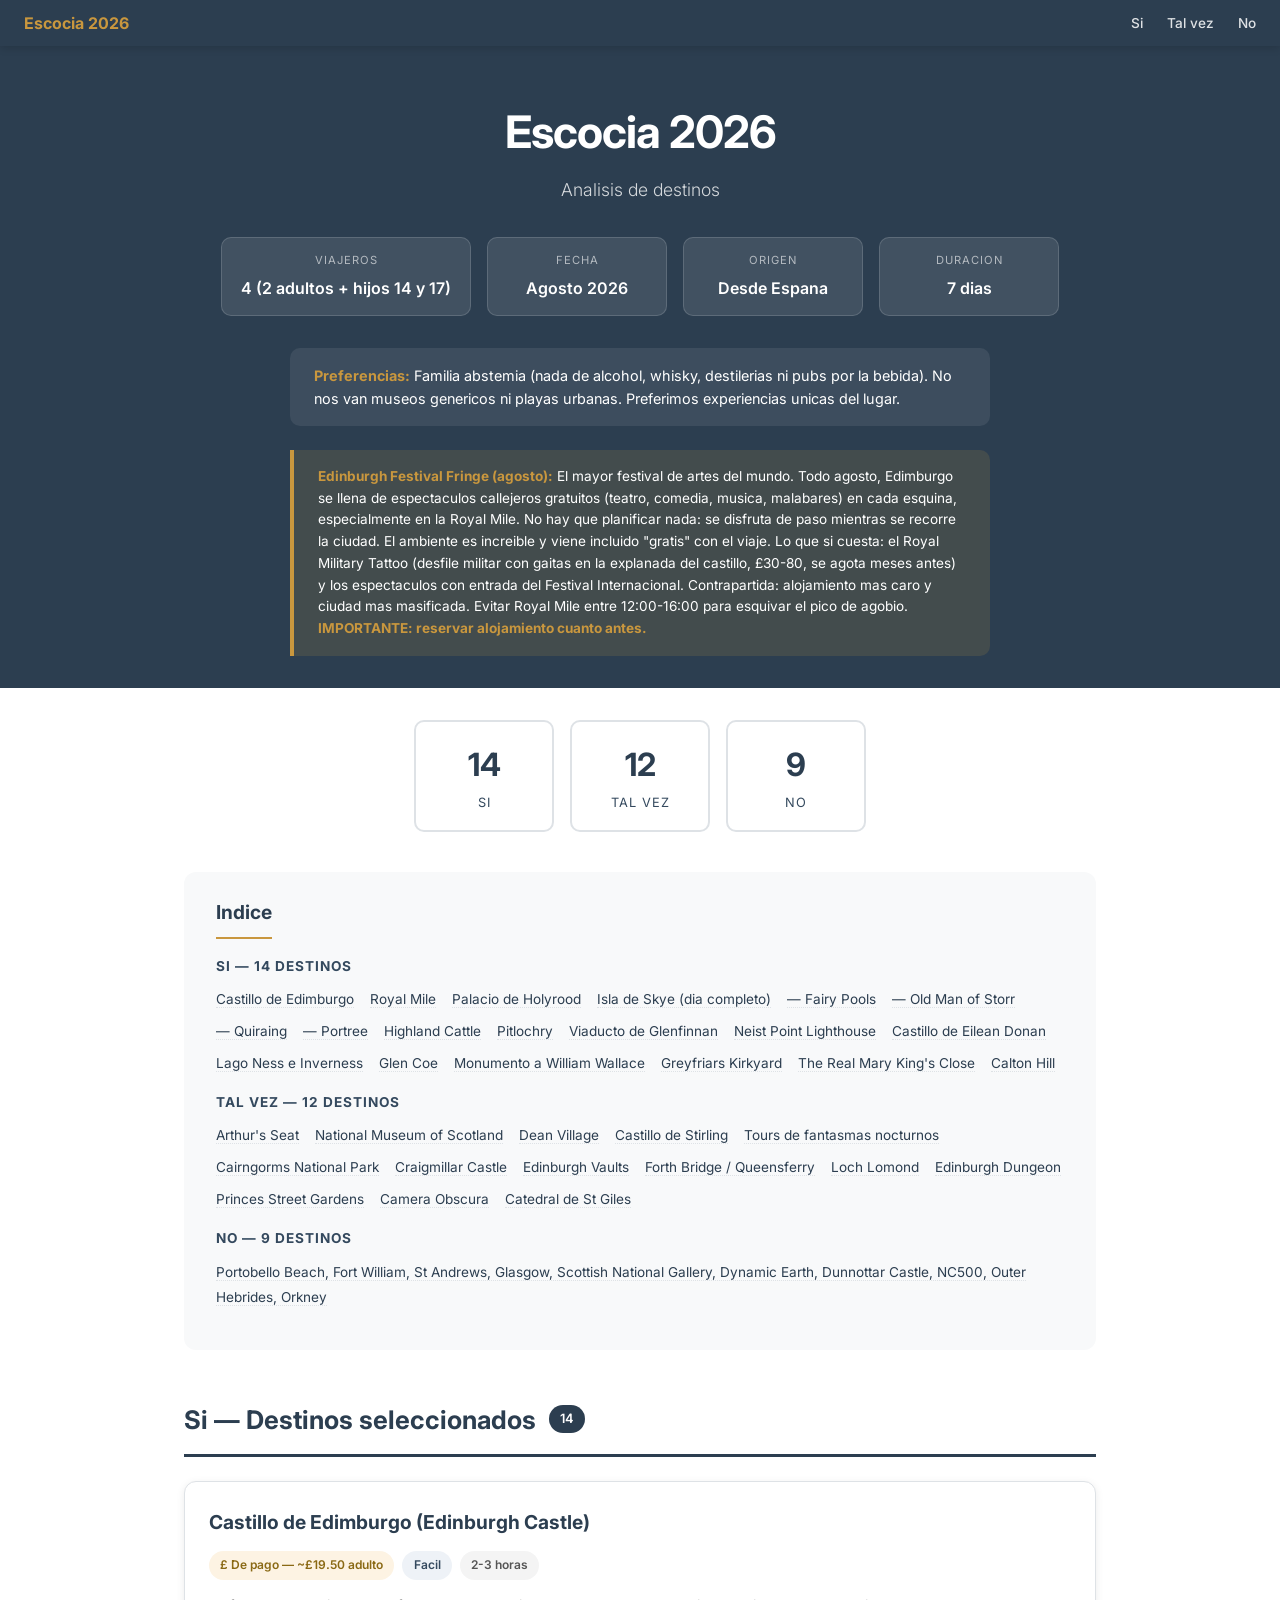
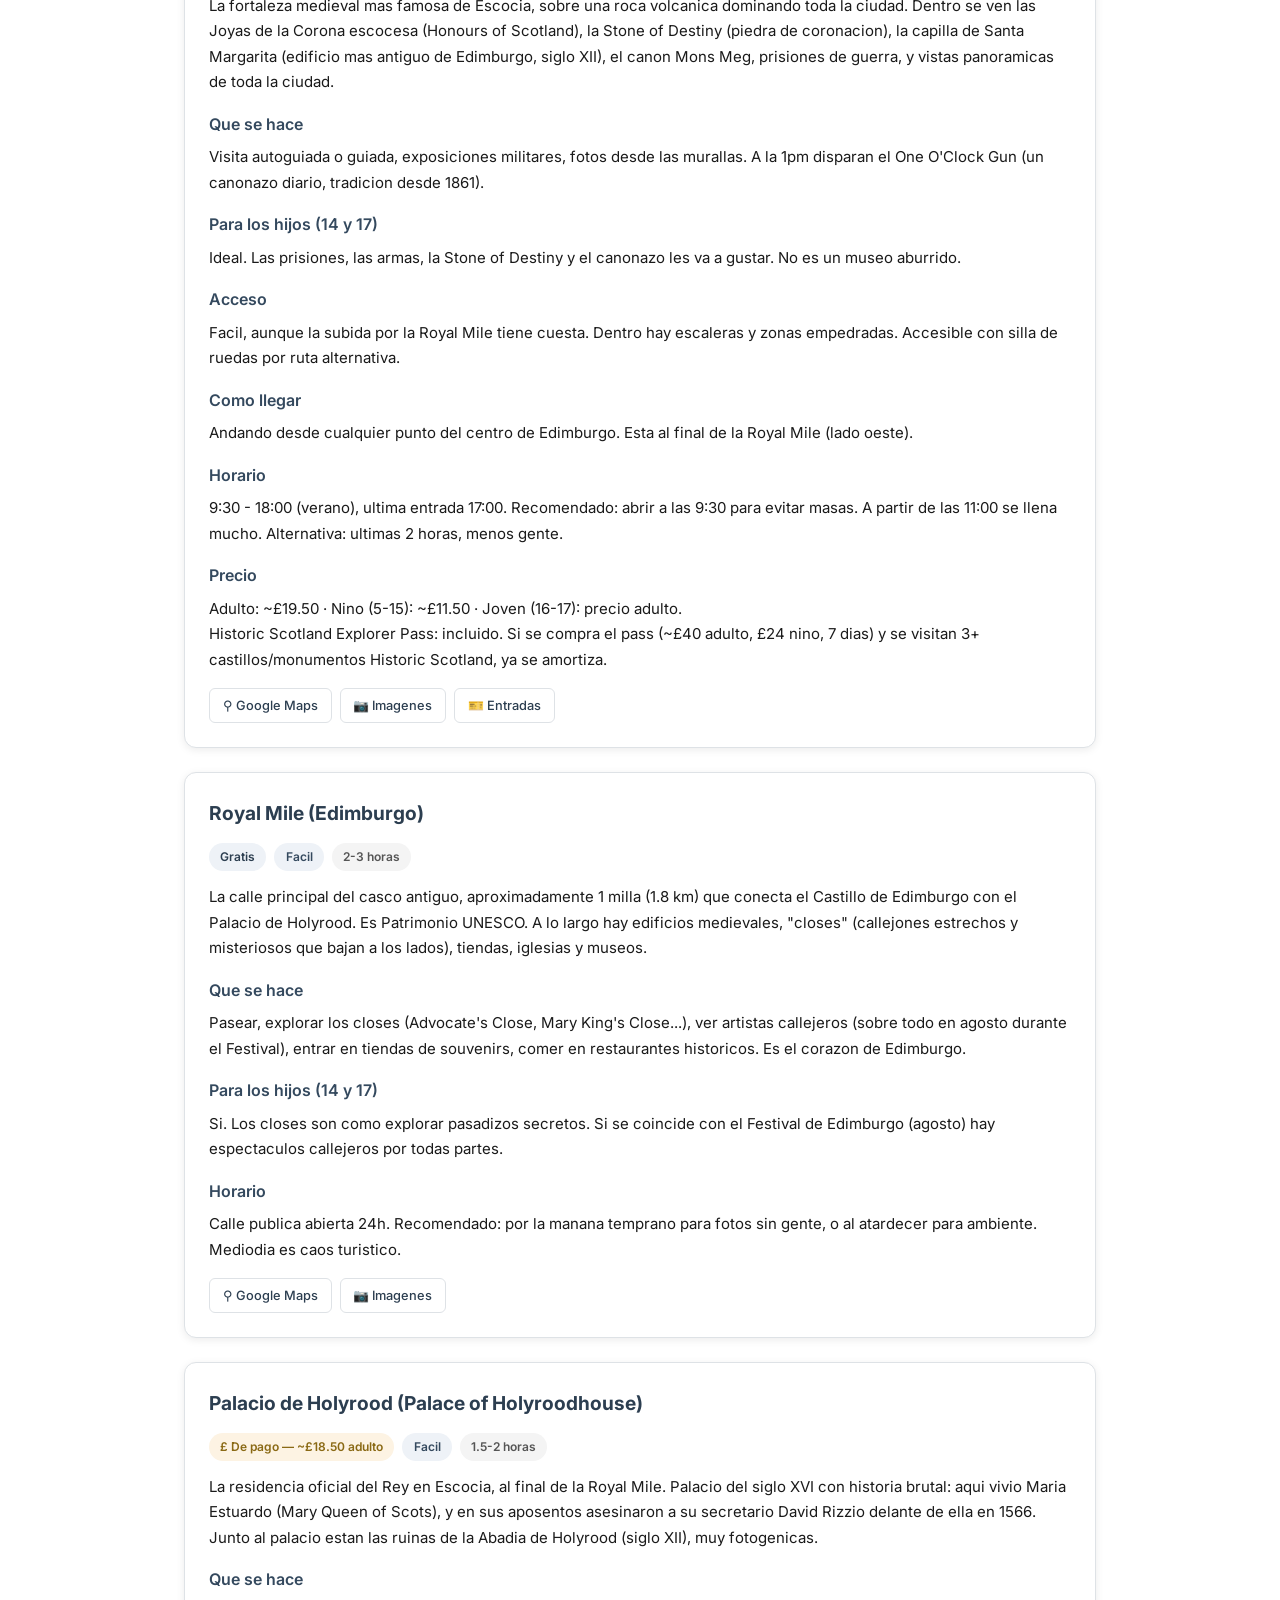
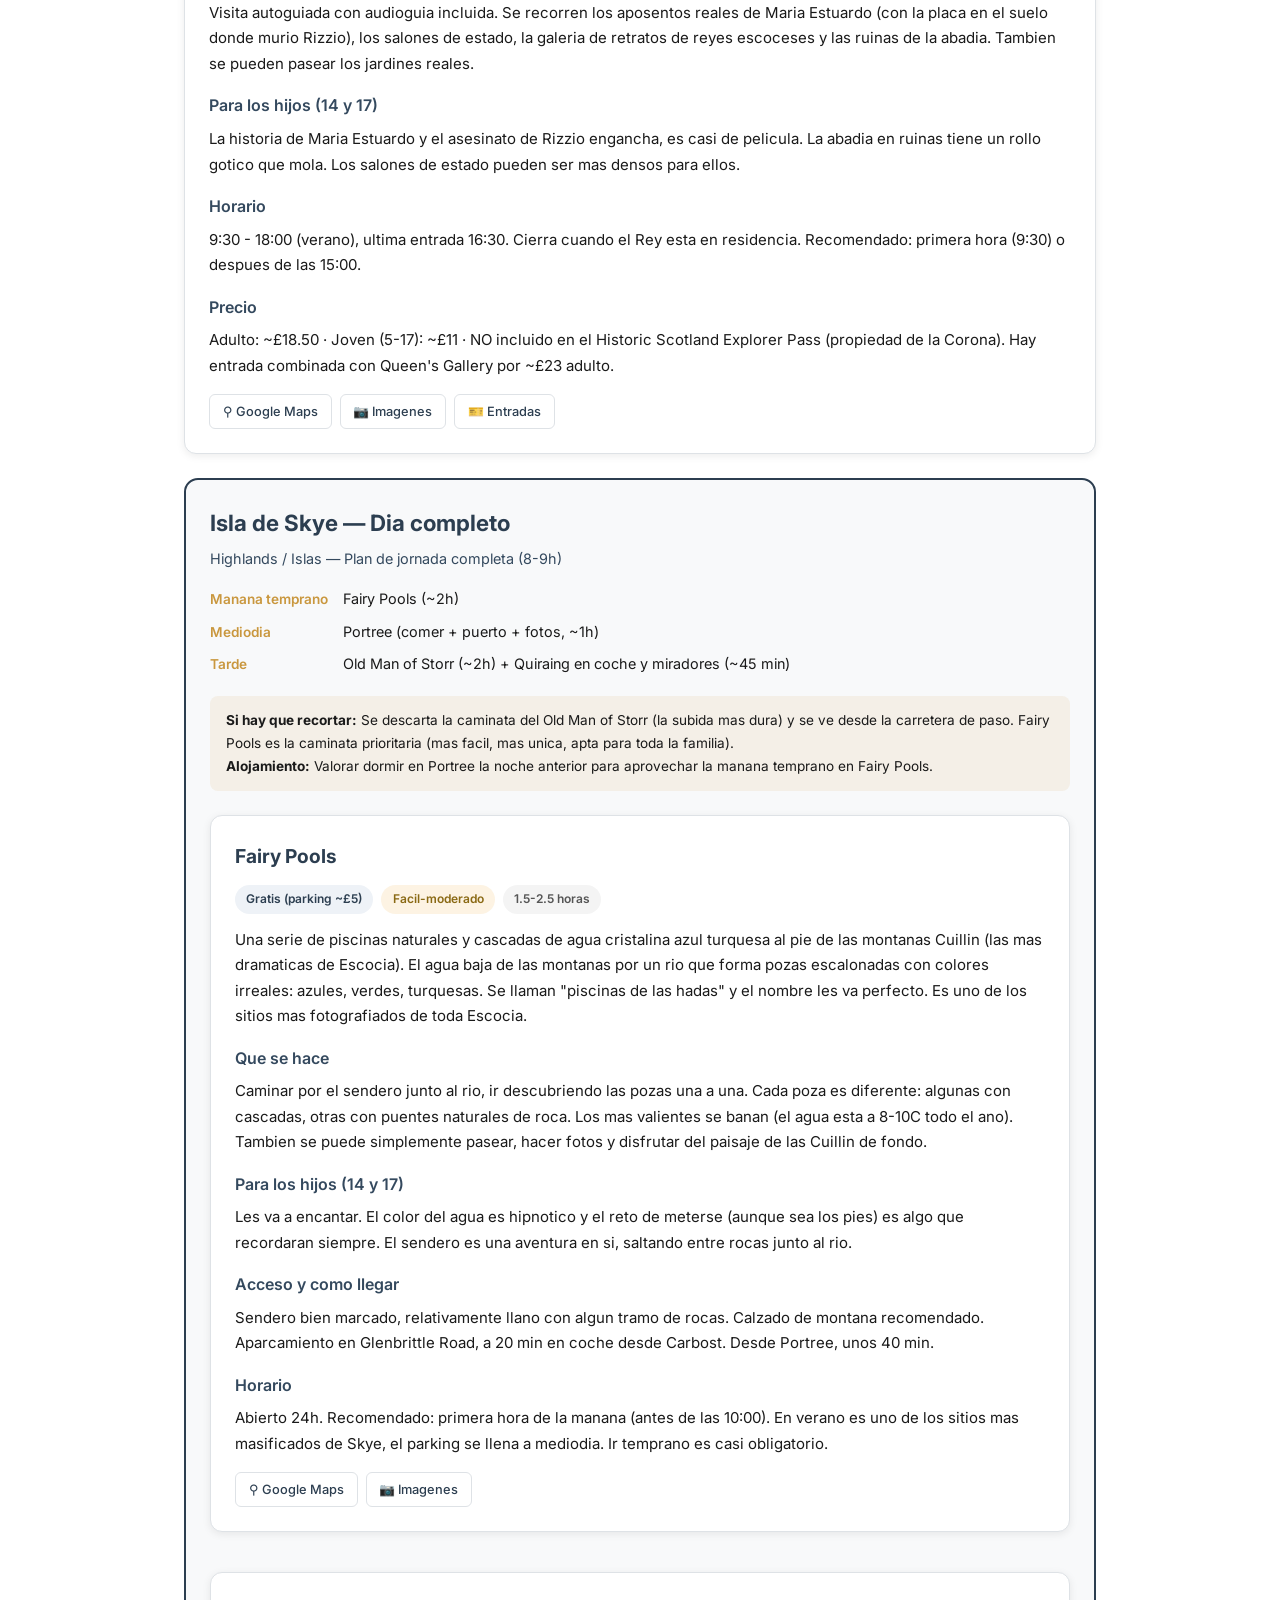
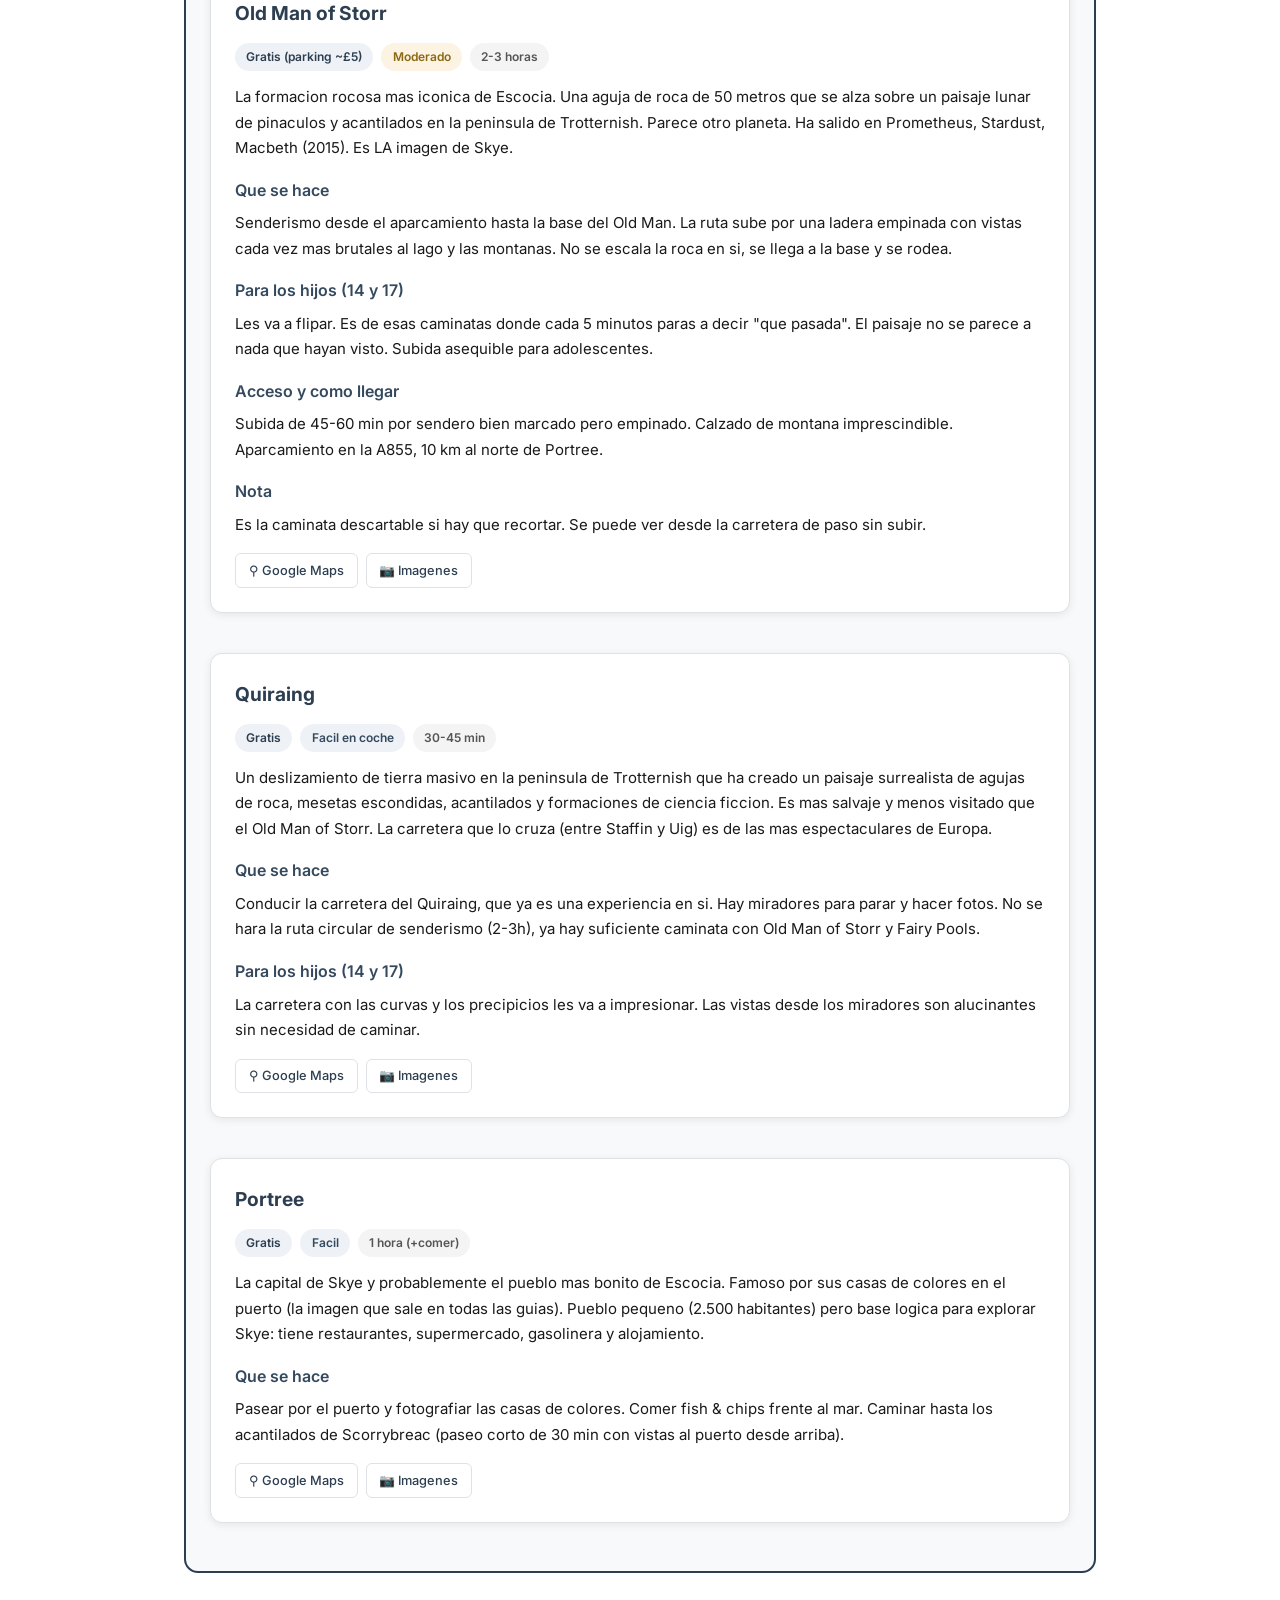
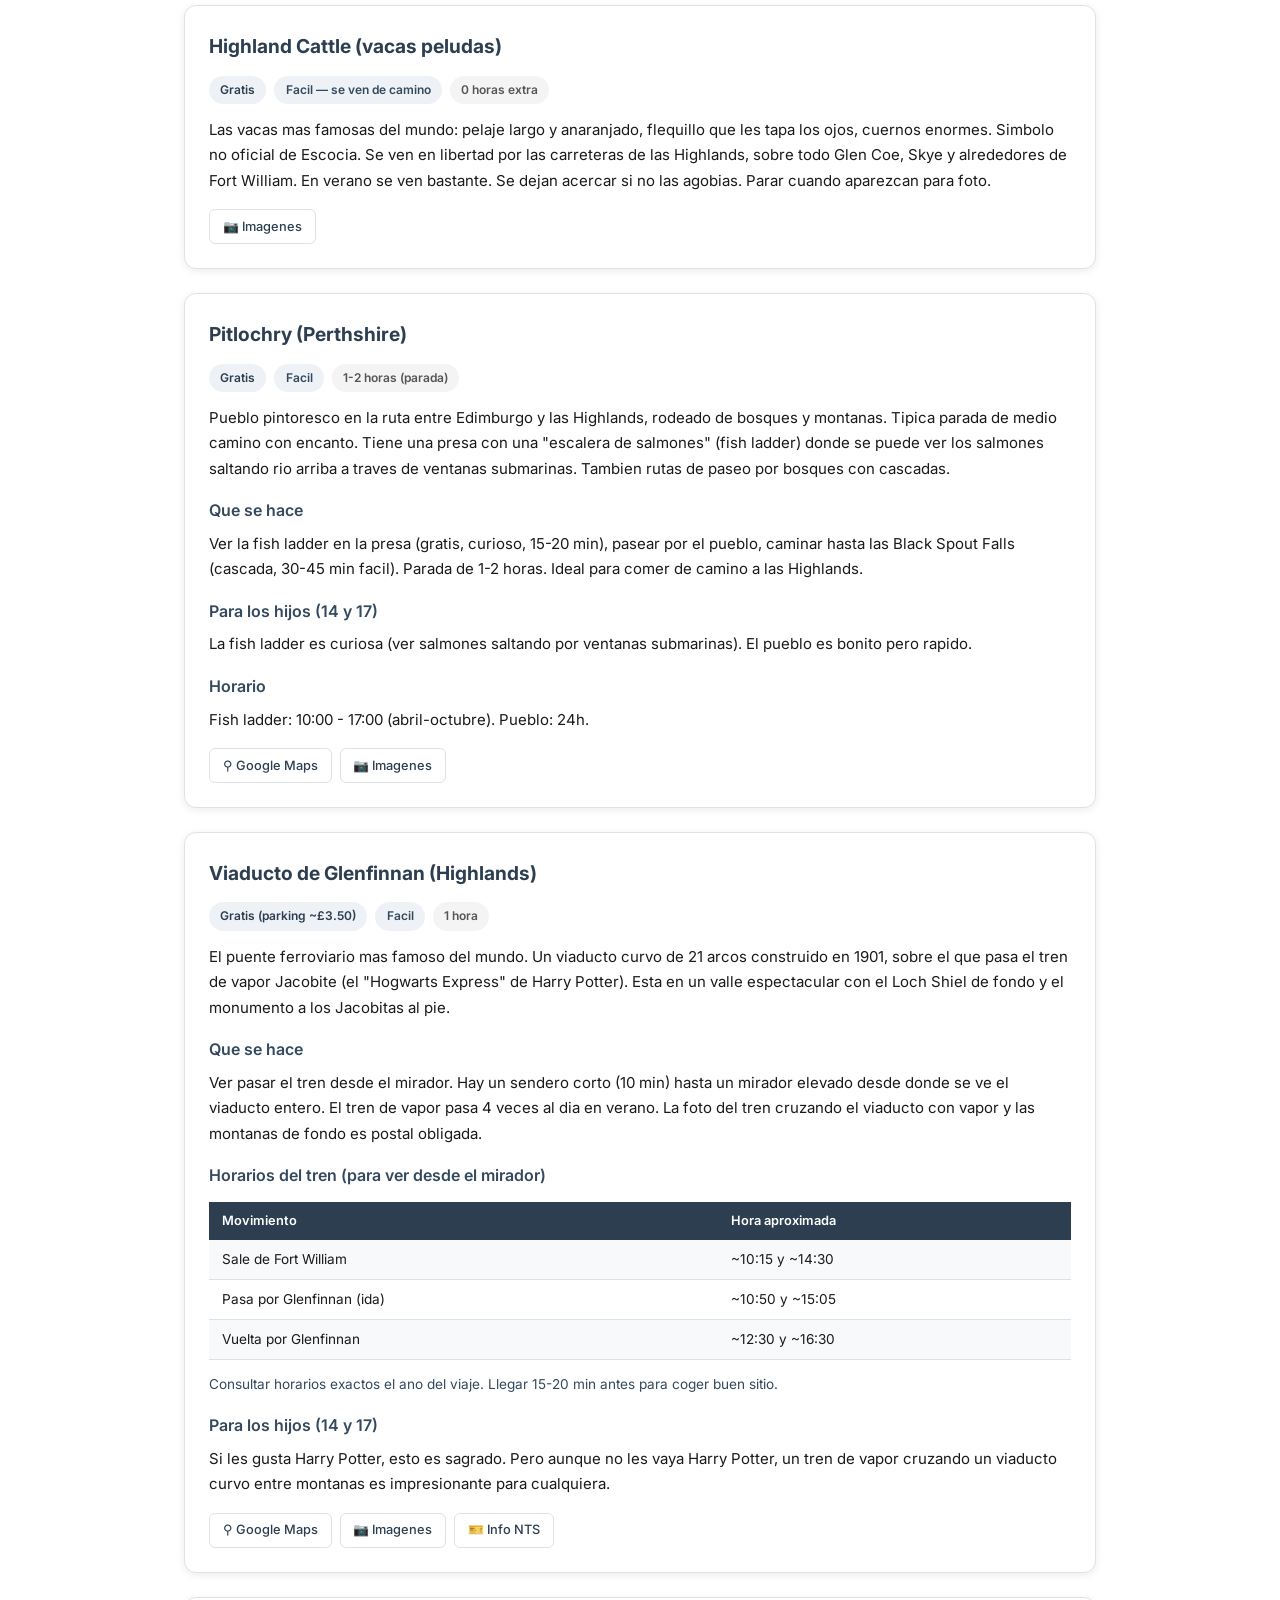
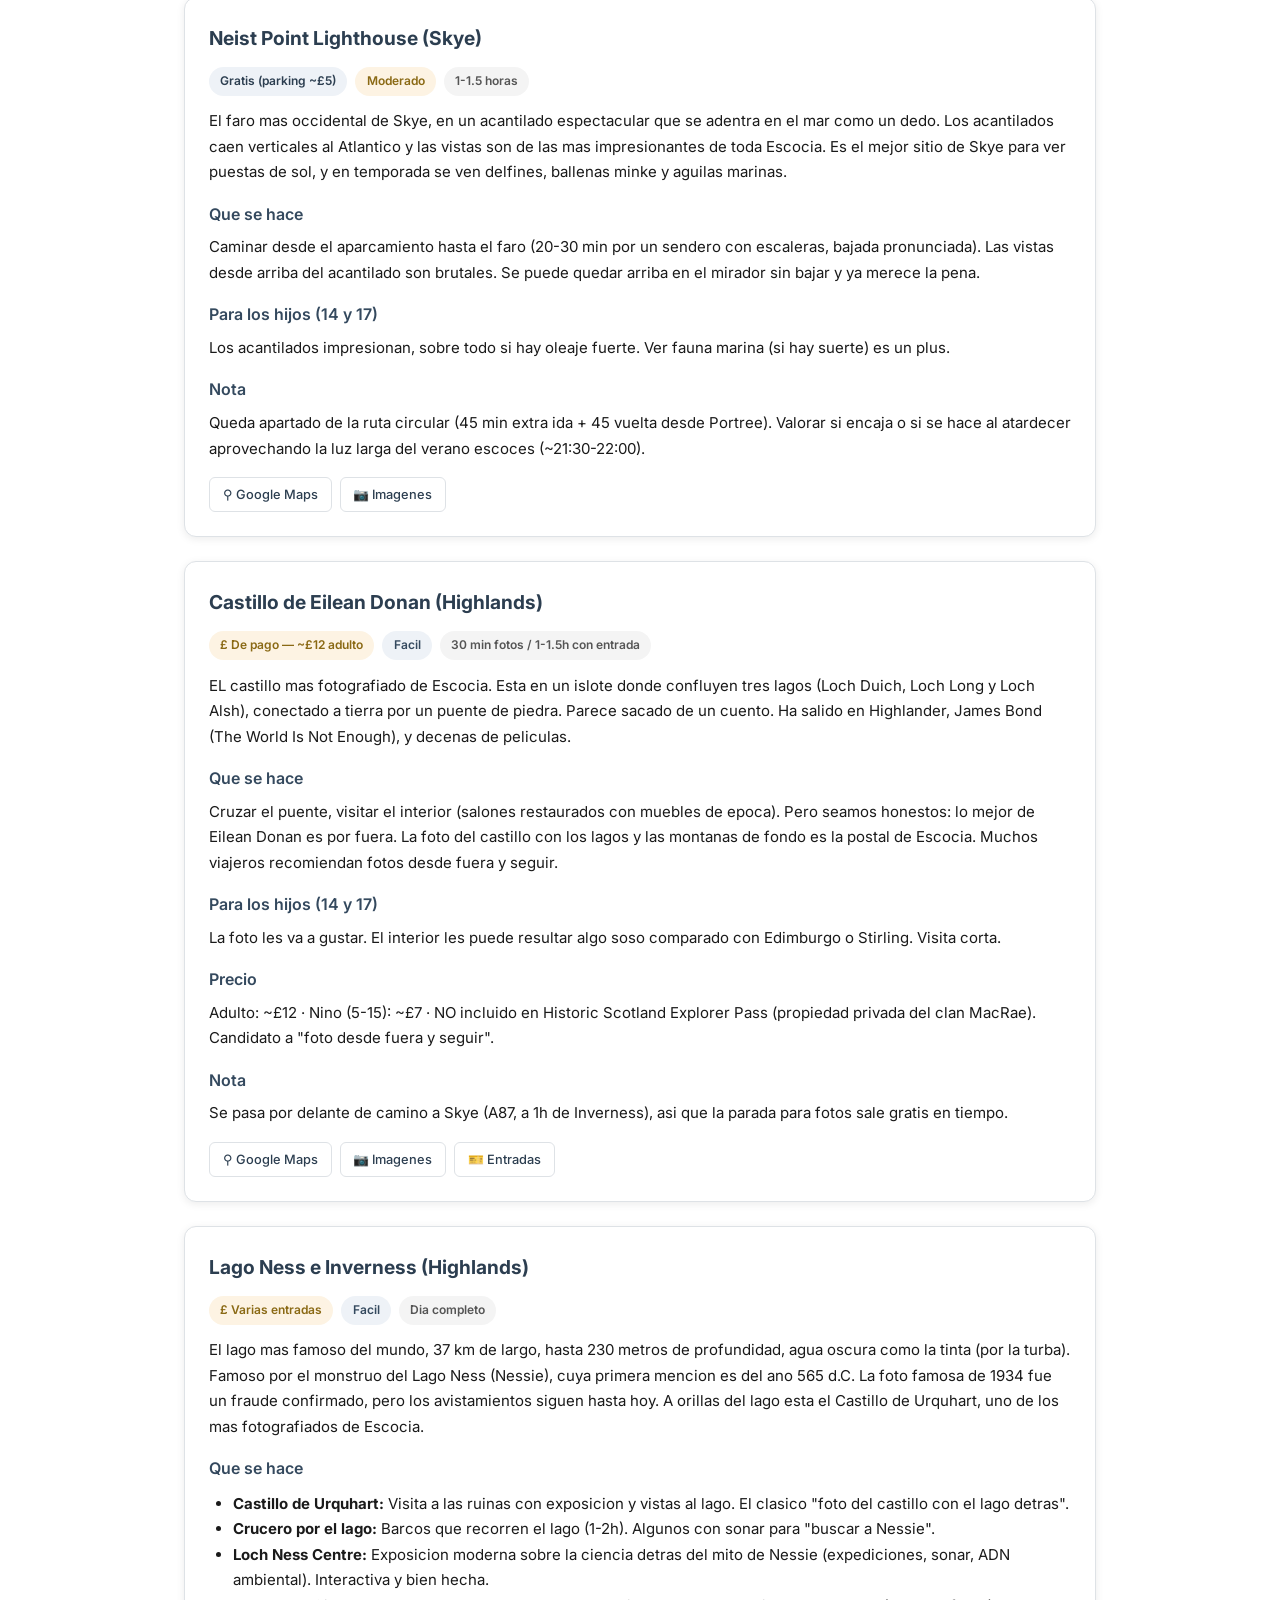
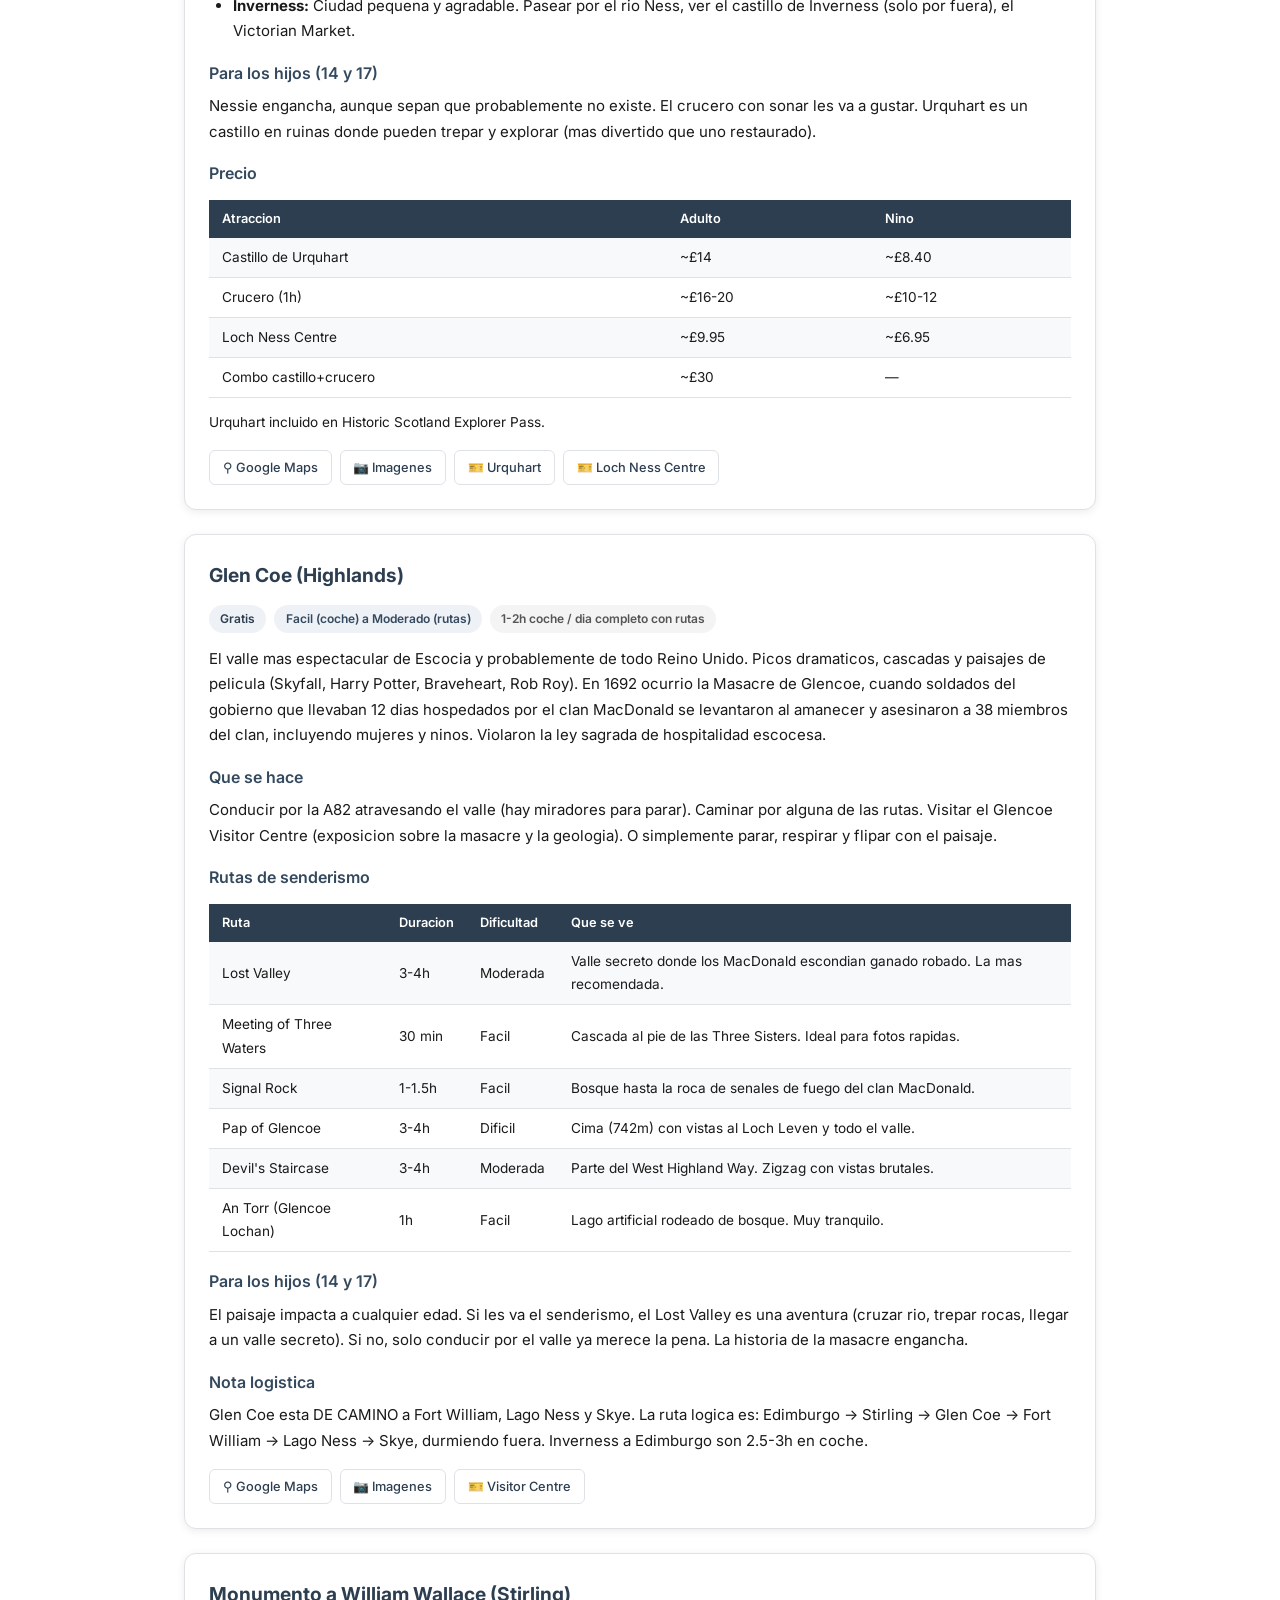
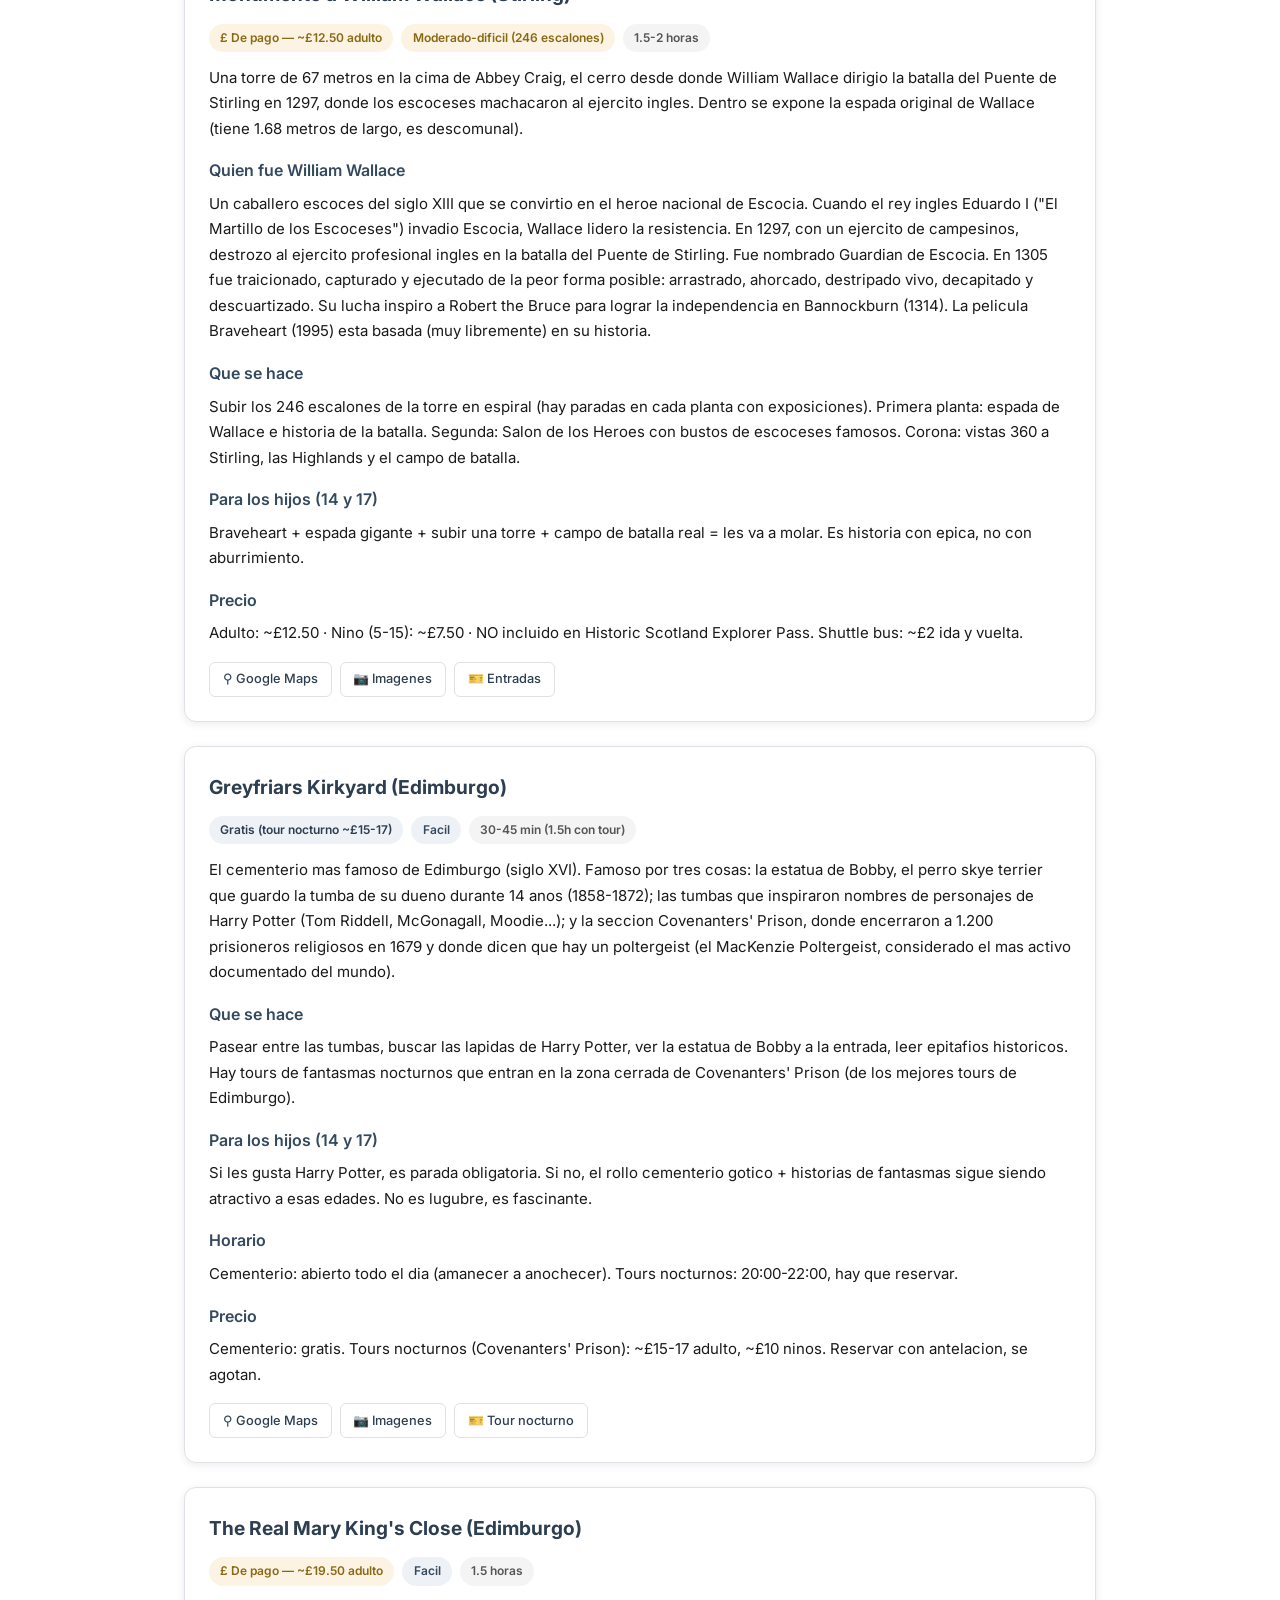
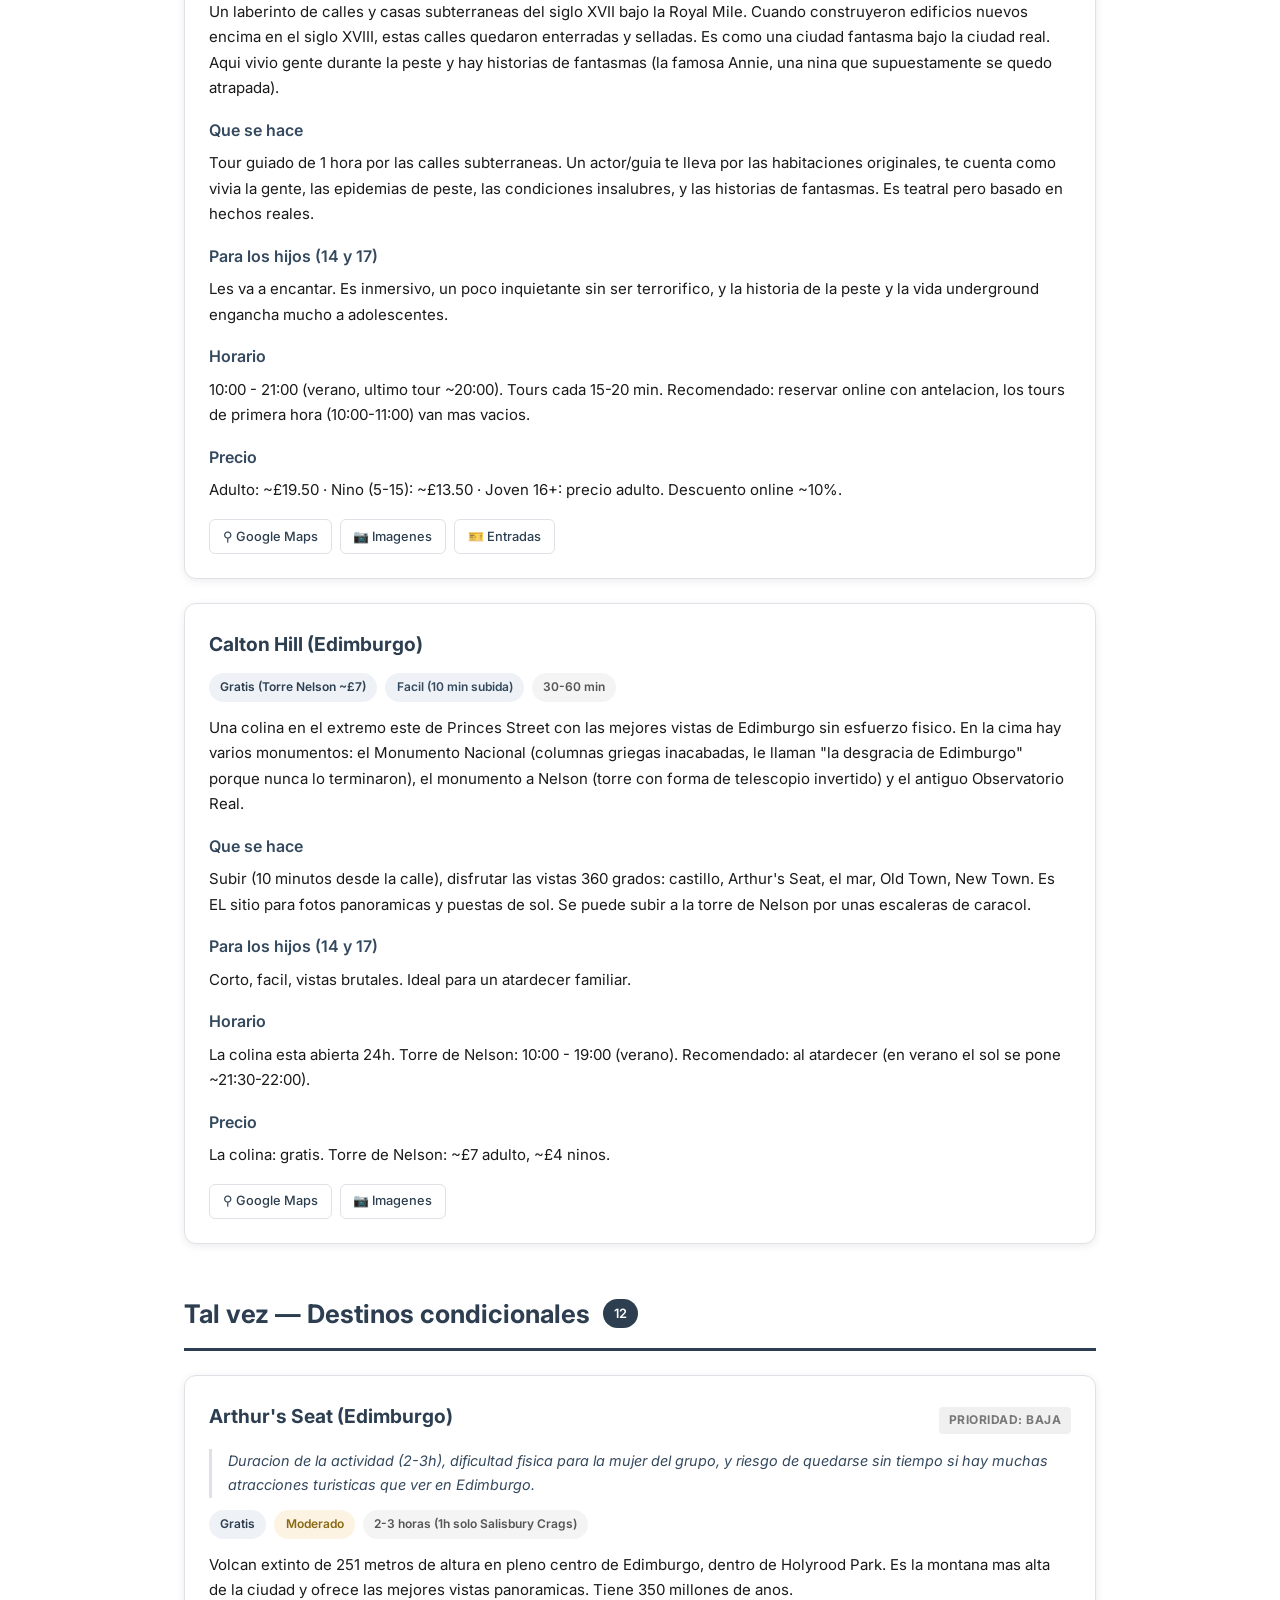
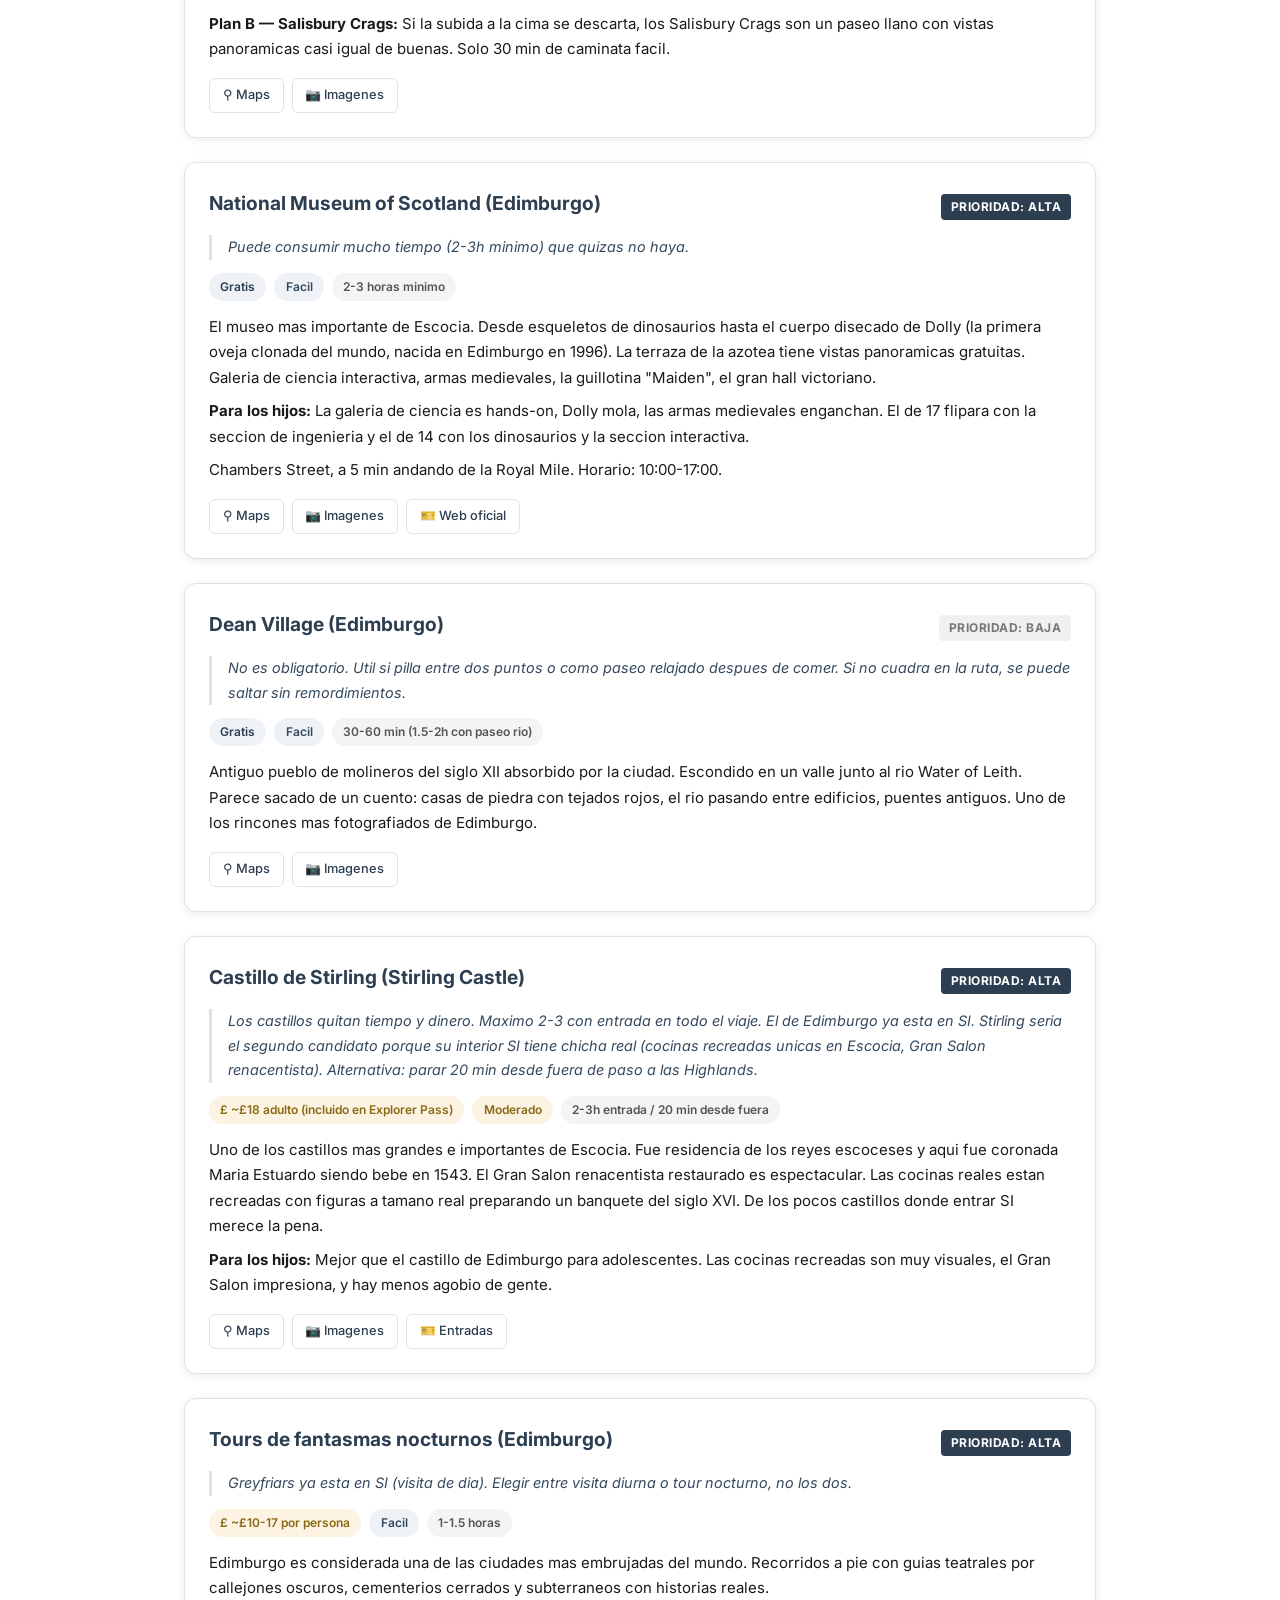
==== index.html @ ef529f28 "Add Scotland 2026 trip analysis as responsive web page Separate HTML/CSS/JS files with full destinat" ====
<!DOCTYPE html>
<html lang="es">
<head>
<meta charset="UTF-8">
<meta name="viewport" content="width=device-width, initial-scale=1.0">
<title>Escocia 2026 - Analisis de destinos</title>
<link href="https://fonts.googleapis.com/css2?family=Inter:wght@300;400;500;600;700&display=swap" rel="stylesheet">
<link rel="stylesheet" href="styles.css">
</head>
<body>

<!-- NAV -->
<nav class="sticky-nav">
  <a href="#top" class="nav-brand">Escocia 2026</a>
  <a href="#si">Si</a>
  <a href="#talvez">Tal vez</a>
  <a href="#no">No</a>
</nav>

<!-- HERO -->
<header class="hero" id="top">
  <h1>Escocia 2026</h1>
  <p class="subtitle">Analisis de destinos</p>

  <div class="info-cards">
    <div class="info-card">
      <div class="ic-label">Viajeros</div>
      <div class="ic-value">4 (2 adultos + hijos 14 y 17)</div>
    </div>
    <div class="info-card">
      <div class="ic-label">Fecha</div>
      <div class="ic-value">Agosto 2026</div>
    </div>
    <div class="info-card">
      <div class="ic-label">Origen</div>
      <div class="ic-value">Desde Espana</div>
    </div>
    <div class="info-card">
      <div class="ic-label">Duracion</div>
      <div class="ic-value">7 dias</div>
    </div>
  </div>

  <div class="preferences">
    <strong>Preferencias:</strong> Familia abstemia (nada de alcohol, whisky, destilerias ni pubs por la bebida). No nos van museos genericos ni playas urbanas. Preferimos experiencias unicas del lugar.
  </div>

  <div class="festival-note">
    <strong>Edinburgh Festival Fringe (agosto):</strong> El mayor festival de artes del mundo. Todo agosto, Edimburgo se llena de espectaculos callejeros gratuitos (teatro, comedia, musica, malabares) en cada esquina, especialmente en la Royal Mile. No hay que planificar nada: se disfruta de paso mientras se recorre la ciudad. El ambiente es increible y viene incluido "gratis" con el viaje. Lo que si cuesta: el Royal Military Tattoo (desfile militar con gaitas en la explanada del castillo, &pound;30-80, se agota meses antes) y los espectaculos con entrada del Festival Internacional. Contrapartida: alojamiento mas caro y ciudad mas masificada. Evitar Royal Mile entre 12:00-16:00 para esquivar el pico de agobio. <strong>IMPORTANTE: reservar alojamiento cuanto antes.</strong>
  </div>
</header>

<!-- MAIN CONTENT -->
<div class="container">

  <!-- SUMMARY -->
  <div class="summary-table">
    <div class="summary-box">
      <div class="sb-num">14</div>
      <div class="sb-label">Si</div>
    </div>
    <div class="summary-box">
      <div class="sb-num">12</div>
      <div class="sb-label">Tal vez</div>
    </div>
    <div class="summary-box">
      <div class="sb-num">9</div>
      <div class="sb-label">No</div>
    </div>
  </div>

  <!-- TOC -->
  <div class="toc">
    <h2>Indice</h2>

    <div class="toc-section">
      <h3>Si &mdash; 14 destinos</h3>
      <ul class="toc-list">
        <li><a href="#si-castillo-edimburgo">Castillo de Edimburgo</a></li>
        <li><a href="#si-royal-mile">Royal Mile</a></li>
        <li><a href="#si-holyrood">Palacio de Holyrood</a></li>
        <li><a href="#si-skye">Isla de Skye (dia completo)</a></li>
        <li><a href="#si-fairy-pools">&mdash; Fairy Pools</a></li>
        <li><a href="#si-old-man-storr">&mdash; Old Man of Storr</a></li>
        <li><a href="#si-quiraing">&mdash; Quiraing</a></li>
        <li><a href="#si-portree">&mdash; Portree</a></li>
        <li><a href="#si-highland-cattle">Highland Cattle</a></li>
        <li><a href="#si-pitlochry">Pitlochry</a></li>
        <li><a href="#si-glenfinnan">Viaducto de Glenfinnan</a></li>
        <li><a href="#si-neist-point">Neist Point Lighthouse</a></li>
        <li><a href="#si-eilean-donan">Castillo de Eilean Donan</a></li>
        <li><a href="#si-lago-ness">Lago Ness e Inverness</a></li>
        <li><a href="#si-glen-coe">Glen Coe</a></li>
        <li><a href="#si-wallace">Monumento a William Wallace</a></li>
        <li><a href="#si-greyfriars">Greyfriars Kirkyard</a></li>
        <li><a href="#si-mary-kings-close">The Real Mary King's Close</a></li>
        <li><a href="#si-calton-hill">Calton Hill</a></li>
      </ul>
    </div>

    <div class="toc-section">
      <h3>Tal vez &mdash; 12 destinos</h3>
      <ul class="toc-list">
        <li><a href="#tv-arthurs-seat">Arthur's Seat</a></li>
        <li><a href="#tv-national-museum">National Museum of Scotland</a></li>
        <li><a href="#tv-dean-village">Dean Village</a></li>
        <li><a href="#tv-stirling">Castillo de Stirling</a></li>
        <li><a href="#tv-tours-fantasmas">Tours de fantasmas nocturnos</a></li>
        <li><a href="#tv-cairngorms">Cairngorms National Park</a></li>
        <li><a href="#tv-craigmillar">Craigmillar Castle</a></li>
        <li><a href="#tv-edinburgh-vaults">Edinburgh Vaults</a></li>
        <li><a href="#tv-forth-bridge">Forth Bridge / Queensferry</a></li>
        <li><a href="#tv-loch-lomond">Loch Lomond</a></li>
        <li><a href="#tv-edinburgh-dungeon">Edinburgh Dungeon</a></li>
        <li><a href="#tv-princes-street">Princes Street Gardens</a></li>
        <li><a href="#tv-camera-obscura">Camera Obscura</a></li>
        <li><a href="#tv-st-giles">Catedral de St Giles</a></li>
      </ul>
    </div>

    <div class="toc-section">
      <h3>No &mdash; 9 destinos</h3>
      <ul class="toc-list">
        <li><a href="#no-section">Portobello Beach, Fort William, St Andrews, Glasgow, Scottish National Gallery, Dynamic Earth, Dunnottar Castle, NC500, Outer Hebrides, Orkney</a></li>
      </ul>
    </div>
  </div>

  <!-- ===================== SI SECTION ===================== -->
  <section id="si">
    <div class="section-header">
      <h2>Si &mdash; Destinos seleccionados</h2>
      <span class="section-count">14</span>
    </div>

    <!-- Castillo de Edimburgo -->
    <div class="dest-card" id="si-castillo-edimburgo">
      <h3>Castillo de Edimburgo (Edinburgh Castle)</h3>
      <div class="badges">
        <span class="badge badge-paid">&#163; De pago &mdash; ~&pound;19.50 adulto</span>
        <span class="badge badge-easy">Facil</span>
        <span class="badge badge-time">2-3 horas</span>
      </div>
      <p>La fortaleza medieval mas famosa de Escocia, sobre una roca volcanica dominando toda la ciudad. Dentro se ven las Joyas de la Corona escocesa (Honours of Scotland), la Stone of Destiny (piedra de coronacion), la capilla de Santa Margarita (edificio mas antiguo de Edimburgo, siglo XII), el canon Mons Meg, prisiones de guerra, y vistas panoramicas de toda la ciudad.</p>

      <h4>Que se hace</h4>
      <p>Visita autoguiada o guiada, exposiciones militares, fotos desde las murallas. A la 1pm disparan el One O'Clock Gun (un canonazo diario, tradicion desde 1861).</p>

      <h4>Para los hijos (14 y 17)</h4>
      <p>Ideal. Las prisiones, las armas, la Stone of Destiny y el canonazo les va a gustar. No es un museo aburrido.</p>

      <h4>Acceso</h4>
      <p>Facil, aunque la subida por la Royal Mile tiene cuesta. Dentro hay escaleras y zonas empedradas. Accesible con silla de ruedas por ruta alternativa.</p>

      <h4>Como llegar</h4>
      <p>Andando desde cualquier punto del centro de Edimburgo. Esta al final de la Royal Mile (lado oeste).</p>

      <h4>Horario</h4>
      <p>9:30 - 18:00 (verano), ultima entrada 17:00. Recomendado: abrir a las 9:30 para evitar masas. A partir de las 11:00 se llena mucho. Alternativa: ultimas 2 horas, menos gente.</p>

      <h4>Precio</h4>
      <p>Adulto: ~&pound;19.50 &middot; Nino (5-15): ~&pound;11.50 &middot; Joven (16-17): precio adulto.<br>
      Historic Scotland Explorer Pass: incluido. Si se compra el pass (~&pound;40 adulto, &pound;24 nino, 7 dias) y se visitan 3+ castillos/monumentos Historic Scotland, ya se amortiza.</p>

      <div class="links-row">
        <a class="link-btn" href="https://www.google.com/maps/search/Edinburgh+Castle+Scotland" target="_blank">&#9906; Google Maps</a>
        <a class="link-btn" href="https://www.google.com/search?tbm=isch&q=Edinburgh+Castle+Scotland" target="_blank">&#128247; Imagenes</a>
        <a class="link-btn" href="https://www.historicenvironment.scot/visit-a-place/places/edinburgh-castle/" target="_blank">&#127915; Entradas</a>
      </div>
    </div>

    <!-- Royal Mile -->
    <div class="dest-card" id="si-royal-mile">
      <h3>Royal Mile (Edimburgo)</h3>
      <div class="badges">
        <span class="badge badge-free">Gratis</span>
        <span class="badge badge-easy">Facil</span>
        <span class="badge badge-time">2-3 horas</span>
      </div>
      <p>La calle principal del casco antiguo, aproximadamente 1 milla (1.8 km) que conecta el Castillo de Edimburgo con el Palacio de Holyrood. Es Patrimonio UNESCO. A lo largo hay edificios medievales, "closes" (callejones estrechos y misteriosos que bajan a los lados), tiendas, iglesias y museos.</p>

      <h4>Que se hace</h4>
      <p>Pasear, explorar los closes (Advocate's Close, Mary King's Close...), ver artistas callejeros (sobre todo en agosto durante el Festival), entrar en tiendas de souvenirs, comer en restaurantes historicos. Es el corazon de Edimburgo.</p>

      <h4>Para los hijos (14 y 17)</h4>
      <p>Si. Los closes son como explorar pasadizos secretos. Si se coincide con el Festival de Edimburgo (agosto) hay espectaculos callejeros por todas partes.</p>

      <h4>Horario</h4>
      <p>Calle publica abierta 24h. Recomendado: por la manana temprano para fotos sin gente, o al atardecer para ambiente. Mediodia es caos turistico.</p>

      <div class="links-row">
        <a class="link-btn" href="https://www.google.com/maps/search/Royal+Mile+Edinburgh+Scotland" target="_blank">&#9906; Google Maps</a>
        <a class="link-btn" href="https://www.google.com/search?tbm=isch&q=Royal+Mile+Edinburgh+Scotland" target="_blank">&#128247; Imagenes</a>
      </div>
    </div>

    <!-- Palacio de Holyrood -->
    <div class="dest-card" id="si-holyrood">
      <h3>Palacio de Holyrood (Palace of Holyroodhouse)</h3>
      <div class="badges">
        <span class="badge badge-paid">&#163; De pago &mdash; ~&pound;18.50 adulto</span>
        <span class="badge badge-easy">Facil</span>
        <span class="badge badge-time">1.5-2 horas</span>
      </div>
      <p>La residencia oficial del Rey en Escocia, al final de la Royal Mile. Palacio del siglo XVI con historia brutal: aqui vivio Maria Estuardo (Mary Queen of Scots), y en sus aposentos asesinaron a su secretario David Rizzio delante de ella en 1566. Junto al palacio estan las ruinas de la Abadia de Holyrood (siglo XII), muy fotogenicas.</p>

      <h4>Que se hace</h4>
      <p>Visita autoguiada con audioguia incluida. Se recorren los aposentos reales de Maria Estuardo (con la placa en el suelo donde murio Rizzio), los salones de estado, la galeria de retratos de reyes escoceses y las ruinas de la abadia. Tambien se pueden pasear los jardines reales.</p>

      <h4>Para los hijos (14 y 17)</h4>
      <p>La historia de Maria Estuardo y el asesinato de Rizzio engancha, es casi de pelicula. La abadia en ruinas tiene un rollo gotico que mola. Los salones de estado pueden ser mas densos para ellos.</p>

      <h4>Horario</h4>
      <p>9:30 - 18:00 (verano), ultima entrada 16:30. Cierra cuando el Rey esta en residencia. Recomendado: primera hora (9:30) o despues de las 15:00.</p>

      <h4>Precio</h4>
      <p>Adulto: ~&pound;18.50 &middot; Joven (5-17): ~&pound;11 &middot; NO incluido en el Historic Scotland Explorer Pass (propiedad de la Corona). Hay entrada combinada con Queen's Gallery por ~&pound;23 adulto.</p>

      <div class="links-row">
        <a class="link-btn" href="https://www.google.com/maps/search/Palace+of+Holyroodhouse+Edinburgh+Scotland" target="_blank">&#9906; Google Maps</a>
        <a class="link-btn" href="https://www.google.com/search?tbm=isch&q=Palace+of+Holyroodhouse+Edinburgh+Scotland" target="_blank">&#128247; Imagenes</a>
        <a class="link-btn" href="https://www.rct.uk/visit/palace-of-holyroodhouse" target="_blank">&#127915; Entradas</a>
      </div>
    </div>

    <!-- ISLA DE SKYE DAY PLAN -->
    <div class="day-plan" id="si-skye">
      <h3>Isla de Skye &mdash; Dia completo</h3>
      <p class="day-subtitle">Highlands / Islas &mdash; Plan de jornada completa (8-9h)</p>

      <div class="day-plan-schedule">
        <div class="dp-item"><span class="dp-time">Manana temprano</span><span class="dp-desc">Fairy Pools (~2h)</span></div>
        <div class="dp-item"><span class="dp-time">Mediodia</span><span class="dp-desc">Portree (comer + puerto + fotos, ~1h)</span></div>
        <div class="dp-item"><span class="dp-time">Tarde</span><span class="dp-desc">Old Man of Storr (~2h) + Quiraing en coche y miradores (~45 min)</span></div>
      </div>

      <div class="note">
        <strong>Si hay que recortar:</strong> Se descarta la caminata del Old Man of Storr (la subida mas dura) y se ve desde la carretera de paso. Fairy Pools es la caminata prioritaria (mas facil, mas unica, apta para toda la familia).<br>
        <strong>Alojamiento:</strong> Valorar dormir en Portree la noche anterior para aprovechar la manana temprano en Fairy Pools.
      </div>

      <div class="sub-cards">
        <!-- Fairy Pools -->
        <div class="dest-card" id="si-fairy-pools">
          <h3>Fairy Pools</h3>
          <div class="badges">
            <span class="badge badge-free">Gratis (parking ~&pound;5)</span>
            <span class="badge badge-moderate">Facil-moderado</span>
            <span class="badge badge-time">1.5-2.5 horas</span>
          </div>
          <p>Una serie de piscinas naturales y cascadas de agua cristalina azul turquesa al pie de las montanas Cuillin (las mas dramaticas de Escocia). El agua baja de las montanas por un rio que forma pozas escalonadas con colores irreales: azules, verdes, turquesas. Se llaman "piscinas de las hadas" y el nombre les va perfecto. Es uno de los sitios mas fotografiados de toda Escocia.</p>

          <h4>Que se hace</h4>
          <p>Caminar por el sendero junto al rio, ir descubriendo las pozas una a una. Cada poza es diferente: algunas con cascadas, otras con puentes naturales de roca. Los mas valientes se banan (el agua esta a 8-10C todo el ano). Tambien se puede simplemente pasear, hacer fotos y disfrutar del paisaje de las Cuillin de fondo.</p>

          <h4>Para los hijos (14 y 17)</h4>
          <p>Les va a encantar. El color del agua es hipnotico y el reto de meterse (aunque sea los pies) es algo que recordaran siempre. El sendero es una aventura en si, saltando entre rocas junto al rio.</p>

          <h4>Acceso y como llegar</h4>
          <p>Sendero bien marcado, relativamente llano con algun tramo de rocas. Calzado de montana recomendado. Aparcamiento en Glenbrittle Road, a 20 min en coche desde Carbost. Desde Portree, unos 40 min.</p>

          <h4>Horario</h4>
          <p>Abierto 24h. Recomendado: primera hora de la manana (antes de las 10:00). En verano es uno de los sitios mas masificados de Skye, el parking se llena a mediodia. Ir temprano es casi obligatorio.</p>

          <div class="links-row">
            <a class="link-btn" href="https://www.google.com/maps/search/Fairy+Pools+Skye+Scotland" target="_blank">&#9906; Google Maps</a>
            <a class="link-btn" href="https://www.google.com/search?tbm=isch&q=Fairy+Pools+Skye+Scotland" target="_blank">&#128247; Imagenes</a>
          </div>
        </div>

        <!-- Old Man of Storr -->
        <div class="dest-card" id="si-old-man-storr">
          <h3>Old Man of Storr</h3>
          <div class="badges">
            <span class="badge badge-free">Gratis (parking ~&pound;5)</span>
            <span class="badge badge-moderate">Moderado</span>
            <span class="badge badge-time">2-3 horas</span>
          </div>
          <p>La formacion rocosa mas iconica de Escocia. Una aguja de roca de 50 metros que se alza sobre un paisaje lunar de pinaculos y acantilados en la peninsula de Trotternish. Parece otro planeta. Ha salido en Prometheus, Stardust, Macbeth (2015). Es LA imagen de Skye.</p>

          <h4>Que se hace</h4>
          <p>Senderismo desde el aparcamiento hasta la base del Old Man. La ruta sube por una ladera empinada con vistas cada vez mas brutales al lago y las montanas. No se escala la roca en si, se llega a la base y se rodea.</p>

          <h4>Para los hijos (14 y 17)</h4>
          <p>Les va a flipar. Es de esas caminatas donde cada 5 minutos paras a decir "que pasada". El paisaje no se parece a nada que hayan visto. Subida asequible para adolescentes.</p>

          <h4>Acceso y como llegar</h4>
          <p>Subida de 45-60 min por sendero bien marcado pero empinado. Calzado de montana imprescindible. Aparcamiento en la A855, 10 km al norte de Portree.</p>

          <h4>Nota</h4>
          <p>Es la caminata descartable si hay que recortar. Se puede ver desde la carretera de paso sin subir.</p>

          <div class="links-row">
            <a class="link-btn" href="https://www.google.com/maps/search/Old+Man+of+Storr+Skye+Scotland" target="_blank">&#9906; Google Maps</a>
            <a class="link-btn" href="https://www.google.com/search?tbm=isch&q=Old+Man+of+Storr+Skye+Scotland" target="_blank">&#128247; Imagenes</a>
          </div>
        </div>

        <!-- Quiraing -->
        <div class="dest-card" id="si-quiraing">
          <h3>Quiraing</h3>
          <div class="badges">
            <span class="badge badge-free">Gratis</span>
            <span class="badge badge-easy">Facil en coche</span>
            <span class="badge badge-time">30-45 min</span>
          </div>
          <p>Un deslizamiento de tierra masivo en la peninsula de Trotternish que ha creado un paisaje surrealista de agujas de roca, mesetas escondidas, acantilados y formaciones de ciencia ficcion. Es mas salvaje y menos visitado que el Old Man of Storr. La carretera que lo cruza (entre Staffin y Uig) es de las mas espectaculares de Europa.</p>

          <h4>Que se hace</h4>
          <p>Conducir la carretera del Quiraing, que ya es una experiencia en si. Hay miradores para parar y hacer fotos. No se hara la ruta circular de senderismo (2-3h), ya hay suficiente caminata con Old Man of Storr y Fairy Pools.</p>

          <h4>Para los hijos (14 y 17)</h4>
          <p>La carretera con las curvas y los precipicios les va a impresionar. Las vistas desde los miradores son alucinantes sin necesidad de caminar.</p>

          <div class="links-row">
            <a class="link-btn" href="https://www.google.com/maps/search/Quiraing+Skye+Scotland" target="_blank">&#9906; Google Maps</a>
            <a class="link-btn" href="https://www.google.com/search?tbm=isch&q=Quiraing+Skye+Scotland" target="_blank">&#128247; Imagenes</a>
          </div>
        </div>

        <!-- Portree -->
        <div class="dest-card" id="si-portree">
          <h3>Portree</h3>
          <div class="badges">
            <span class="badge badge-free">Gratis</span>
            <span class="badge badge-easy">Facil</span>
            <span class="badge badge-time">1 hora (+comer)</span>
          </div>
          <p>La capital de Skye y probablemente el pueblo mas bonito de Escocia. Famoso por sus casas de colores en el puerto (la imagen que sale en todas las guias). Pueblo pequeno (2.500 habitantes) pero base logica para explorar Skye: tiene restaurantes, supermercado, gasolinera y alojamiento.</p>

          <h4>Que se hace</h4>
          <p>Pasear por el puerto y fotografiar las casas de colores. Comer fish &amp; chips frente al mar. Caminar hasta los acantilados de Scorrybreac (paseo corto de 30 min con vistas al puerto desde arriba).</p>

          <div class="links-row">
            <a class="link-btn" href="https://www.google.com/maps/search/Portree+Skye+Scotland" target="_blank">&#9906; Google Maps</a>
            <a class="link-btn" href="https://www.google.com/search?tbm=isch&q=Portree+harbour+Skye+Scotland" target="_blank">&#128247; Imagenes</a>
          </div>
        </div>
      </div>
    </div>

    <!-- Highland Cattle -->
    <div class="dest-card" id="si-highland-cattle">
      <h3>Highland Cattle (vacas peludas)</h3>
      <div class="badges">
        <span class="badge badge-free">Gratis</span>
        <span class="badge badge-easy">Facil &mdash; se ven de camino</span>
        <span class="badge badge-time">0 horas extra</span>
      </div>
      <p>Las vacas mas famosas del mundo: pelaje largo y anaranjado, flequillo que les tapa los ojos, cuernos enormes. Simbolo no oficial de Escocia. Se ven en libertad por las carreteras de las Highlands, sobre todo Glen Coe, Skye y alrededores de Fort William. En verano se ven bastante. Se dejan acercar si no las agobias. Parar cuando aparezcan para foto.</p>
      <div class="links-row">
        <a class="link-btn" href="https://www.google.com/search?tbm=isch&q=Highland+Cattle+Scotland" target="_blank">&#128247; Imagenes</a>
      </div>
    </div>

    <!-- Pitlochry -->
    <div class="dest-card" id="si-pitlochry">
      <h3>Pitlochry (Perthshire)</h3>
      <div class="badges">
        <span class="badge badge-free">Gratis</span>
        <span class="badge badge-easy">Facil</span>
        <span class="badge badge-time">1-2 horas (parada)</span>
      </div>
      <p>Pueblo pintoresco en la ruta entre Edimburgo y las Highlands, rodeado de bosques y montanas. Tipica parada de medio camino con encanto. Tiene una presa con una "escalera de salmones" (fish ladder) donde se puede ver los salmones saltando rio arriba a traves de ventanas submarinas. Tambien rutas de paseo por bosques con cascadas.</p>

      <h4>Que se hace</h4>
      <p>Ver la fish ladder en la presa (gratis, curioso, 15-20 min), pasear por el pueblo, caminar hasta las Black Spout Falls (cascada, 30-45 min facil). Parada de 1-2 horas. Ideal para comer de camino a las Highlands.</p>

      <h4>Para los hijos (14 y 17)</h4>
      <p>La fish ladder es curiosa (ver salmones saltando por ventanas submarinas). El pueblo es bonito pero rapido.</p>

      <h4>Horario</h4>
      <p>Fish ladder: 10:00 - 17:00 (abril-octubre). Pueblo: 24h.</p>

      <div class="links-row">
        <a class="link-btn" href="https://www.google.com/maps/search/Pitlochry+Scotland" target="_blank">&#9906; Google Maps</a>
        <a class="link-btn" href="https://www.google.com/search?tbm=isch&q=Pitlochry+fish+ladder+Scotland" target="_blank">&#128247; Imagenes</a>
      </div>
    </div>

    <!-- Viaducto de Glenfinnan -->
    <div class="dest-card" id="si-glenfinnan">
      <h3>Viaducto de Glenfinnan (Highlands)</h3>
      <div class="badges">
        <span class="badge badge-free">Gratis (parking ~&pound;3.50)</span>
        <span class="badge badge-easy">Facil</span>
        <span class="badge badge-time">1 hora</span>
      </div>
      <p>El puente ferroviario mas famoso del mundo. Un viaducto curvo de 21 arcos construido en 1901, sobre el que pasa el tren de vapor Jacobite (el "Hogwarts Express" de Harry Potter). Esta en un valle espectacular con el Loch Shiel de fondo y el monumento a los Jacobitas al pie.</p>

      <h4>Que se hace</h4>
      <p>Ver pasar el tren desde el mirador. Hay un sendero corto (10 min) hasta un mirador elevado desde donde se ve el viaducto entero. El tren de vapor pasa 4 veces al dia en verano. La foto del tren cruzando el viaducto con vapor y las montanas de fondo es postal obligada.</p>

      <h4>Horarios del tren (para ver desde el mirador)</h4>
      <table>
        <tr><th>Movimiento</th><th>Hora aproximada</th></tr>
        <tr><td>Sale de Fort William</td><td>~10:15 y ~14:30</td></tr>
        <tr><td>Pasa por Glenfinnan (ida)</td><td>~10:50 y ~15:05</td></tr>
        <tr><td>Vuelta por Glenfinnan</td><td>~12:30 y ~16:30</td></tr>
      </table>
      <p style="font-size:0.85rem;color:var(--slate);">Consultar horarios exactos el ano del viaje. Llegar 15-20 min antes para coger buen sitio.</p>

      <h4>Para los hijos (14 y 17)</h4>
      <p>Si les gusta Harry Potter, esto es sagrado. Pero aunque no les vaya Harry Potter, un tren de vapor cruzando un viaducto curvo entre montanas es impresionante para cualquiera.</p>

      <div class="links-row">
        <a class="link-btn" href="https://www.google.com/maps/search/Glenfinnan+Viaduct+Scotland" target="_blank">&#9906; Google Maps</a>
        <a class="link-btn" href="https://www.google.com/search?tbm=isch&q=Glenfinnan+Viaduct+Jacobite+train+Scotland" target="_blank">&#128247; Imagenes</a>
        <a class="link-btn" href="https://www.nts.org.uk/visit/places/glenfinnan-monument" target="_blank">&#127915; Info NTS</a>
      </div>
    </div>

    <!-- Neist Point -->
    <div class="dest-card" id="si-neist-point">
      <h3>Neist Point Lighthouse (Skye)</h3>
      <div class="badges">
        <span class="badge badge-free">Gratis (parking ~&pound;5)</span>
        <span class="badge badge-moderate">Moderado</span>
        <span class="badge badge-time">1-1.5 horas</span>
      </div>
      <p>El faro mas occidental de Skye, en un acantilado espectacular que se adentra en el mar como un dedo. Los acantilados caen verticales al Atlantico y las vistas son de las mas impresionantes de toda Escocia. Es el mejor sitio de Skye para ver puestas de sol, y en temporada se ven delfines, ballenas minke y aguilas marinas.</p>

      <h4>Que se hace</h4>
      <p>Caminar desde el aparcamiento hasta el faro (20-30 min por un sendero con escaleras, bajada pronunciada). Las vistas desde arriba del acantilado son brutales. Se puede quedar arriba en el mirador sin bajar y ya merece la pena.</p>

      <h4>Para los hijos (14 y 17)</h4>
      <p>Los acantilados impresionan, sobre todo si hay oleaje fuerte. Ver fauna marina (si hay suerte) es un plus.</p>

      <h4>Nota</h4>
      <p>Queda apartado de la ruta circular (45 min extra ida + 45 vuelta desde Portree). Valorar si encaja o si se hace al atardecer aprovechando la luz larga del verano escoces (~21:30-22:00).</p>

      <div class="links-row">
        <a class="link-btn" href="https://www.google.com/maps/search/Neist+Point+Lighthouse+Skye+Scotland" target="_blank">&#9906; Google Maps</a>
        <a class="link-btn" href="https://www.google.com/search?tbm=isch&q=Neist+Point+Lighthouse+Skye+Scotland" target="_blank">&#128247; Imagenes</a>
      </div>
    </div>

    <!-- Eilean Donan -->
    <div class="dest-card" id="si-eilean-donan">
      <h3>Castillo de Eilean Donan (Highlands)</h3>
      <div class="badges">
        <span class="badge badge-paid">&#163; De pago &mdash; ~&pound;12 adulto</span>
        <span class="badge badge-easy">Facil</span>
        <span class="badge badge-time">30 min fotos / 1-1.5h con entrada</span>
      </div>
      <p>EL castillo mas fotografiado de Escocia. Esta en un islote donde confluyen tres lagos (Loch Duich, Loch Long y Loch Alsh), conectado a tierra por un puente de piedra. Parece sacado de un cuento. Ha salido en Highlander, James Bond (The World Is Not Enough), y decenas de peliculas.</p>

      <h4>Que se hace</h4>
      <p>Cruzar el puente, visitar el interior (salones restaurados con muebles de epoca). Pero seamos honestos: lo mejor de Eilean Donan es por fuera. La foto del castillo con los lagos y las montanas de fondo es la postal de Escocia. Muchos viajeros recomiendan fotos desde fuera y seguir.</p>

      <h4>Para los hijos (14 y 17)</h4>
      <p>La foto les va a gustar. El interior les puede resultar algo soso comparado con Edimburgo o Stirling. Visita corta.</p>

      <h4>Precio</h4>
      <p>Adulto: ~&pound;12 &middot; Nino (5-15): ~&pound;7 &middot; NO incluido en Historic Scotland Explorer Pass (propiedad privada del clan MacRae). Candidato a "foto desde fuera y seguir".</p>

      <h4>Nota</h4>
      <p>Se pasa por delante de camino a Skye (A87, a 1h de Inverness), asi que la parada para fotos sale gratis en tiempo.</p>

      <div class="links-row">
        <a class="link-btn" href="https://www.google.com/maps/search/Eilean+Donan+Castle+Scotland" target="_blank">&#9906; Google Maps</a>
        <a class="link-btn" href="https://www.google.com/search?tbm=isch&q=Eilean+Donan+Castle+Scotland" target="_blank">&#128247; Imagenes</a>
        <a class="link-btn" href="https://www.eileandonancastle.com/visit/" target="_blank">&#127915; Entradas</a>
      </div>
    </div>

    <!-- Lago Ness -->
    <div class="dest-card" id="si-lago-ness">
      <h3>Lago Ness e Inverness (Highlands)</h3>
      <div class="badges">
        <span class="badge badge-paid">&#163; Varias entradas</span>
        <span class="badge badge-easy">Facil</span>
        <span class="badge badge-time">Dia completo</span>
      </div>
      <p>El lago mas famoso del mundo, 37 km de largo, hasta 230 metros de profundidad, agua oscura como la tinta (por la turba). Famoso por el monstruo del Lago Ness (Nessie), cuya primera mencion es del ano 565 d.C. La foto famosa de 1934 fue un fraude confirmado, pero los avistamientos siguen hasta hoy. A orillas del lago esta el Castillo de Urquhart, uno de los mas fotografiados de Escocia.</p>

      <h4>Que se hace</h4>
      <ul style="margin:0.5rem 0 0.5rem 1.5rem;">
        <li><strong>Castillo de Urquhart:</strong> Visita a las ruinas con exposicion y vistas al lago. El clasico "foto del castillo con el lago detras".</li>
        <li><strong>Crucero por el lago:</strong> Barcos que recorren el lago (1-2h). Algunos con sonar para "buscar a Nessie".</li>
        <li><strong>Loch Ness Centre:</strong> Exposicion moderna sobre la ciencia detras del mito de Nessie (expediciones, sonar, ADN ambiental). Interactiva y bien hecha.</li>
        <li><strong>Inverness:</strong> Ciudad pequena y agradable. Pasear por el rio Ness, ver el castillo de Inverness (solo por fuera), el Victorian Market.</li>
      </ul>

      <h4>Para los hijos (14 y 17)</h4>
      <p>Nessie engancha, aunque sepan que probablemente no existe. El crucero con sonar les va a gustar. Urquhart es un castillo en ruinas donde pueden trepar y explorar (mas divertido que uno restaurado).</p>

      <h4>Precio</h4>
      <table>
        <tr><th>Atraccion</th><th>Adulto</th><th>Nino</th></tr>
        <tr><td>Castillo de Urquhart</td><td>~&pound;14</td><td>~&pound;8.40</td></tr>
        <tr><td>Crucero (1h)</td><td>~&pound;16-20</td><td>~&pound;10-12</td></tr>
        <tr><td>Loch Ness Centre</td><td>~&pound;9.95</td><td>~&pound;6.95</td></tr>
        <tr><td>Combo castillo+crucero</td><td>~&pound;30</td><td>&mdash;</td></tr>
      </table>
      <p style="font-size:0.85rem;">Urquhart incluido en Historic Scotland Explorer Pass.</p>

      <div class="links-row">
        <a class="link-btn" href="https://www.google.com/maps/search/Loch+Ness+Urquhart+Castle+Scotland" target="_blank">&#9906; Google Maps</a>
        <a class="link-btn" href="https://www.google.com/search?tbm=isch&q=Loch+Ness+Urquhart+Castle+Scotland" target="_blank">&#128247; Imagenes</a>
        <a class="link-btn" href="https://www.historicenvironment.scot/visit-a-place/places/urquhart-castle/" target="_blank">&#127915; Urquhart</a>
        <a class="link-btn" href="https://www.lochness.com/" target="_blank">&#127915; Loch Ness Centre</a>
      </div>
    </div>

    <!-- Glen Coe -->
    <div class="dest-card" id="si-glen-coe">
      <h3>Glen Coe (Highlands)</h3>
      <div class="badges">
        <span class="badge badge-free">Gratis</span>
        <span class="badge badge-easy">Facil (coche) a Moderado (rutas)</span>
        <span class="badge badge-time">1-2h coche / dia completo con rutas</span>
      </div>
      <p>El valle mas espectacular de Escocia y probablemente de todo Reino Unido. Picos dramaticos, cascadas y paisajes de pelicula (Skyfall, Harry Potter, Braveheart, Rob Roy). En 1692 ocurrio la Masacre de Glencoe, cuando soldados del gobierno que llevaban 12 dias hospedados por el clan MacDonald se levantaron al amanecer y asesinaron a 38 miembros del clan, incluyendo mujeres y ninos. Violaron la ley sagrada de hospitalidad escocesa.</p>

      <h4>Que se hace</h4>
      <p>Conducir por la A82 atravesando el valle (hay miradores para parar). Caminar por alguna de las rutas. Visitar el Glencoe Visitor Centre (exposicion sobre la masacre y la geologia). O simplemente parar, respirar y flipar con el paisaje.</p>

      <h4>Rutas de senderismo</h4>
      <table>
        <tr><th>Ruta</th><th>Duracion</th><th>Dificultad</th><th>Que se ve</th></tr>
        <tr><td>Lost Valley</td><td>3-4h</td><td>Moderada</td><td>Valle secreto donde los MacDonald escondian ganado robado. La mas recomendada.</td></tr>
        <tr><td>Meeting of Three Waters</td><td>30 min</td><td>Facil</td><td>Cascada al pie de las Three Sisters. Ideal para fotos rapidas.</td></tr>
        <tr><td>Signal Rock</td><td>1-1.5h</td><td>Facil</td><td>Bosque hasta la roca de senales de fuego del clan MacDonald.</td></tr>
        <tr><td>Pap of Glencoe</td><td>3-4h</td><td>Dificil</td><td>Cima (742m) con vistas al Loch Leven y todo el valle.</td></tr>
        <tr><td>Devil's Staircase</td><td>3-4h</td><td>Moderada</td><td>Parte del West Highland Way. Zigzag con vistas brutales.</td></tr>
        <tr><td>An Torr (Glencoe Lochan)</td><td>1h</td><td>Facil</td><td>Lago artificial rodeado de bosque. Muy tranquilo.</td></tr>
      </table>

      <h4>Para los hijos (14 y 17)</h4>
      <p>El paisaje impacta a cualquier edad. Si les va el senderismo, el Lost Valley es una aventura (cruzar rio, trepar rocas, llegar a un valle secreto). Si no, solo conducir por el valle ya merece la pena. La historia de la masacre engancha.</p>

      <h4>Nota logistica</h4>
      <p>Glen Coe esta DE CAMINO a Fort William, Lago Ness y Skye. La ruta logica es: Edimburgo &rarr; Stirling &rarr; Glen Coe &rarr; Fort William &rarr; Lago Ness &rarr; Skye, durmiendo fuera. Inverness a Edimburgo son 2.5-3h en coche.</p>

      <div class="links-row">
        <a class="link-btn" href="https://www.google.com/maps/search/Glen+Coe+Scotland" target="_blank">&#9906; Google Maps</a>
        <a class="link-btn" href="https://www.google.com/search?tbm=isch&q=Glen+Coe+valley+Scotland" target="_blank">&#128247; Imagenes</a>
        <a class="link-btn" href="https://www.nts.org.uk/visit/places/glencoe" target="_blank">&#127915; Visitor Centre</a>
      </div>
    </div>

    <!-- Wallace Monument -->
    <div class="dest-card" id="si-wallace">
      <h3>Monumento a William Wallace (Stirling)</h3>
      <div class="badges">
        <span class="badge badge-paid">&#163; De pago &mdash; ~&pound;12.50 adulto</span>
        <span class="badge badge-moderate">Moderado-dificil (246 escalones)</span>
        <span class="badge badge-time">1.5-2 horas</span>
      </div>
      <p>Una torre de 67 metros en la cima de Abbey Craig, el cerro desde donde William Wallace dirigio la batalla del Puente de Stirling en 1297, donde los escoceses machacaron al ejercito ingles. Dentro se expone la espada original de Wallace (tiene 1.68 metros de largo, es descomunal).</p>

      <h4>Quien fue William Wallace</h4>
      <p>Un caballero escoces del siglo XIII que se convirtio en el heroe nacional de Escocia. Cuando el rey ingles Eduardo I ("El Martillo de los Escoceses") invadio Escocia, Wallace lidero la resistencia. En 1297, con un ejercito de campesinos, destrozo al ejercito profesional ingles en la batalla del Puente de Stirling. Fue nombrado Guardian de Escocia. En 1305 fue traicionado, capturado y ejecutado de la peor forma posible: arrastrado, ahorcado, destripado vivo, decapitado y descuartizado. Su lucha inspiro a Robert the Bruce para lograr la independencia en Bannockburn (1314). La pelicula Braveheart (1995) esta basada (muy libremente) en su historia.</p>

      <h4>Que se hace</h4>
      <p>Subir los 246 escalones de la torre en espiral (hay paradas en cada planta con exposiciones). Primera planta: espada de Wallace e historia de la batalla. Segunda: Salon de los Heroes con bustos de escoceses famosos. Corona: vistas 360 a Stirling, las Highlands y el campo de batalla.</p>

      <h4>Para los hijos (14 y 17)</h4>
      <p>Braveheart + espada gigante + subir una torre + campo de batalla real = les va a molar. Es historia con epica, no con aburrimiento.</p>

      <h4>Precio</h4>
      <p>Adulto: ~&pound;12.50 &middot; Nino (5-15): ~&pound;7.50 &middot; NO incluido en Historic Scotland Explorer Pass. Shuttle bus: ~&pound;2 ida y vuelta.</p>

      <div class="links-row">
        <a class="link-btn" href="https://www.google.com/maps/search/National+Wallace+Monument+Stirling+Scotland" target="_blank">&#9906; Google Maps</a>
        <a class="link-btn" href="https://www.google.com/search?tbm=isch&q=National+Wallace+Monument+Stirling+Scotland" target="_blank">&#128247; Imagenes</a>
        <a class="link-btn" href="https://www.nationalwallacemonument.com/" target="_blank">&#127915; Entradas</a>
      </div>
    </div>

    <!-- Greyfriars -->
    <div class="dest-card" id="si-greyfriars">
      <h3>Greyfriars Kirkyard (Edimburgo)</h3>
      <div class="badges">
        <span class="badge badge-free">Gratis (tour nocturno ~&pound;15-17)</span>
        <span class="badge badge-easy">Facil</span>
        <span class="badge badge-time">30-45 min (1.5h con tour)</span>
      </div>
      <p>El cementerio mas famoso de Edimburgo (siglo XVI). Famoso por tres cosas: la estatua de Bobby, el perro skye terrier que guardo la tumba de su dueno durante 14 anos (1858-1872); las tumbas que inspiraron nombres de personajes de Harry Potter (Tom Riddell, McGonagall, Moodie...); y la seccion Covenanters' Prison, donde encerraron a 1.200 prisioneros religiosos en 1679 y donde dicen que hay un poltergeist (el MacKenzie Poltergeist, considerado el mas activo documentado del mundo).</p>

      <h4>Que se hace</h4>
      <p>Pasear entre las tumbas, buscar las lapidas de Harry Potter, ver la estatua de Bobby a la entrada, leer epitafios historicos. Hay tours de fantasmas nocturnos que entran en la zona cerrada de Covenanters' Prison (de los mejores tours de Edimburgo).</p>

      <h4>Para los hijos (14 y 17)</h4>
      <p>Si les gusta Harry Potter, es parada obligatoria. Si no, el rollo cementerio gotico + historias de fantasmas sigue siendo atractivo a esas edades. No es lugubre, es fascinante.</p>

      <h4>Horario</h4>
      <p>Cementerio: abierto todo el dia (amanecer a anochecer). Tours nocturnos: 20:00-22:00, hay que reservar.</p>

      <h4>Precio</h4>
      <p>Cementerio: gratis. Tours nocturnos (Covenanters' Prison): ~&pound;15-17 adulto, ~&pound;10 ninos. Reservar con antelacion, se agotan.</p>

      <div class="links-row">
        <a class="link-btn" href="https://www.google.com/maps/search/Greyfriars+Kirkyard+Edinburgh+Scotland" target="_blank">&#9906; Google Maps</a>
        <a class="link-btn" href="https://www.google.com/search?tbm=isch&q=Greyfriars+Kirkyard+Edinburgh+Scotland" target="_blank">&#128247; Imagenes</a>
        <a class="link-btn" href="https://www.cityofthedeadtours.com/" target="_blank">&#127915; Tour nocturno</a>
      </div>
    </div>

    <!-- Mary King's Close -->
    <div class="dest-card" id="si-mary-kings-close">
      <h3>The Real Mary King's Close (Edimburgo)</h3>
      <div class="badges">
        <span class="badge badge-paid">&#163; De pago &mdash; ~&pound;19.50 adulto</span>
        <span class="badge badge-easy">Facil</span>
        <span class="badge badge-time">1.5 horas</span>
      </div>
      <p>Un laberinto de calles y casas subterraneas del siglo XVII bajo la Royal Mile. Cuando construyeron edificios nuevos encima en el siglo XVIII, estas calles quedaron enterradas y selladas. Es como una ciudad fantasma bajo la ciudad real. Aqui vivio gente durante la peste y hay historias de fantasmas (la famosa Annie, una nina que supuestamente se quedo atrapada).</p>

      <h4>Que se hace</h4>
      <p>Tour guiado de 1 hora por las calles subterraneas. Un actor/guia te lleva por las habitaciones originales, te cuenta como vivia la gente, las epidemias de peste, las condiciones insalubres, y las historias de fantasmas. Es teatral pero basado en hechos reales.</p>

      <h4>Para los hijos (14 y 17)</h4>
      <p>Les va a encantar. Es inmersivo, un poco inquietante sin ser terrorifico, y la historia de la peste y la vida underground engancha mucho a adolescentes.</p>

      <h4>Horario</h4>
      <p>10:00 - 21:00 (verano, ultimo tour ~20:00). Tours cada 15-20 min. Recomendado: reservar online con antelacion, los tours de primera hora (10:00-11:00) van mas vacios.</p>

      <h4>Precio</h4>
      <p>Adulto: ~&pound;19.50 &middot; Nino (5-15): ~&pound;13.50 &middot; Joven 16+: precio adulto. Descuento online ~10%.</p>

      <div class="links-row">
        <a class="link-btn" href="https://www.google.com/maps/search/Real+Mary+Kings+Close+Edinburgh+Scotland" target="_blank">&#9906; Google Maps</a>
        <a class="link-btn" href="https://www.google.com/search?tbm=isch&q=Real+Mary+Kings+Close+Edinburgh+Scotland" target="_blank">&#128247; Imagenes</a>
        <a class="link-btn" href="https://www.realmarykingsclose.com/" target="_blank">&#127915; Entradas</a>
      </div>
    </div>

    <!-- Calton Hill -->
    <div class="dest-card" id="si-calton-hill">
      <h3>Calton Hill (Edimburgo)</h3>
      <div class="badges">
        <span class="badge badge-free">Gratis (Torre Nelson ~&pound;7)</span>
        <span class="badge badge-easy">Facil (10 min subida)</span>
        <span class="badge badge-time">30-60 min</span>
      </div>
      <p>Una colina en el extremo este de Princes Street con las mejores vistas de Edimburgo sin esfuerzo fisico. En la cima hay varios monumentos: el Monumento Nacional (columnas griegas inacabadas, le llaman "la desgracia de Edimburgo" porque nunca lo terminaron), el monumento a Nelson (torre con forma de telescopio invertido) y el antiguo Observatorio Real.</p>

      <h4>Que se hace</h4>
      <p>Subir (10 minutos desde la calle), disfrutar las vistas 360 grados: castillo, Arthur's Seat, el mar, Old Town, New Town. Es EL sitio para fotos panoramicas y puestas de sol. Se puede subir a la torre de Nelson por unas escaleras de caracol.</p>

      <h4>Para los hijos (14 y 17)</h4>
      <p>Corto, facil, vistas brutales. Ideal para un atardecer familiar.</p>

      <h4>Horario</h4>
      <p>La colina esta abierta 24h. Torre de Nelson: 10:00 - 19:00 (verano). Recomendado: al atardecer (en verano el sol se pone ~21:30-22:00).</p>

      <h4>Precio</h4>
      <p>La colina: gratis. Torre de Nelson: ~&pound;7 adulto, ~&pound;4 ninos.</p>

      <div class="links-row">
        <a class="link-btn" href="https://www.google.com/maps/search/Calton+Hill+Edinburgh+Scotland" target="_blank">&#9906; Google Maps</a>
        <a class="link-btn" href="https://www.google.com/search?tbm=isch&q=Calton+Hill+Edinburgh+Scotland+sunset" target="_blank">&#128247; Imagenes</a>
      </div>
    </div>

  </section>

  <!-- ===================== TAL VEZ SECTION ===================== -->
  <section id="talvez" style="margin-top:3rem;">
    <div class="section-header">
      <h2>Tal vez &mdash; Destinos condicionales</h2>
      <span class="section-count">12</span>
    </div>

    <!-- Arthur's Seat -->
    <div class="dest-card" id="tv-arthurs-seat">
      <div style="display:flex;justify-content:space-between;align-items:center;flex-wrap:wrap;gap:0.5rem;">
        <h3>Arthur's Seat (Edimburgo)</h3>
        <span class="priority priority-baja">Prioridad: Baja</span>
      </div>
      <p class="reason">Duracion de la actividad (2-3h), dificultad fisica para la mujer del grupo, y riesgo de quedarse sin tiempo si hay muchas atracciones turisticas que ver en Edimburgo.</p>
      <div class="badges">
        <span class="badge badge-free">Gratis</span>
        <span class="badge badge-moderate">Moderado</span>
        <span class="badge badge-time">2-3 horas (1h solo Salisbury Crags)</span>
      </div>
      <p>Volcan extinto de 251 metros de altura en pleno centro de Edimburgo, dentro de Holyrood Park. Es la montana mas alta de la ciudad y ofrece las mejores vistas panoramicas. Tiene 350 millones de anos.</p>
      <p><strong>Plan B &mdash; Salisbury Crags:</strong> Si la subida a la cima se descarta, los Salisbury Crags son un paseo llano con vistas panoramicas casi igual de buenas. Solo 30 min de caminata facil.</p>
      <div class="links-row">
        <a class="link-btn" href="https://www.google.com/maps/search/Arthur's+Seat+Edinburgh+Scotland" target="_blank">&#9906; Maps</a>
        <a class="link-btn" href="https://www.google.com/search?tbm=isch&q=Arthur's+Seat+Edinburgh+Scotland" target="_blank">&#128247; Imagenes</a>
      </div>
    </div>

    <!-- National Museum -->
    <div class="dest-card" id="tv-national-museum">
      <div style="display:flex;justify-content:space-between;align-items:center;flex-wrap:wrap;gap:0.5rem;">
        <h3>National Museum of Scotland (Edimburgo)</h3>
        <span class="priority priority-alta">Prioridad: Alta</span>
      </div>
      <p class="reason">Puede consumir mucho tiempo (2-3h minimo) que quizas no haya.</p>
      <div class="badges">
        <span class="badge badge-free">Gratis</span>
        <span class="badge badge-easy">Facil</span>
        <span class="badge badge-time">2-3 horas minimo</span>
      </div>
      <p>El museo mas importante de Escocia. Desde esqueletos de dinosaurios hasta el cuerpo disecado de Dolly (la primera oveja clonada del mundo, nacida en Edimburgo en 1996). La terraza de la azotea tiene vistas panoramicas gratuitas. Galeria de ciencia interactiva, armas medievales, la guillotina "Maiden", el gran hall victoriano.</p>
      <p><strong>Para los hijos:</strong> La galeria de ciencia es hands-on, Dolly mola, las armas medievales enganchan. El de 17 flipara con la seccion de ingenieria y el de 14 con los dinosaurios y la seccion interactiva.</p>
      <p>Chambers Street, a 5 min andando de la Royal Mile. Horario: 10:00-17:00.</p>
      <div class="links-row">
        <a class="link-btn" href="https://www.google.com/maps/search/National+Museum+of+Scotland+Edinburgh" target="_blank">&#9906; Maps</a>
        <a class="link-btn" href="https://www.google.com/search?tbm=isch&q=National+Museum+of+Scotland+Edinburgh" target="_blank">&#128247; Imagenes</a>
        <a class="link-btn" href="https://www.nms.ac.uk/national-museum-of-scotland/" target="_blank">&#127915; Web oficial</a>
      </div>
    </div>

    <!-- Dean Village -->
    <div class="dest-card" id="tv-dean-village">
      <div style="display:flex;justify-content:space-between;align-items:center;flex-wrap:wrap;gap:0.5rem;">
        <h3>Dean Village (Edimburgo)</h3>
        <span class="priority priority-baja">Prioridad: Baja</span>
      </div>
      <p class="reason">No es obligatorio. Util si pilla entre dos puntos o como paseo relajado despues de comer. Si no cuadra en la ruta, se puede saltar sin remordimientos.</p>
      <div class="badges">
        <span class="badge badge-free">Gratis</span>
        <span class="badge badge-easy">Facil</span>
        <span class="badge badge-time">30-60 min (1.5-2h con paseo rio)</span>
      </div>
      <p>Antiguo pueblo de molineros del siglo XII absorbido por la ciudad. Escondido en un valle junto al rio Water of Leith. Parece sacado de un cuento: casas de piedra con tejados rojos, el rio pasando entre edificios, puentes antiguos. Uno de los rincones mas fotografiados de Edimburgo.</p>
      <div class="links-row">
        <a class="link-btn" href="https://www.google.com/maps/search/Dean+Village+Edinburgh+Scotland" target="_blank">&#9906; Maps</a>
        <a class="link-btn" href="https://www.google.com/search?tbm=isch&q=Dean+Village+Edinburgh+Scotland" target="_blank">&#128247; Imagenes</a>
      </div>
    </div>

    <!-- Stirling Castle -->
    <div class="dest-card" id="tv-stirling">
      <div style="display:flex;justify-content:space-between;align-items:center;flex-wrap:wrap;gap:0.5rem;">
        <h3>Castillo de Stirling (Stirling Castle)</h3>
        <span class="priority priority-alta">Prioridad: Alta</span>
      </div>
      <p class="reason">Los castillos quitan tiempo y dinero. Maximo 2-3 con entrada en todo el viaje. El de Edimburgo ya esta en SI. Stirling seria el segundo candidato porque su interior SI tiene chicha real (cocinas recreadas unicas en Escocia, Gran Salon renacentista). Alternativa: parar 20 min desde fuera de paso a las Highlands.</p>
      <div class="badges">
        <span class="badge badge-paid">&#163; ~&pound;18 adulto (incluido en Explorer Pass)</span>
        <span class="badge badge-moderate">Moderado</span>
        <span class="badge badge-time">2-3h entrada / 20 min desde fuera</span>
      </div>
      <p>Uno de los castillos mas grandes e importantes de Escocia. Fue residencia de los reyes escoceses y aqui fue coronada Maria Estuardo siendo bebe en 1543. El Gran Salon renacentista restaurado es espectacular. Las cocinas reales estan recreadas con figuras a tamano real preparando un banquete del siglo XVI. De los pocos castillos donde entrar SI merece la pena.</p>
      <p><strong>Para los hijos:</strong> Mejor que el castillo de Edimburgo para adolescentes. Las cocinas recreadas son muy visuales, el Gran Salon impresiona, y hay menos agobio de gente.</p>
      <div class="links-row">
        <a class="link-btn" href="https://www.google.com/maps/search/Stirling+Castle+Scotland" target="_blank">&#9906; Maps</a>
        <a class="link-btn" href="https://www.google.com/search?tbm=isch&q=Stirling+Castle+Scotland" target="_blank">&#128247; Imagenes</a>
        <a class="link-btn" href="https://www.historicenvironment.scot/visit-a-place/places/stirling-castle/" target="_blank">&#127915; Entradas</a>
      </div>
    </div>

    <!-- Tours fantasmas -->
    <div class="dest-card" id="tv-tours-fantasmas">
      <div style="display:flex;justify-content:space-between;align-items:center;flex-wrap:wrap;gap:0.5rem;">
        <h3>Tours de fantasmas nocturnos (Edimburgo)</h3>
        <span class="priority priority-alta">Prioridad: Alta</span>
      </div>
      <p class="reason">Greyfriars ya esta en SI (visita de dia). Elegir entre visita diurna o tour nocturno, no los dos.</p>
      <div class="badges">
        <span class="badge badge-paid">&#163; ~&pound;10-17 por persona</span>
        <span class="badge badge-easy">Facil</span>
        <span class="badge badge-time">1-1.5 horas</span>
      </div>
      <p>Edimburgo es considerada una de las ciudades mas embrujadas del mundo. Recorridos a pie con guias teatrales por callejones oscuros, cementerios cerrados y subterraneos con historias reales.</p>
      <p><strong>Los mejores:</strong></p>
      <ul style="margin:0.3rem 0 0.5rem 1.5rem;font-size:0.9rem;">
        <li><strong>City of the Dead &mdash; Covenanters' Prison (Greyfriars):</strong> El mas famoso. ~&pound;15-17 adulto, ~&pound;10 nino.</li>
        <li><strong>Mercat Tours &mdash; Ghostly Underground:</strong> Edinburgh Vaults con velas. ~&pound;17 adulto.</li>
        <li><strong>The Cadies &amp; Witchery Tours:</strong> Royal Mile con actor del siglo XVIII. Mas teatral. ~&pound;15 adulto.</li>
      </ul>
      <p><strong>Para los hijos:</strong> Actividad nocturna perfecta para adolescentes. Sustos controlados, humor negro, historias reales.</p>
      <div class="links-row">
        <a class="link-btn" href="https://www.cityofthedeadtours.com/" target="_blank">&#127915; City of the Dead</a>
        <a class="link-btn" href="https://www.mercattours.com/" target="_blank">&#127915; Mercat Tours</a>
      </div>
    </div>

    <!-- Cairngorms -->
    <div class="dest-card" id="tv-cairngorms">
      <div style="display:flex;justify-content:space-between;align-items:center;flex-wrap:wrap;gap:0.5rem;">
        <h3>Cairngorms National Park (Highlands centrales)</h3>
        <span class="priority priority-baja">Prioridad: Baja</span>
      </div>
      <p class="reason">Viaje ya cargado de naturaleza con Glen Coe y Skye. Cairngorms es bonito pero redundante. Solo si sobra tiempo de camino entre Pitlochry e Inverness.</p>
      <div class="badges">
        <span class="badge badge-paid">&#163; Funicular ~&pound;18 / Wildlife Park ~&pound;20</span>
        <span class="badge badge-easy">Facil</span>
        <span class="badge badge-time">2-3h (medio dia con Wildlife Park)</span>
      </div>
      <p>El parque nacional mas grande de Reino Unido. Montanas, bosques de pinos ancestrales, lagos y fauna salvaje. Funicular hasta 1.097m y Highland Wildlife Park (lobos, osos polares, gato montes). Aviemore esta a 45 min de Inverness, de camino entre Pitlochry e Inverness.</p>
      <div class="links-row">
        <a class="link-btn" href="https://www.google.com/maps/search/Cairngorms+National+Park+Scotland" target="_blank">&#9906; Maps</a>
        <a class="link-btn" href="https://www.google.com/search?tbm=isch&q=Cairngorms+National+Park+Scotland" target="_blank">&#128247; Imagenes</a>
      </div>
    </div>

    <!-- Craigmillar -->
    <div class="dest-card" id="tv-craigmillar">
      <div style="display:flex;justify-content:space-between;align-items:center;flex-wrap:wrap;gap:0.5rem;">
        <h3>Craigmillar Castle (Edimburgo/afueras)</h3>
        <span class="priority priority-media">Prioridad: Media</span>
      </div>
      <p class="reason">Ya hay castillo de Edimburgo en SI y regla de maximo 2-3 castillos con entrada. Pero es barato (&pound;8/incluido en Explorer Pass), sin masas y los chicos pueden explorar sin restricciones.</p>
      <div class="badges">
        <span class="badge badge-paid">&#163; ~&pound;8 adulto (Explorer Pass)</span>
        <span class="badge badge-moderate">Moderado</span>
        <span class="badge badge-time">1-1.5 horas</span>
      </div>
      <p>Castillo medieval del siglo XIV a 15 min del centro. Aqui se refugio Maria Estuardo tras el asesinato de Rizzio en Holyrood. Muy bien conservado: se puede subir a torres, recorrer murallas, explorar salas y mazmorras. Casi no hay turistas. Sin barreras ni cordones: como tener un castillo para vosotros solos.</p>
      <div class="links-row">
        <a class="link-btn" href="https://www.google.com/maps/search/Craigmillar+Castle+Edinburgh+Scotland" target="_blank">&#9906; Maps</a>
        <a class="link-btn" href="https://www.google.com/search?tbm=isch&q=Craigmillar+Castle+Edinburgh+Scotland" target="_blank">&#128247; Imagenes</a>
        <a class="link-btn" href="https://www.historicenvironment.scot/visit-a-place/places/craigmillar-castle/" target="_blank">&#127915; Entradas</a>
      </div>
    </div>

    <!-- Edinburgh Vaults -->
    <div class="dest-card" id="tv-edinburgh-vaults">
      <div style="display:flex;justify-content:space-between;align-items:center;flex-wrap:wrap;gap:0.5rem;">
        <h3>Edinburgh Vaults (South Bridge Vaults)</h3>
        <span class="priority priority-baja">Prioridad: Baja</span>
      </div>
      <p class="reason">Redundante con Mary King's Close (ya en SI). Los dos son "subterraneo oscuro + historia + fantasmas". Si solo se puede hacer uno, Mary King's Close es mas iconico.</p>
      <div class="badges">
        <span class="badge badge-paid">&#163; ~&pound;15-20 adulto</span>
        <span class="badge badge-easy">Facil</span>
        <span class="badge badge-time">1-1.5 horas</span>
      </div>
      <p>Red de camaras subterraneas bajo los arcos del South Bridge (1788). Se usaron como talleres, almacenes y viviendas para los mas pobres. Mas oscuras, mas crudas y con mas rollo paranormal que Mary King's Close. Hay tour historico o tour paranormal (mas intenso, con oscuridad total).</p>
      <div class="links-row">
        <a class="link-btn" href="https://www.google.com/maps/search/Edinburgh+Vaults+South+Bridge+Scotland" target="_blank">&#9906; Maps</a>
        <a class="link-btn" href="https://www.mercattours.com/" target="_blank">&#127915; Mercat Tours</a>
      </div>
    </div>

    <!-- Forth Bridge -->
    <div class="dest-card" id="tv-forth-bridge">
      <div style="display:flex;justify-content:space-between;align-items:center;flex-wrap:wrap;gap:0.5rem;">
        <h3>Forth Bridge / Queensferry (Edimburgo/afueras)</h3>
        <span class="priority priority-baja">Prioridad: Baja</span>
      </div>
      <p class="reason">Solo si pilla de camino a comer/cenar o de paso al aeropuerto. No merece desplazamiento especifico.</p>
      <div class="badges">
        <span class="badge badge-free">Gratis (crucero ~&pound;18)</span>
        <span class="badge badge-easy">Facil</span>
        <span class="badge badge-time">1-2 horas</span>
      </div>
      <p>Puente ferroviario de 1890, Patrimonio UNESCO, 55.000 toneladas de acero pintado de rojo. Al lado el Forth Road Bridge y el Queensferry Crossing (2017): tres puentes de tres siglos diferentes. A 20 min de Edimburgo.</p>
      <div class="links-row">
        <a class="link-btn" href="https://www.google.com/maps/search/Forth+Bridge+South+Queensferry+Scotland" target="_blank">&#9906; Maps</a>
        <a class="link-btn" href="https://www.google.com/search?tbm=isch&q=Forth+Bridge+Queensferry+Scotland" target="_blank">&#128247; Imagenes</a>
      </div>
    </div>

    <!-- Loch Lomond -->
    <div class="dest-card" id="tv-loch-lomond">
      <div style="display:flex;justify-content:space-between;align-items:center;flex-wrap:wrap;gap:0.5rem;">
        <h3>Loch Lomond y Trossachs (Central)</h3>
        <span class="priority priority-baja">Prioridad: Baja</span>
      </div>
      <p class="reason">Si ya se va a Glen Coe, Lago Ness y Skye, Loch Lomond es redundante. Es la "version light" de las Highlands. Solo si la ruta de vuelta pasa por ahi.</p>
      <div class="badges">
        <span class="badge badge-free">Gratis (crucero ~&pound;12-18)</span>
        <span class="badge badge-easy">Facil</span>
        <span class="badge badge-time">Medio dia</span>
      </div>
      <p>El lago mas grande de Gran Bretana (por superficie). Paisaje de montanas, bosques y agua, con pueblecitos con encanto. A 1h de Edimburgo. Crucero, pueblos como Luss, senderismo al Conic Hill, kayak, paddleboard.</p>
      <div class="links-row">
        <a class="link-btn" href="https://www.google.com/maps/search/Loch+Lomond+Scotland" target="_blank">&#9906; Maps</a>
        <a class="link-btn" href="https://www.google.com/search?tbm=isch&q=Loch+Lomond+Scotland" target="_blank">&#128247; Imagenes</a>
      </div>
    </div>

    <!-- Edinburgh Dungeon -->
    <div class="dest-card" id="tv-edinburgh-dungeon">
      <div style="display:flex;justify-content:space-between;align-items:center;flex-wrap:wrap;gap:0.5rem;">
        <h3>Edinburgh Dungeon (Edimburgo)</h3>
        <span class="priority priority-media">Prioridad: Media</span>
      </div>
      <p class="reason">Interesa, pero hay demasiadas atracciones de pago. Entre Mary King's Close (ya en SI) y Edinburgh Dungeon, Mary King's Close gana en autenticidad. El Dungeon es mas "show" comercial tipo Merlin.</p>
      <div class="badges">
        <span class="badge badge-paid">&#163; ~&pound;23 adulto (&pound;16-19 online)</span>
        <span class="badge badge-easy">Facil</span>
        <span class="badge badge-time">1.5 horas</span>
      </div>
      <p>Atraccion tipo "terror interactivo" bajo tierra con actores en vivo. Burke y Hare (ladrones de cadaveres), la peste, juicios de brujas, torturas medievales. Teatral, con sustos, humor negro y efectos especiales. 70 min de recorrido. Cadena Merlin.</p>
      <div class="links-row">
        <a class="link-btn" href="https://www.google.com/maps/search/Edinburgh+Dungeon+Scotland" target="_blank">&#9906; Maps</a>
        <a class="link-btn" href="https://www.thedungeons.com/edinburgh/" target="_blank">&#127915; Entradas</a>
      </div>
    </div>

    <!-- Princes Street Gardens -->
    <div class="dest-card" id="tv-princes-street">
      <div style="display:flex;justify-content:space-between;align-items:center;flex-wrap:wrap;gap:0.5rem;">
        <h3>Princes Street Gardens (Edimburgo)</h3>
        <span class="priority priority-baja">Prioridad: Baja</span>
      </div>
      <p class="reason">No es visita obligada. Es un sitio de transito y relajacion entre puntos. No merece dedicarle tiempo especifico.</p>
      <div class="badges">
        <span class="badge badge-free">Gratis (Scott Monument ~&pound;9)</span>
        <span class="badge badge-easy">Facil</span>
        <span class="badge badge-time">30 min (1h con Scott Monument)</span>
      </div>
      <p>Parque publico en el valle entre Old Town y New Town. Mejores vistas al castillo desde abajo. Scott Monument (torre gotica de 60m, 287 escalones, vistas brutales) y Floral Clock (reloj hecho con flores, desde 1903). En verano suele haber noria. Se pasa por ahi si o si.</p>
      <div class="links-row">
        <a class="link-btn" href="https://www.google.com/maps/search/Princes+Street+Gardens+Edinburgh+Scotland" target="_blank">&#9906; Maps</a>
        <a class="link-btn" href="https://www.google.com/search?tbm=isch&q=Princes+Street+Gardens+Edinburgh+Castle+Scotland" target="_blank">&#128247; Imagenes</a>
      </div>
    </div>

    <!-- Camera Obscura -->
    <div class="dest-card" id="tv-camera-obscura">
      <div style="display:flex;justify-content:space-between;align-items:center;flex-wrap:wrap;gap:0.5rem;">
        <h3>Camera Obscura &amp; World of Illusions (Edimburgo)</h3>
        <span class="priority priority-baja">Prioridad: Baja</span>
      </div>
      <p class="reason">Precio alto para lo que es (~&pound;70 la familia). Ilusiones opticas y espejos se pueden hacer en Espana. La Camera Obscura original es lo unico unico, el resto es merchandising.</p>
      <div class="badges">
        <span class="badge badge-paid">&#163; ~&pound;19.50 adulto / &pound;14.50 nino</span>
        <span class="badge badge-easy">Facil</span>
        <span class="badge badge-time">1.5-2 horas</span>
      </div>
      <p>5 plantas de ilusiones opticas, trucos visuales y ciencia divertida junto al castillo. La Camera Obscura original (dispositivo victoriano de 1853) proyecta imagen en vivo de Edimburgo. 100% hands-on. Los adolescentes suelen disfrutarlo. Solo si insisten y sobra tiempo.</p>
      <div class="links-row">
        <a class="link-btn" href="https://www.google.com/maps/search/Camera+Obscura+Edinburgh+Scotland" target="_blank">&#9906; Maps</a>
        <a class="link-btn" href="https://www.camera-obscura.co.uk/" target="_blank">&#127915; Entradas</a>
      </div>
    </div>

    <!-- St Giles -->
    <div class="dest-card" id="tv-st-giles">
      <div style="display:flex;justify-content:space-between;align-items:center;flex-wrap:wrap;gap:0.5rem;">
        <h3>Catedral de St Giles (Edimburgo)</h3>
        <span class="priority priority-baja">Prioridad: Baja</span>
      </div>
      <p class="reason">No les van mucho las iglesias. Solo si pilla de paso y no consume tiempo.</p>
      <div class="badges">
        <span class="badge badge-free">Gratis (donativo &pound;5)</span>
        <span class="badge badge-easy">Facil</span>
        <span class="badge badge-time">20-30 min</span>
      </div>
      <p>Catedral principal de Edimburgo, en la Royal Mile. Siglo XII, corona gotica iconica. Dentro destaca la Capilla del Cardo (Thistle Chapel) con tallas de madera increiblemente detalladas (buscar el angel tocando la gaita y un elefante). Rapida de ver y pilla de paso.</p>
      <div class="links-row">
        <a class="link-btn" href="https://www.google.com/maps/search/St+Giles+Cathedral+Edinburgh+Scotland" target="_blank">&#9906; Maps</a>
        <a class="link-btn" href="https://www.google.com/search?tbm=isch&q=St+Giles+Cathedral+Edinburgh+Thistle+Chapel" target="_blank">&#128247; Imagenes</a>
      </div>
    </div>

  </section>

  <!-- ===================== NO SECTION ===================== -->
  <section id="no" style="margin-top:3rem;">
    <div class="section-header">
      <h2>No &mdash; Destinos descartados</h2>
      <span class="section-count">9</span>
    </div>

    <div id="no-section">

      <details class="accordion">
        <summary>Portobello Beach (Edimburgo) <span style="font-size:0.8rem;opacity:0.6;">playa urbana</span></summary>
        <div class="acc-body">
          <p>No merece el desplazamiento (30 min en bus). No hay plan de banarse. La playa no tiene atractivo propio: no hay acantilados, paisaje unico ni nada que no se vea mejor en otra parte. Es una playa urbana normalita que no aporta nada viniendo de Espana. Trampa de tiempo para turistas que no conocen playas de verdad.</p>
        </div>
      </details>

      <details class="accordion">
        <summary>Fort William y Ben Nevis (Highlands) <span style="font-size:0.8rem;opacity:0.6;">demasiada paliza</span></summary>
        <div class="acc-body">
          <p>Ben Nevis es 7-9h de montana, descartado. Glen Nevis y Steall Falls implican otra ruta a pie de 2-3h que se hace bola con todo lo demas. Fort William como ciudad no tiene interes turistico. Si se pasa por Fort William (que se pasa si o si de camino), se vera desde el coche sin parar.</p>
        </div>
      </details>

      <details class="accordion">
        <summary>St Andrews (Fife) <span style="font-size:0.8rem;opacity:0.6;">fuera de ruta</span></summary>
        <div class="acc-body">
          <p>Queda fuera de la ruta a las Highlands, habria que hacer un desvio especifico de medio dia (1.5h desde Edimburgo, noreste). Con 7 dias y todo lo que ya hay en SI, no merece sacrificar ese tiempo. Bonita pero no imprescindible, y sin interes especial en golf pierde su principal reclamo. Ciudad costera universitaria, cuna del golf (Old Course, siglo XV), ruinas de catedral y castillo.</p>
        </div>
      </details>

      <details class="accordion">
        <summary>Glasgow (Ciudad) <span style="font-size:0.8rem;opacity:0.6;">necesita dia entero</span></summary>
        <div class="acc-body">
          <p>Necesita un dia entero minimo y queda fuera de la ruta principal a las Highlands. Con 7 dias apretados, dedicar uno a Glasgow significa sacrificar Highlands. La ciudad mas grande de Escocia (600.000 hab), con Kelvingrove, Riverside Museum (Zaha Hadid), catedral medieval, West End bohemio y street art. Pero no cabe.</p>
        </div>
      </details>

      <details class="accordion">
        <summary>Scottish National Gallery (Edimburgo) <span style="font-size:0.8rem;opacity:0.6;">sin interes en arte clasico</span></summary>
        <div class="acc-body">
          <p>El arte clasico no interesa a la familia. Con adolescentes que no tiran por pintura, es tiempo muerto aunque sea gratis. Pinacoteca nacional: Velazquez, Monet, Van Gogh, Rembrandt. 1-2 horas.</p>
        </div>
      </details>

      <details class="accordion">
        <summary>Dynamic Earth (Edimburgo) <span style="font-size:0.8rem;opacity:0.6;">generico, de pago</span></summary>
        <div class="acc-body">
          <p>Museo de ciencia generico que se encuentra en cualquier ciudad europea. No tiene nada especifico de Escocia. Con el National Museum (gratis y mejor) ya en TAL VEZ, este es redundante y encima de pago (~&pound;18.50 adulto).</p>
        </div>
      </details>

      <details class="accordion">
        <summary>Dunnottar Castle (Aberdeenshire) <span style="font-size:0.8rem;opacity:0.6;">fuera de ruta</span></summary>
        <div class="acc-body">
          <p>Costa este, desvio de 2-3h desde cualquier punto de la ruta principal. Castillo en ruinas sobre acantilado dramatico al mar del Norte. Donde se escondieron las Joyas de la Corona de Cromwell. Inspiracion de Brave de Pixar. Espectacular pero inaccesible para esta ruta.</p>
        </div>
      </details>

      <details class="accordion">
        <summary>North Coast 500 (NC500) <span style="font-size:0.8rem;opacity:0.6;">imposible en 7 dias</span></summary>
        <div class="acc-body">
          <p>La ruta completa necesita 5-7 dias solo para ella. Incluso un tramo son 2-3 dias. Ruta escenica circular de 830 km por la costa norte de las Highlands, considerada una de las carreteras mas bonitas del mundo. Otro viaje entero.</p>
        </div>
      </details>

      <details class="accordion">
        <summary>Outer Hebrides (Lewis y Harris) + Islas Orkney <span style="font-size:0.8rem;opacity:0.6;">imposible en 7 dias</span></summary>
        <div class="acc-body">
          <p><strong>Outer Hebrides:</strong> Requiere ferry (1h45 desde Skye o 2h45 desde mainland) y minimo 2-3 dias extra. Playas de arena blanca con agua turquesa (Luskentyre), Callanish Standing Stones (5.000 anos).</p>
          <p><strong>Islas Orkney:</strong> Necesita 2-3 dias extra entre desplazamiento (3h coche + 1.5h ferry solo ida) y visitas. Yacimientos prehistoricos de 5.000 anos (Skara Brae), Ring of Brodgar, catedral de St Magnus, frailecillos.</p>
        </div>
      </details>

    </div>
  </section>

</div>

<footer>
  Ultima actualizacion: junio 2026
</footer>

<script src="script.js"></script>

</body>
</html>
---- styles.css ----
:root {
  --navy: #2c3e50;
  --slate: #34495e;
  --amber: #c9973e;
  --light-bg: #f8f9fa;
  --border: #dee2e6;
  --card-shadow: 0 2px 8px rgba(0,0,0,0.08);
  --card-shadow-hover: 0 4px 16px rgba(0,0,0,0.12);
}

* { margin: 0; padding: 0; box-sizing: border-box; }

body {
  font-family: 'Inter', sans-serif;
  color: #1a1a1a;
  background: #fff;
  line-height: 1.7;
  font-size: 15px;
}

/* NAV */
.sticky-nav {
  position: sticky;
  top: 0;
  z-index: 100;
  background: var(--navy);
  padding: 0.6rem 1.5rem;
  display: flex;
  gap: 1.5rem;
  align-items: center;
  box-shadow: 0 2px 8px rgba(0,0,0,0.15);
}
.sticky-nav a {
  color: #fff;
  text-decoration: none;
  font-size: 0.85rem;
  font-weight: 500;
  opacity: 0.85;
  transition: opacity 0.2s;
  white-space: nowrap;
}
.sticky-nav a:hover { opacity: 1; }
.sticky-nav .nav-brand {
  font-weight: 700;
  font-size: 1rem;
  opacity: 1;
  color: var(--amber);
  margin-right: auto;
}

/* HEADER */
.hero {
  background: var(--navy);
  color: #fff;
  padding: 3rem 1.5rem 2rem;
  text-align: center;
}
.hero h1 {
  font-size: 2.8rem;
  font-weight: 700;
  letter-spacing: -1px;
  margin-bottom: 0.3rem;
}
.hero .subtitle {
  font-size: 1.1rem;
  font-weight: 300;
  opacity: 0.8;
  margin-bottom: 2rem;
}

.info-cards {
  display: flex;
  flex-wrap: wrap;
  gap: 1rem;
  justify-content: center;
  max-width: 900px;
  margin: 0 auto 2rem;
}
.info-card {
  background: rgba(255,255,255,0.1);
  border: 1px solid rgba(255,255,255,0.15);
  border-radius: 10px;
  padding: 0.8rem 1.2rem;
  min-width: 180px;
  text-align: center;
}
.info-card .ic-label {
  font-size: 0.7rem;
  text-transform: uppercase;
  letter-spacing: 1px;
  opacity: 0.6;
  margin-bottom: 0.3rem;
}
.info-card .ic-value {
  font-size: 1rem;
  font-weight: 600;
}

.preferences {
  max-width: 700px;
  margin: 0 auto 1.5rem;
  background: rgba(255,255,255,0.08);
  border-radius: 10px;
  padding: 1rem 1.5rem;
  font-size: 0.9rem;
  line-height: 1.6;
  text-align: left;
}
.preferences strong { color: var(--amber); }

.festival-note {
  max-width: 700px;
  margin: 0 auto;
  background: rgba(201,151,62,0.15);
  border-left: 4px solid var(--amber);
  border-radius: 0 10px 10px 0;
  padding: 1rem 1.5rem;
  font-size: 0.85rem;
  line-height: 1.6;
  text-align: left;
}
.festival-note strong { color: var(--amber); }

/* MAIN */
.container {
  max-width: 960px;
  margin: 0 auto;
  padding: 2rem 1.5rem;
}

/* SUMMARY TABLE */
.summary-table {
  display: flex;
  gap: 1rem;
  justify-content: center;
  margin-bottom: 2.5rem;
  flex-wrap: wrap;
}
.summary-box {
  border-radius: 10px;
  padding: 1rem 2rem;
  text-align: center;
  min-width: 140px;
  border: 2px solid var(--border);
}
.summary-box .sb-num {
  font-size: 2rem;
  font-weight: 700;
  color: var(--navy);
}
.summary-box .sb-label {
  font-size: 0.8rem;
  text-transform: uppercase;
  letter-spacing: 1px;
  color: var(--slate);
}

/* TOC */
.toc {
  background: var(--light-bg);
  border-radius: 12px;
  padding: 1.5rem 2rem;
  margin-bottom: 3rem;
}
.toc h2 {
  font-size: 1.2rem;
  color: var(--navy);
  margin-bottom: 1rem;
  border-bottom: 2px solid var(--amber);
  padding-bottom: 0.5rem;
  display: inline-block;
}
.toc-section { margin-bottom: 1rem; }
.toc-section h3 {
  font-size: 0.85rem;
  text-transform: uppercase;
  letter-spacing: 1px;
  color: var(--slate);
  margin-bottom: 0.5rem;
}
.toc-list {
  list-style: none;
  display: flex;
  flex-wrap: wrap;
  gap: 0.4rem 1rem;
}
.toc-list li a {
  font-size: 0.85rem;
  color: var(--navy);
  text-decoration: none;
  border-bottom: 1px dotted var(--border);
  transition: border-color 0.2s;
}
.toc-list li a:hover { border-color: var(--amber); color: var(--amber); }

/* SECTION HEADERS */
.section-header {
  display: flex;
  align-items: center;
  gap: 0.8rem;
  margin-bottom: 1.5rem;
  padding-bottom: 0.8rem;
  border-bottom: 3px solid var(--navy);
}
.section-header h2 {
  font-size: 1.6rem;
  color: var(--navy);
  font-weight: 700;
}
.section-count {
  background: var(--navy);
  color: #fff;
  font-size: 0.8rem;
  font-weight: 600;
  padding: 0.2rem 0.7rem;
  border-radius: 20px;
}

/* CARDS */
.dest-card {
  background: #fff;
  border: 1px solid var(--border);
  border-radius: 12px;
  padding: 1.5rem;
  margin-bottom: 1.5rem;
  box-shadow: var(--card-shadow);
  transition: box-shadow 0.2s;
}
.dest-card:hover { box-shadow: var(--card-shadow-hover); }

.dest-card h3 {
  font-size: 1.2rem;
  color: var(--navy);
  margin-bottom: 0.5rem;
}
.dest-card h4 {
  font-size: 1rem;
  color: var(--slate);
  margin: 1rem 0 0.4rem;
  font-weight: 600;
}
.dest-card p { margin-bottom: 0.5rem; }

.badges {
  display: flex;
  flex-wrap: wrap;
  gap: 0.5rem;
  margin: 0.8rem 0;
}
.badge {
  font-size: 0.75rem;
  font-weight: 600;
  padding: 0.25rem 0.7rem;
  border-radius: 20px;
  display: inline-flex;
  align-items: center;
  gap: 0.3rem;
}
.badge-free { background: #eef2f7; color: var(--navy); }
.badge-paid { background: #fdf3e3; color: #8a6914; }
.badge-easy { background: #eef2f7; color: var(--slate); }
.badge-moderate { background: #fdf3e3; color: #8a6914; }
.badge-hard { background: #f0e0e0; color: #6b3030; }
.badge-time { background: #f4f4f4; color: #555; }

.links-row {
  display: flex;
  flex-wrap: wrap;
  gap: 0.5rem;
  margin-top: 1rem;
}
.link-btn {
  display: inline-flex;
  align-items: center;
  gap: 0.3rem;
  font-size: 0.8rem;
  font-weight: 500;
  padding: 0.35rem 0.8rem;
  border-radius: 6px;
  text-decoration: none;
  border: 1px solid var(--border);
  color: var(--navy);
  transition: all 0.2s;
}
.link-btn:hover {
  background: var(--navy);
  color: #fff;
  border-color: var(--navy);
}

/* PRIORITY BADGE */
.priority {
  font-size: 0.75rem;
  font-weight: 700;
  padding: 0.2rem 0.6rem;
  border-radius: 4px;
  text-transform: uppercase;
  letter-spacing: 0.5px;
}
.priority-alta { background: var(--navy); color: #fff; }
.priority-media { background: #dce4ec; color: var(--navy); }
.priority-baja { background: #f0f0f0; color: #777; }

.reason {
  font-style: italic;
  color: var(--slate);
  font-size: 0.9rem;
  margin: 0.5rem 0;
  padding-left: 1rem;
  border-left: 3px solid var(--border);
}

/* SKYE DAY PLAN */
.day-plan {
  background: var(--light-bg);
  border: 2px solid var(--navy);
  border-radius: 14px;
  padding: 1.5rem;
  margin-bottom: 2rem;
}
.day-plan > h3 {
  font-size: 1.4rem;
  color: var(--navy);
  margin-bottom: 0.3rem;
}
.day-plan > .day-subtitle {
  font-size: 0.9rem;
  color: var(--slate);
  margin-bottom: 1rem;
}
.day-plan-schedule {
  display: grid;
  gap: 0.5rem;
  margin-bottom: 1.2rem;
}
.dp-item {
  display: flex;
  gap: 0.8rem;
  align-items: baseline;
}
.dp-time {
  font-weight: 600;
  font-size: 0.85rem;
  color: var(--amber);
  min-width: 120px;
}
.dp-desc { font-size: 0.9rem; }
.day-plan .note {
  background: rgba(201,151,62,0.1);
  border-radius: 8px;
  padding: 0.8rem 1rem;
  font-size: 0.85rem;
}
.day-plan .sub-cards {
  display: grid;
  gap: 1rem;
  margin-top: 1.5rem;
}

/* ACCORDION */
.accordion {
  border: 1px solid var(--border);
  border-radius: 8px;
  margin-bottom: 0.5rem;
  overflow: hidden;
}
.accordion summary {
  padding: 0.8rem 1.2rem;
  cursor: pointer;
  font-weight: 500;
  font-size: 0.95rem;
  color: var(--navy);
  background: var(--light-bg);
  list-style: none;
  display: flex;
  justify-content: space-between;
  align-items: center;
}
.accordion summary::-webkit-details-marker { display: none; }
.accordion summary::after { content: "+"; font-size: 1.2rem; color: var(--slate); }
.accordion[open] summary::after { content: "\2212"; }
.accordion .acc-body {
  padding: 1rem 1.2rem;
  font-size: 0.9rem;
  line-height: 1.6;
}

/* TABLES */
table {
  width: 100%;
  border-collapse: collapse;
  margin: 0.8rem 0;
  font-size: 0.85rem;
}
table th {
  background: var(--navy);
  color: #fff;
  padding: 0.5rem 0.8rem;
  text-align: left;
  font-weight: 600;
  font-size: 0.8rem;
}
table td {
  padding: 0.5rem 0.8rem;
  border-bottom: 1px solid var(--border);
}
table tr:nth-child(even) { background: var(--light-bg); }

/* FOOTER */
footer {
  text-align: center;
  padding: 2rem;
  font-size: 0.8rem;
  color: #999;
  border-top: 1px solid var(--border);
  margin-top: 3rem;
}

/* PRINT */
@media print {
  .sticky-nav { display: none; }
  .dest-card { break-inside: avoid; box-shadow: none; border: 1px solid #ccc; }
  .accordion[open] summary::after, .accordion summary::after { display: none; }
  details { open: true; }
  details .acc-body { display: block !important; }
  .hero { background: #fff; color: #000; }
  .hero h1, .hero .subtitle { color: #000; }
  .info-card { border-color: #ccc; }
  body { font-size: 12px; }
}

/* RESPONSIVE */
@media (max-width: 768px) {
  .hero h1 { font-size: 2rem; }
  .info-cards { gap: 0.6rem; }
  .info-card { min-width: 140px; flex: 1; }
  .sticky-nav { gap: 0.8rem; flex-wrap: wrap; }
  .sticky-nav .nav-brand { margin-right: 0; width: 100%; text-align: center; }
  .container { padding: 1.5rem 1rem; }
  .toc-list { flex-direction: column; gap: 0.3rem; }
  table { font-size: 0.78rem; }
  table th, table td { padding: 0.4rem 0.5rem; }
}

@media (max-width: 480px) {
  .hero { padding: 2rem 1rem 1.5rem; }
  .hero h1 { font-size: 1.6rem; }
  .info-card { min-width: 100%; }
  .summary-box { min-width: 100px; padding: 0.8rem 1rem; }
  .dest-card { padding: 1rem; }
  .links-row { flex-direction: column; }
}

html { scroll-behavior: smooth; }
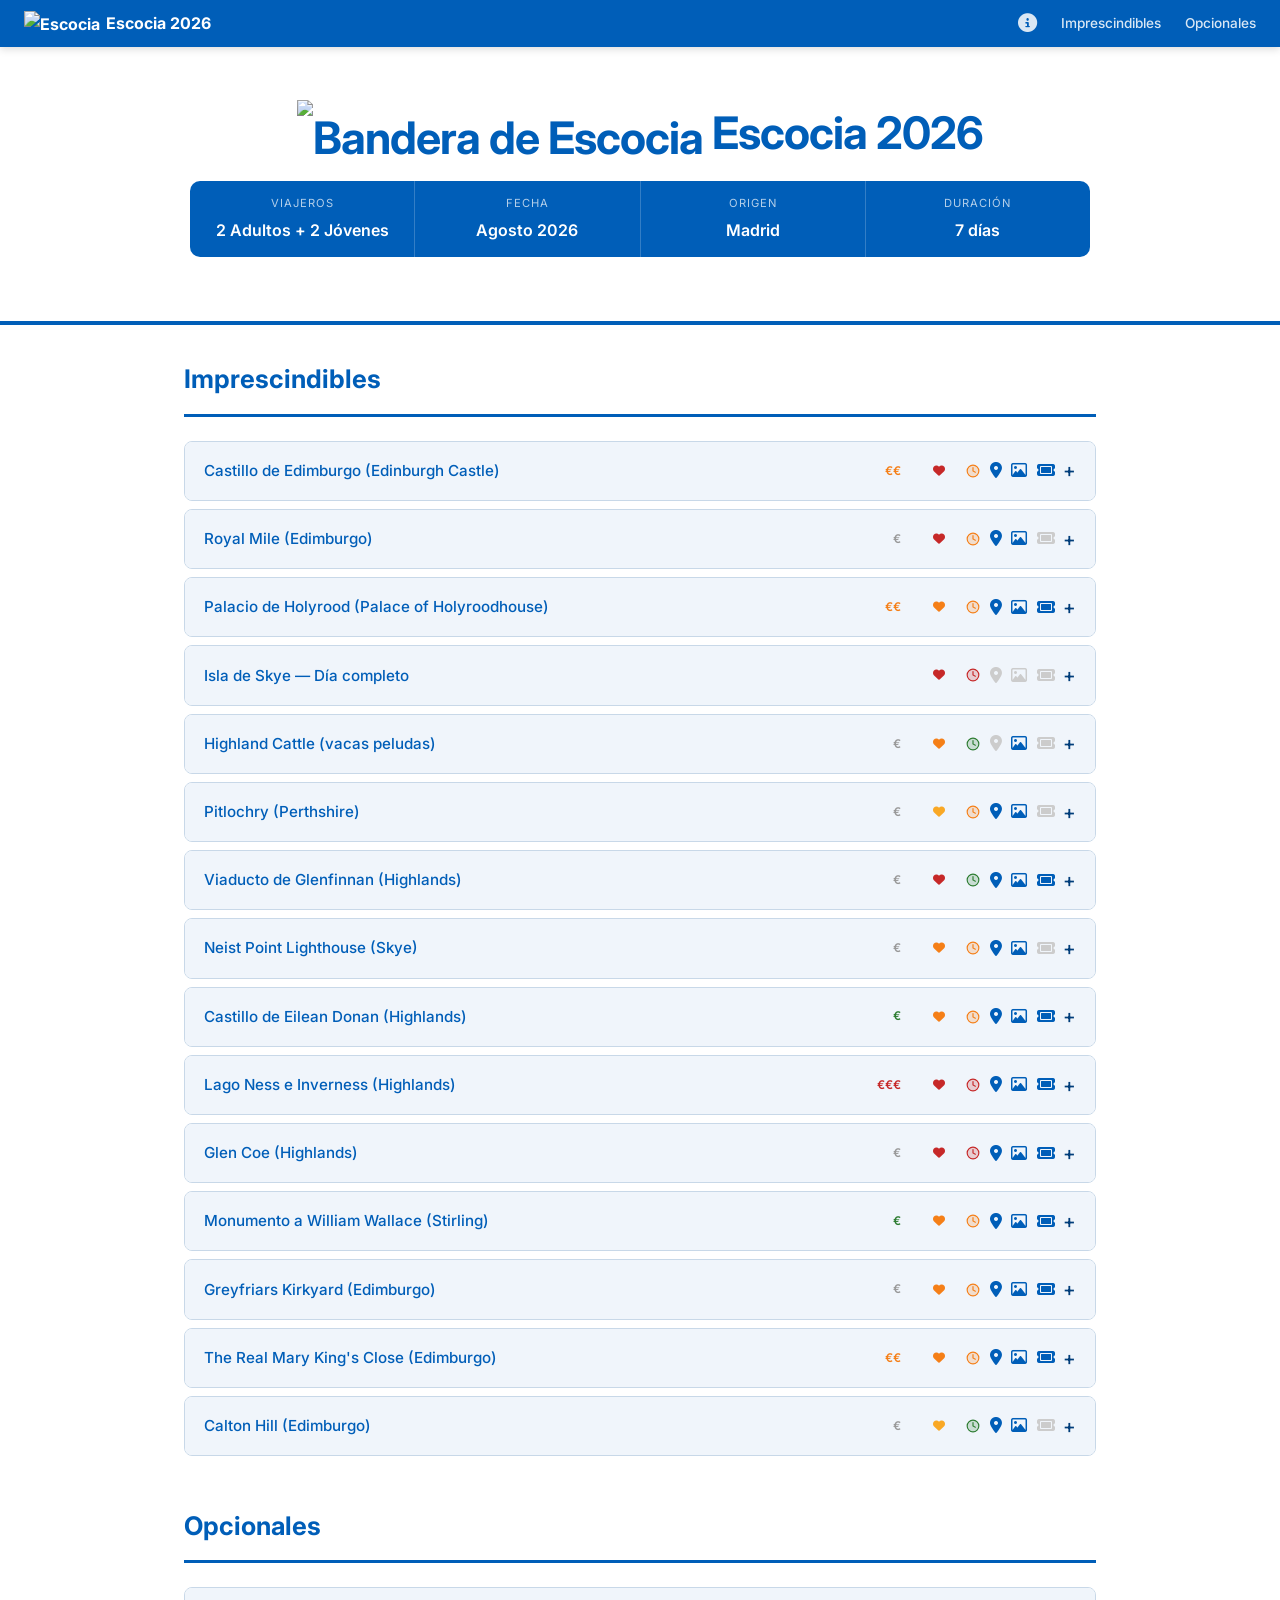
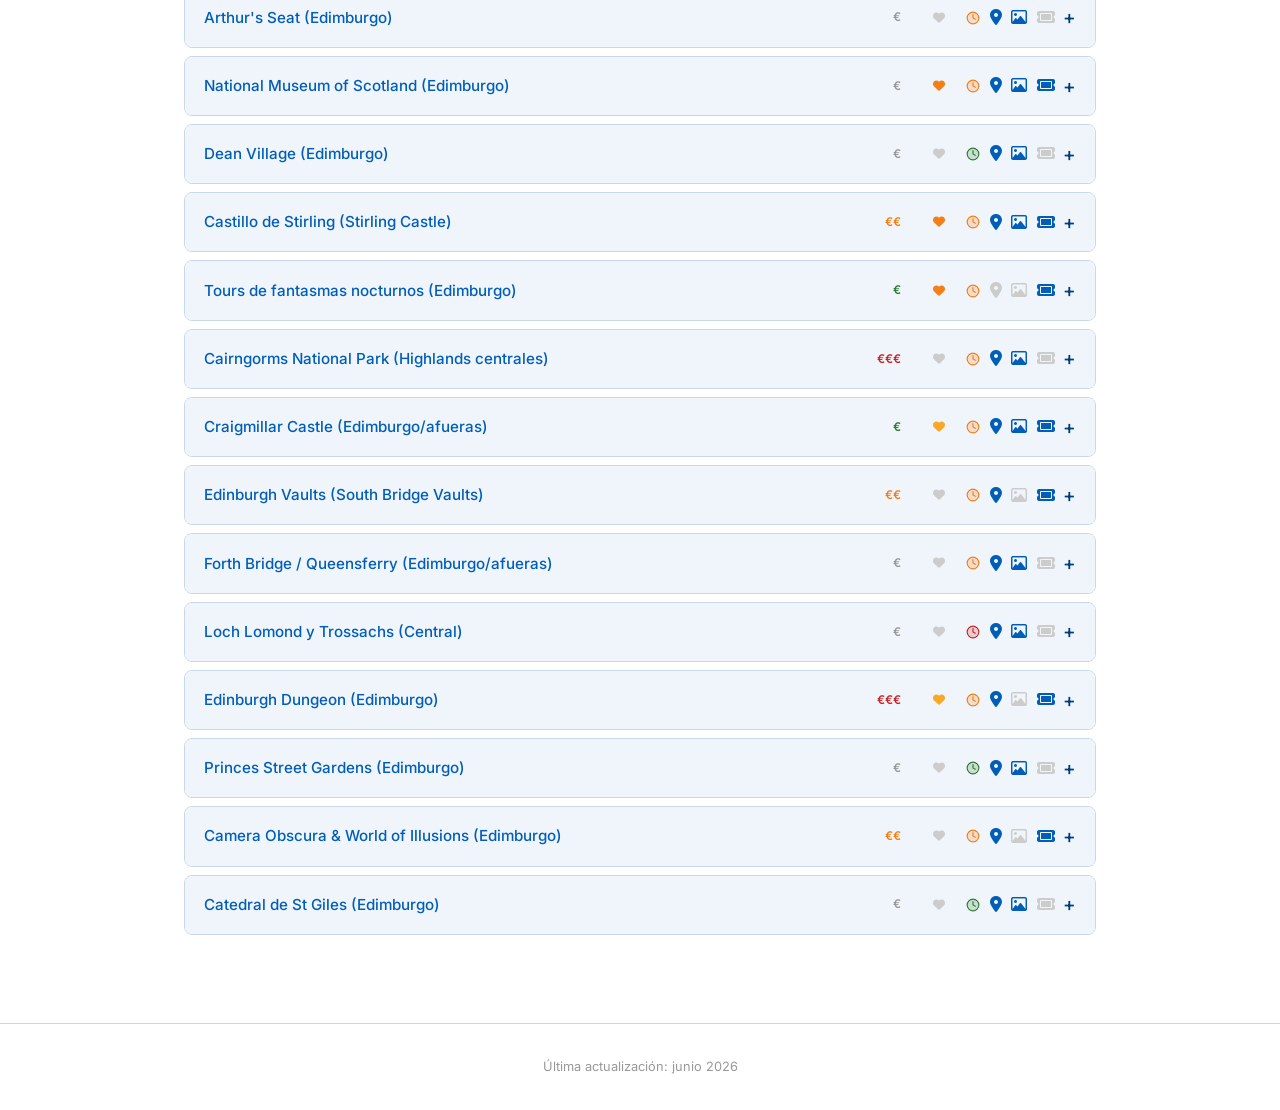
==== commit 86f48754: "Redesign accordion summaries, add info page, fix Spanish orthography - Add aligned icon columns in a" ====
--- a/index.html
+++ b/index.html
@@ -3,29 +3,29 @@
 <head>
 <meta charset="UTF-8">
 <meta name="viewport" content="width=device-width, initial-scale=1.0">
-<title>Escocia 2026 - Analisis de destinos</title>
+<title>Escocia 2026</title>
 <link href="https://fonts.googleapis.com/css2?family=Inter:wght@300;400;500;600;700&display=swap" rel="stylesheet">
+<link rel="stylesheet" href="https://cdnjs.cloudflare.com/ajax/libs/font-awesome/6.5.1/css/all.min.css">
 <link rel="stylesheet" href="styles.css">
 </head>
 <body>
 
 <!-- NAV -->
 <nav class="sticky-nav">
-  <a href="#top" class="nav-brand">Escocia 2026</a>
-  <a href="#si">Si</a>
-  <a href="#talvez">Tal vez</a>
-  <a href="#no">No</a>
+  <a href="#top" class="nav-brand"><img src="https://flagcdn.com/w40/gb-sct.png" alt="Escocia" style="height:1.2rem;vertical-align:middle;margin-right:0.4rem;">Escocia 2026</a>
+  <a href="avisos.html" class="nav-info" title="Info adicional"><i class="fa-solid fa-circle-info"></i></a>
+  <a href="#si">Imprescindibles</a>
+  <a href="#talvez">Opcionales</a>
 </nav>
 
 <!-- HERO -->
 <header class="hero" id="top">
-  <h1>Escocia 2026</h1>
-  <p class="subtitle">Analisis de destinos</p>
+  <h1><img src="https://flagcdn.com/w160/gb-sct.png" alt="Bandera de Escocia" style="height:3rem;vertical-align:middle;margin-right:0.6rem;">Escocia 2026</h1>  
 
   <div class="info-cards">
     <div class="info-card">
       <div class="ic-label">Viajeros</div>
-      <div class="ic-value">4 (2 adultos + hijos 14 y 17)</div>
+      <div class="ic-value">2 Adultos + 2 Jóvenes</div>
     </div>
     <div class="info-card">
       <div class="ic-label">Fecha</div>
@@ -33,999 +33,1479 @@
     </div>
     <div class="info-card">
       <div class="ic-label">Origen</div>
-      <div class="ic-value">Desde Espana</div>
+      <div class="ic-value">Madrid</div>
     </div>
     <div class="info-card">
-      <div class="ic-label">Duracion</div>
-      <div class="ic-value">7 dias</div>
+      <div class="ic-label">Duración</div>
+      <div class="ic-value">7 días</div>
     </div>
   </div>
 
-  <div class="preferences">
-    <strong>Preferencias:</strong> Familia abstemia (nada de alcohol, whisky, destilerias ni pubs por la bebida). No nos van museos genericos ni playas urbanas. Preferimos experiencias unicas del lugar.
-  </div>
-
-  <div class="festival-note">
-    <strong>Edinburgh Festival Fringe (agosto):</strong> El mayor festival de artes del mundo. Todo agosto, Edimburgo se llena de espectaculos callejeros gratuitos (teatro, comedia, musica, malabares) en cada esquina, especialmente en la Royal Mile. No hay que planificar nada: se disfruta de paso mientras se recorre la ciudad. El ambiente es increible y viene incluido "gratis" con el viaje. Lo que si cuesta: el Royal Military Tattoo (desfile militar con gaitas en la explanada del castillo, &pound;30-80, se agota meses antes) y los espectaculos con entrada del Festival Internacional. Contrapartida: alojamiento mas caro y ciudad mas masificada. Evitar Royal Mile entre 12:00-16:00 para esquivar el pico de agobio. <strong>IMPORTANTE: reservar alojamiento cuanto antes.</strong>
-  </div>
 </header>
 
 <!-- MAIN CONTENT -->
 <div class="container">
-
-  <!-- SUMMARY -->
-  <div class="summary-table">
-    <div class="summary-box">
-      <div class="sb-num">14</div>
-      <div class="sb-label">Si</div>
-    </div>
-    <div class="summary-box">
-      <div class="sb-num">12</div>
-      <div class="sb-label">Tal vez</div>
-    </div>
-    <div class="summary-box">
-      <div class="sb-num">9</div>
-      <div class="sb-label">No</div>
-    </div>
-  </div>
-
-  <!-- TOC -->
-  <div class="toc">
-    <h2>Indice</h2>
-
-    <div class="toc-section">
-      <h3>Si &mdash; 14 destinos</h3>
-      <ul class="toc-list">
-        <li><a href="#si-castillo-edimburgo">Castillo de Edimburgo</a></li>
-        <li><a href="#si-royal-mile">Royal Mile</a></li>
-        <li><a href="#si-holyrood">Palacio de Holyrood</a></li>
-        <li><a href="#si-skye">Isla de Skye (dia completo)</a></li>
-        <li><a href="#si-fairy-pools">&mdash; Fairy Pools</a></li>
-        <li><a href="#si-old-man-storr">&mdash; Old Man of Storr</a></li>
-        <li><a href="#si-quiraing">&mdash; Quiraing</a></li>
-        <li><a href="#si-portree">&mdash; Portree</a></li>
-        <li><a href="#si-highland-cattle">Highland Cattle</a></li>
-        <li><a href="#si-pitlochry">Pitlochry</a></li>
-        <li><a href="#si-glenfinnan">Viaducto de Glenfinnan</a></li>
-        <li><a href="#si-neist-point">Neist Point Lighthouse</a></li>
-        <li><a href="#si-eilean-donan">Castillo de Eilean Donan</a></li>
-        <li><a href="#si-lago-ness">Lago Ness e Inverness</a></li>
-        <li><a href="#si-glen-coe">Glen Coe</a></li>
-        <li><a href="#si-wallace">Monumento a William Wallace</a></li>
-        <li><a href="#si-greyfriars">Greyfriars Kirkyard</a></li>
-        <li><a href="#si-mary-kings-close">The Real Mary King's Close</a></li>
-        <li><a href="#si-calton-hill">Calton Hill</a></li>
-      </ul>
-    </div>
-
-    <div class="toc-section">
-      <h3>Tal vez &mdash; 12 destinos</h3>
-      <ul class="toc-list">
-        <li><a href="#tv-arthurs-seat">Arthur's Seat</a></li>
-        <li><a href="#tv-national-museum">National Museum of Scotland</a></li>
-        <li><a href="#tv-dean-village">Dean Village</a></li>
-        <li><a href="#tv-stirling">Castillo de Stirling</a></li>
-        <li><a href="#tv-tours-fantasmas">Tours de fantasmas nocturnos</a></li>
-        <li><a href="#tv-cairngorms">Cairngorms National Park</a></li>
-        <li><a href="#tv-craigmillar">Craigmillar Castle</a></li>
-        <li><a href="#tv-edinburgh-vaults">Edinburgh Vaults</a></li>
-        <li><a href="#tv-forth-bridge">Forth Bridge / Queensferry</a></li>
-        <li><a href="#tv-loch-lomond">Loch Lomond</a></li>
-        <li><a href="#tv-edinburgh-dungeon">Edinburgh Dungeon</a></li>
-        <li><a href="#tv-princes-street">Princes Street Gardens</a></li>
-        <li><a href="#tv-camera-obscura">Camera Obscura</a></li>
-        <li><a href="#tv-st-giles">Catedral de St Giles</a></li>
-      </ul>
-    </div>
-
-    <div class="toc-section">
-      <h3>No &mdash; 9 destinos</h3>
-      <ul class="toc-list">
-        <li><a href="#no-section">Portobello Beach, Fort William, St Andrews, Glasgow, Scottish National Gallery, Dynamic Earth, Dunnottar Castle, NC500, Outer Hebrides, Orkney</a></li>
-      </ul>
-    </div>
-  </div>
 
   <!-- ===================== SI SECTION ===================== -->
   <section id="si">
     <div class="section-header">
-      <h2>Si &mdash; Destinos seleccionados</h2>
-      <span class="section-count">14</span>
+      <h2>Imprescindibles</h2>
     </div>
 
     <!-- Castillo de Edimburgo -->
-    <div class="dest-card" id="si-castillo-edimburgo">
-      <h3>Castillo de Edimburgo (Edinburgh Castle)</h3>
-      <div class="badges">
-        <span class="badge badge-paid">&#163; De pago &mdash; ~&pound;19.50 adulto</span>
-        <span class="badge badge-easy">Facil</span>
-        <span class="badge badge-time">2-3 horas</span>
+    <details class="accordion" id="si-castillo-edimburgo">
+      <summary>
+        <span class="dest-name">Castillo de Edimburgo (Edinburgh Castle)</span>
+        <span class="dest-icons">
+          <span class="badge badge-mid">&euro;&euro;</span>
+          <span class="badge badge-interest-top"><i class="fa-solid fa-heart"></i></span>
+          <span class="badge badge-time-mid"><svg viewBox="0 0 24 24"><circle cx="12" cy="12" r="10" stroke="currentColor" stroke-width="2" fill="currentColor" fill-opacity="0.2"/><path d="M12 6v6l4 2" stroke="currentColor" stroke-width="2" stroke-linecap="round" fill="none"/></svg></span>
+          <a class="icon-link" href="https://www.google.com/maps/search/Edinburgh+Castle+Scotland" target="_blank" title="Google Maps">  <i class="fa-solid fa-location-dot"></i></a>
+          <a class="icon-link" href="https://www.google.com/search?tbm=isch&q=Edinburgh+Castle+Scotland" target="_blank" title="Imágenes">  <i class="fa-regular fa-image"></i></a>
+          <a class="icon-link" href="https://www.historicenvironment.scot/visit-a-place/places/edinburgh-castle/" target="_blank" title="Entradas">  <i class="fa-solid fa-ticket"></i></a>
+        </span>
+      </summary>
+      <div class="acc-body">
+        <h4>Descripción</h4>
+        <p>La fortaleza medieval más famosa de Escocia, sobre una roca volcánica dominando toda la ciudad. Dentro se ven las Joyas de la Corona escocesa (Honours of Scotland), la Stone of Destiny (piedra de coronación), la capilla de Santa Margarita (edificio más antiguo de Edimburgo, siglo XII), el cañón Mons Meg, prisiones de guerra, y vistas panorámicas de toda la ciudad.</p>
+
+        <h4>Qué hacer</h4>
+        <p>Visita autoguiada o guiada, exposiciones militares, fotos desde las murallas. A la 1pm disparan el One O'Clock Gun (un cañonazo diario, tradición desde 1861).</p>
+
+        <h4>Motivación</h4>
+        <ul class="info-list">
+          <li><strong>Adultos:</strong> es el monumento más importante de Escocia, imprescindible para entender la historia del país. Las vistas panorámicas y las Joyas de la Corona justifican la visita.</li>
+          <li><strong>Niños y adolescentes:</strong> las prisiones, las armas, la Stone of Destiny y el cañonazo les va a gustar. No es un museo aburrido.</li>
+        </ul>
+
+        <h4>Acceso</h4>
+        <p>Fácil, aunque la subida por la Royal Mile tiene cuesta. Dentro hay escaleras y zonas empedradas. Accesible con silla de ruedas por ruta alternativa.</p>
+
+        <h4>Horario</h4>
+        <ul class="info-list">
+          <li>Verano: 9:30 - 18:00, última entrada 17:00.</li>
+          <li>Invierno: 9:30 - 17:00, última entrada 16:00.</li>
+          <li><strong>Mejor momento para agosto:</strong> Abrir a las 9:30 para evitar masas. A partir de las 11:00 se llena mucho. Alternativa: últimas 2 horas, menos gente.</li>
+        </ul>
+
+        <h4>Precio</h4>
+        <ul class="info-list">
+          <li><strong>Adulto:</strong> ~19.50&pound;</li>
+          <li><strong>Niño (5-15):</strong> ~11.50&pound;</li>
+        </ul>
+        <a class="pass-badge pass-included" href="https://www.historicenvironment.scot/explorer-pass/" target="_blank">&#10003; Incluido en Historic Scotland Explorer Pass</a>
+</div>
+    </details>
+
+    <!-- Royal Mile -->
+    <details class="accordion" id="si-royal-mile">
+      <summary>
+        <span class="dest-name">Royal Mile (Edimburgo)</span>
+        <span class="dest-icons">
+          <span class="badge badge-free">&euro;</span>
+          <span class="badge badge-interest-top"><i class="fa-solid fa-heart"></i></span>
+          <span class="badge badge-time-mid"><svg viewBox="0 0 24 24"><circle cx="12" cy="12" r="10" stroke="currentColor" stroke-width="2" fill="currentColor" fill-opacity="0.2"/><path d="M12 6v6l4 2" stroke="currentColor" stroke-width="2" stroke-linecap="round" fill="none"/></svg></span>
+          <a class="icon-link" href="https://www.google.com/maps/search/Royal+Mile+Edinburgh+Scotland" target="_blank" title="Google Maps">  <i class="fa-solid fa-location-dot"></i></a>
+          <a class="icon-link" href="https://www.google.com/search?tbm=isch&q=Royal+Mile+Edinburgh+Scotland" target="_blank" title="Imágenes">  <i class="fa-regular fa-image"></i></a>
+          <span class="icon-link icon-disabled" title="Sin entrada">  <i class="fa-solid fa-ticket"></i></span>
+        </span>
+      </summary>
+      <div class="acc-body">
+        <h4>Descripción</h4>
+        <p>La calle principal del casco antiguo, aproximadamente 1 milla (1.8 km) que conecta el Castillo de Edimburgo con el Palacio de Holyrood. Es Patrimonio UNESCO. A lo largo hay edificios medievales, "closes" (callejones estrechos y misteriosos que bajan a los lados), tiendas, iglesias y museos.</p>
+
+        <h4>Qué hacer</h4>
+        <p>Pasear, explorar los closes (Advocate's Close, Mary King's Close...), ver artistas callejeros (sobre todo en agosto durante el Festival), entrar en tiendas de souvenirs, comer en restaurantes historicos. Es el corazón de Edimburgo.</p>
+
+        <h4>Motivación</h4>
+        <ul class="info-list">
+          <li><strong>Adultos:</strong> es el eje histórico de Edimburgo, Patrimonio UNESCO, con arquitectura medieval auténtica y ambiente único.</li>
+          <li><strong>Niños y adolescentes:</strong> los closes son como explorar pasadizos secretos. En agosto con el Festival hay espectáculos callejeros por todas partes.</li>
+        </ul>
+
+        <h4>Acceso</h4>
+        <p>Calle peatonal con cuesta moderada entre el castillo y Holyrood. Adoquines en buen estado. Accesible con silla de ruedas por la calle principal, aunque algunos closes tienen escaleras.</p>
+
+        <h4>Horario</h4>
+        <ul class="info-list">
+          <li>Calle pública abierta 24h.</li>
+          <li>Tiendas y restaurantes: ~9:00 - 21:00 en verano.</li>
+          <li><strong>Mejor momento para agosto:</strong> Por la mañana temprano para fotos sin gente, o al atardecer para ambiente. Mediodía es caos turístico, especialmente en agosto.</li>
+        </ul>
+
+        <h4>Precio</h4>
+        <p>Gratis</p>
+</div>
+    </details>
+
+    <!-- Palacio de Holyrood -->
+    <details class="accordion" id="si-holyrood">
+      <summary>
+        <span class="dest-name">Palacio de Holyrood (Palace of Holyroodhouse)</span>
+        <span class="dest-icons">
+          <span class="badge badge-mid">&euro;&euro;</span>
+          <span class="badge badge-interest-high"><i class="fa-solid fa-heart"></i></span>
+          <span class="badge badge-time-mid"><svg viewBox="0 0 24 24"><circle cx="12" cy="12" r="10" stroke="currentColor" stroke-width="2" fill="currentColor" fill-opacity="0.2"/><path d="M12 6v6l4 2" stroke="currentColor" stroke-width="2" stroke-linecap="round" fill="none"/></svg></span>
+          <a class="icon-link" href="https://www.google.com/maps/search/Palace+of+Holyroodhouse+Edinburgh+Scotland" target="_blank" title="Google Maps">  <i class="fa-solid fa-location-dot"></i></a>
+          <a class="icon-link" href="https://www.google.com/search?tbm=isch&q=Palace+of+Holyroodhouse+Edinburgh+Scotland" target="_blank" title="Imágenes">  <i class="fa-regular fa-image"></i></a>
+          <a class="icon-link" href="https://www.rct.uk/visit/palace-of-holyroodhouse" target="_blank" title="Entradas">  <i class="fa-solid fa-ticket"></i></a>
+        </span>
+      </summary>
+      <div class="acc-body">
+        <h4>Descripción</h4>
+        <p>La residencia oficial del Rey en Escocia, al final de la Royal Mile. Palacio del siglo XVI con historia brutal: aquí vivió Maria Estuardo (Mary Queen of Scots), y en sus aposentos asesinaron a su secretario David Rizzio delante de ella en 1566. Junto al palacio estan las ruinas de la Abadía de Holyrood (siglo XII), muy fotogénicas.</p>
+
+        <h4>Qué hacer</h4>
+        <p>Visita autoguiada con audioguía incluida. Se recorren los aposentos reales de Maria Estuardo (con la placa en el suelo donde murió Rizzio), los salones de estado, la galería de retratos de reyes escoceses y las ruinas de la abadía. También se pueden pasear los jardines reales.</p>
+
+        <h4>Motivación</h4>
+        <ul class="info-list">
+          <li><strong>Adultos:</strong> la residencia real escocesa con siglos de historia, la abadía en ruinas es preciosa y la audioguía hace la visita muy completa.</li>
+          <li><strong>Niños y adolescentes:</strong> la historia de Maria Estuardo y el asesinato de Rizzio engancha, es casi de película. La abadía en ruinas tiene un rollo gótico que mola.</li>
+        </ul>
+
+        <h4>Acceso</h4>
+        <p>Llano, al pie de la Royal Mile. Interior accesible con silla de ruedas (ascensor disponible). Jardines con caminos pavimentados. Las ruinas de la abadía tienen terreno irregular.</p>
+
+        <h4>Horario</h4>
+        <ul class="info-list">
+          <li>Verano: 9:30 - 18:00, última entrada 16:30.</li>
+          <li>Invierno: 9:30 - 16:30, última entrada 15:15.</li>
+          <li>Cierra cuando el Rey está en residencia.</li>
+          <li><strong>Mejor momento para agosto:</strong> Primera hora (9:30) o después de las 15:00 para evitar grupos organizados.</li>
+        </ul>
+
+        <h4>Precio</h4>
+        <ul class="info-list">
+          <li><strong>Adulto:</strong> ~18.50&pound;</li>
+          <li><strong>Niño (5-15):</strong> ~11&pound;</li>
+        </ul>
+        <p style="font-size:0.85rem;">Hay entrada combinada con Queen's Gallery por ~23&pound; adulto.</p>
+        <span class="pass-badge pass-not-included">&#10007; No incluido en Explorer Pass</span>
+</div>
+    </details>
+
+    <!-- ISLA DE SKYE DAY PLAN -->
+    <details class="accordion" id="si-skye">
+      <summary>
+        <span class="dest-name">Isla de Skye &mdash; Día completo</span>
+        <span class="dest-icons">
+          <span class="badge badge-interest-top"><i class="fa-solid fa-heart"></i></span>
+          <span class="badge badge-time-long"><svg viewBox="0 0 24 24"><circle cx="12" cy="12" r="10" stroke="currentColor" stroke-width="2" fill="currentColor" fill-opacity="0.2"/><path d="M12 6v6l4 2" stroke="currentColor" stroke-width="2" stroke-linecap="round" fill="none"/></svg></span>
+          <span class="icon-link icon-disabled">  <i class="fa-solid fa-location-dot"></i></span>
+          <span class="icon-link icon-disabled">  <i class="fa-regular fa-image"></i></span>
+          <span class="icon-link icon-disabled" title="Sin entrada">  <i class="fa-solid fa-ticket"></i></span>
+        </span>
+      </summary>
+      <div class="acc-body">
+        <p class="day-subtitle">Highlands / Islas &mdash; Plan de jornada completa (8-9h)</p>
+
+        <div class="day-plan-schedule">
+          <div class="dp-item"><span class="dp-time">Mañana temprano</span><span class="dp-desc">Fairy Pools (~2h)</span></div>
+          <div class="dp-item"><span class="dp-time">Mediodía</span><span class="dp-desc">Portree (comer + puerto + fotos, ~1h)</span></div>
+          <div class="dp-item"><span class="dp-time">Tarde</span><span class="dp-desc">Old Man of Storr (~2h) + Quiraing en coche y miradores (~45 min)</span></div>
+        </div>
+
+        <div class="note">
+          <strong>Si hay que recortar:</strong> Se descarta la caminata del Old Man of Storr (la subida más dura) y se ve desde la carretera de paso. Fairy Pools es la caminata prioritaria (más fácil, más única, apta para toda la familia).<br>
+          <strong>Alojamiento:</strong> Valorar dormir en Portree la noche anterior para aprovechar la mañana temprano en Fairy Pools.
+        </div>
+
+        <!-- Fairy Pools (nested) -->
+        <details class="accordion" id="si-fairy-pools">
+          <summary>
+            <span class="dest-name">Fairy Pools</span>
+            <span class="dest-icons">
+              <span class="badge badge-free">&euro;</span>
+          <span class="badge badge-interest-top"><i class="fa-solid fa-heart"></i></span>
+              <span class="badge badge-time-mid"><svg viewBox="0 0 24 24"><circle cx="12" cy="12" r="10" stroke="currentColor" stroke-width="2" fill="currentColor" fill-opacity="0.2"/><path d="M12 6v6l4 2" stroke="currentColor" stroke-width="2" stroke-linecap="round" fill="none"/></svg></span>
+              <a class="icon-link" href="https://www.google.com/maps/search/Fairy+Pools+Skye+Scotland" target="_blank" title="Google Maps">  <i class="fa-solid fa-location-dot"></i></a>
+              <a class="icon-link" href="https://www.google.com/search?tbm=isch&q=Fairy+Pools+Skye+Scotland" target="_blank" title="Imágenes">  <i class="fa-regular fa-image"></i></a>
+              <span class="icon-link icon-disabled" title="Sin entrada">  <i class="fa-solid fa-ticket"></i></span>
+            </span>
+          </summary>
+          <div class="acc-body">
+            <h4>Descripción</h4>
+            <p>Una serie de piscinas naturales y cascadas de agua cristalina azul turquesa al pie de las montañas Cuillin (las más dramáticas de Escocia). El agua baja de las montañas por un río que forma pozas escalonadas con colores irreales: azules, verdes, turquesas. Se llaman "piscinas de las hadas" y el nombre les va perfecto. Es uno de los sitios más fotografiados de toda Escocia.</p>
+
+            <h4>Qué hacer</h4>
+            <p>Caminar por el sendero junto al río, ir descubriendo las pozas una a una. Cada poza es diferente: algunas con cascadas, otras con puentes naturales de roca. Los más valientes se bañan (el agua está a 8-10C todo el año). También se puede simplemente pasear, hacer fotos y disfrutar del paisaje de las Cuillin de fondo.</p>
+
+            <h4>Motivación</h4>
+            <ul class="info-list">
+              <li><strong>Adultos:</strong> paisaje único en Europa, colores irreales, una de las caminatas más bonitas de Escocia sin dificultad.</li>
+              <li><strong>Niños y adolescentes:</strong> el color del agua es hipnótico y el reto de meterse (aunque sea los pies) es algo que recordaran siempre. El sendero es una aventura en si, saltando entre rocas junto al río.</li>
+            </ul>
+
+            <h4>Acceso</h4>
+            <p>Sendero bien marcado, relativamente llano con algún tramo de rocas. Calzado de montaña recomendado. No apto para silla de ruedas (terreno irregular y rocoso). Esfuerzo físico bajo-moderado.</p>
+
+            <h4>Horario</h4>
+            <ul class="info-list">
+              <li>Abierto 24h todo el año.</li>
+              <li><strong>Mejor momento para agosto:</strong> Primera hora de la mañana (antes de las 10:00). En verano es uno de los sitios más masificados de Skye, el parking se llena a mediodía. Ir temprano es casi obligatorio.</li>
+            </ul>
+
+            <h4>Precio</h4>
+            <p>Gratis</p>
+</div>
+        </details>
+
+        <!-- Old Man of Storr (nested) -->
+        <details class="accordion" id="si-old-man-storr">
+          <summary>
+            <span class="dest-name">Old Man of Storr</span>
+            <span class="dest-icons">
+              <span class="badge badge-free">&euro;</span>
+          <span class="badge badge-interest-high"><i class="fa-solid fa-heart"></i></span>
+              <span class="badge badge-time-mid"><svg viewBox="0 0 24 24"><circle cx="12" cy="12" r="10" stroke="currentColor" stroke-width="2" fill="currentColor" fill-opacity="0.2"/><path d="M12 6v6l4 2" stroke="currentColor" stroke-width="2" stroke-linecap="round" fill="none"/></svg></span>
+              <a class="icon-link" href="https://www.google.com/maps/search/Old+Man+of+Storr+Skye+Scotland" target="_blank" title="Google Maps">  <i class="fa-solid fa-location-dot"></i></a>
+              <a class="icon-link" href="https://www.google.com/search?tbm=isch&q=Old+Man+of+Storr+Skye+Scotland" target="_blank" title="Imágenes">  <i class="fa-regular fa-image"></i></a>
+              <span class="icon-link icon-disabled" title="Sin entrada">  <i class="fa-solid fa-ticket"></i></span>
+            </span>
+          </summary>
+          <div class="acc-body">
+            <h4>Descripción</h4>
+            <p>La formación rocosa más icónica de Escocia. Una aguja de roca de 50 metros que se alza sobre un paisaje lunar de pináculos y acantilados en la peninsula de Trotternish. Parece otro planeta. Ha salido en Prometheus, Stardust, Macbeth (2015). Es LA imagen de Skye.</p>
+
+            <h4>Qué hacer</h4>
+            <p>Senderismo desde el aparcamiento hasta la base del Old Man. La ruta sube por una ladera empinada con vistas cada vez más brutales al lago y las montañas. No se escala la roca en si, se llega a la base y se rodea.</p>
+
+            <h4>Motivación</h4>
+            <ul class="info-list">
+              <li><strong>Adultos:</strong> paisaje lunar único, de los más fotografiados de Escocia, recompensa visual enorme por el esfuerzo.</li>
+              <li><strong>Niños y adolescentes:</strong> les va a flipar. Es de esas caminatas donde cada 5 minutos paras a decir "que pasada". El paisaje no se parece a nada que hayan visto. Subida asequible para adolescentes.</li>
+            </ul>
+
+            <h4>Acceso</h4>
+            <p>Subida de 45-60 min por sendero bien marcado pero empinado. Calzado de montaña imprescindible. No apto para silla de ruedas. Esfuerzo físico moderado-alto.</p>
+
+            <h4>Horario</h4>
+            <ul class="info-list">
+              <li>Abierto 24h todo el año.</li>
+              <li><strong>Mejor momento para agosto:</strong> Primera hora de la mañana o última de la tarde para evitar masas y tener mejor luz. En agosto hay mucha gente a mediodía.</li>
+            </ul>
+
+            <h4>Precio</h4>
+            <p>Gratis</p>
+
+            <p style="font-size:0.85rem;color:var(--slate);">Es la caminata descartable si hay que recortar. Se puede ver desde la carretera de paso sin subir.</p>
+</div>
+        </details>
+
+        <!-- Quiraing (nested) -->
+        <details class="accordion" id="si-quiraing">
+          <summary>
+            <span class="dest-name">Quiraing</span>
+            <span class="dest-icons">
+              <span class="badge badge-free">&euro;</span>
+          <span class="badge badge-interest-high"><i class="fa-solid fa-heart"></i></span>
+              <span class="badge badge-time-short"><svg viewBox="0 0 24 24"><circle cx="12" cy="12" r="10" stroke="currentColor" stroke-width="2" fill="currentColor" fill-opacity="0.2"/><path d="M12 6v6l4 2" stroke="currentColor" stroke-width="2" stroke-linecap="round" fill="none"/></svg></span>
+              <a class="icon-link" href="https://www.google.com/maps/search/Quiraing+Skye+Scotland" target="_blank" title="Google Maps">  <i class="fa-solid fa-location-dot"></i></a>
+              <a class="icon-link" href="https://www.google.com/search?tbm=isch&q=Quiraing+Skye+Scotland" target="_blank" title="Imágenes">  <i class="fa-regular fa-image"></i></a>
+              <span class="icon-link icon-disabled" title="Sin entrada">  <i class="fa-solid fa-ticket"></i></span>
+            </span>
+          </summary>
+          <div class="acc-body">
+            <h4>Descripción</h4>
+            <p>Un deslizamiento de tierra masivo en la peninsula de Trotternish que ha creado un paisaje surrealista de agujas de roca, mesetas escondidas, acantilados y formaciones de ciencia ficción. Es más salvaje y menos visitado que el Old Man of Storr. La carretera que lo cruza (entre Staffin y Uig) es de las más espectaculares de Europa.</p>
+
+            <h4>Qué hacer</h4>
+            <p>Conducir la carretera del Quiraing, que ya es una experiencia en si. Hay miradores para parar y hacer fotos. No se hará la ruta circular de senderismo (2-3h), ya hay suficiente caminata con Old Man of Storr y Fairy Pools.</p>
+
+            <h4>Motivación</h4>
+            <ul class="info-list">
+              <li><strong>Adultos:</strong> una de las carreteras más espectaculares de Europa, paisaje geologico único sin esfuerzo físico.</li>
+              <li><strong>Niños y adolescentes:</strong> la carretera con las curvas y los precipicios les va a impresionar. Las vistas desde los miradores son alucinantes sin necesidad de caminar.</li>
+            </ul>
+
+            <h4>Acceso</h4>
+            <p>Se disfruta desde el coche y miradores junto a la carretera. Sin esfuerzo físico. Miradores accesibles, aunque el terreno es irregular para silla de ruedas.</p>
+
+            <h4>Horario</h4>
+            <ul class="info-list">
+              <li>Carretera pública abierta 24h.</li>
+              <li><strong>Mejor momento para agosto:</strong> Por la tarde, cuando la luz lateral realza las formaciones rocosas. Menos trafico que por la mañana.</li>
+            </ul>
+
+            <h4>Precio</h4>
+            <p>Gratis</p>
+</div>
+        </details>
+
+        <!-- Portree (nested) -->
+        <details class="accordion" id="si-portree">
+          <summary>
+            <span class="dest-name">Portree</span>
+            <span class="dest-icons">
+              <span class="badge badge-free">&euro;</span>
+          <span class="badge badge-interest-mid"><i class="fa-solid fa-heart"></i></span>
+              <span class="badge badge-time-short"><svg viewBox="0 0 24 24"><circle cx="12" cy="12" r="10" stroke="currentColor" stroke-width="2" fill="currentColor" fill-opacity="0.2"/><path d="M12 6v6l4 2" stroke="currentColor" stroke-width="2" stroke-linecap="round" fill="none"/></svg></span>
+              <a class="icon-link" href="https://www.google.com/maps/search/Portree+Skye+Scotland" target="_blank" title="Google Maps">  <i class="fa-solid fa-location-dot"></i></a>
+              <a class="icon-link" href="https://www.google.com/search?tbm=isch&q=Portree+harbour+Skye+Scotland" target="_blank" title="Imágenes">  <i class="fa-regular fa-image"></i></a>
+              <span class="icon-link icon-disabled" title="Sin entrada">  <i class="fa-solid fa-ticket"></i></span>
+            </span>
+          </summary>
+          <div class="acc-body">
+            <h4>Descripción</h4>
+            <p>La capital de Skye y probablemente el pueblo más bonito de Escocia. Famoso por sus casas de colores en el puerto (la imagen que sale en todas las guias). Pueblo pequeno (2.500 habitantes) pero base lógica para explorar Skye: tiene restaurantes, supermercado, gasolinera y alojamiento.</p>
+
+            <h4>Qué hacer</h4>
+            <p>Pasear por el puerto y fotografiar las casas de colores. Comer fish &amp; chips frente al mar. Caminar hasta los acantilados de Scorrybreac (paseo corto de 30 min con vistas al puerto desde arriba).</p>
+
+            <h4>Motivación</h4>
+            <ul class="info-list">
+              <li><strong>Adultos:</strong> el puerto con casas de colores es la postal clásica de Skye, buen sitio para comer con calma.</li>
+              <li><strong>Niños y adolescentes:</strong> fish &amp; chips frente al mar y paseo por un pueblo con encanto. Parada logística que se disfruta sin esfuerzo.</li>
+            </ul>
+
+            <h4>Acceso</h4>
+            <p>Pueblo llano, puerto accesible. El paseo a Scorrybreac tiene algo de cuesta pero es corto. Sin barreras para silla de ruedas en la zona del puerto.</p>
+
+            <h4>Horario</h4>
+            <ul class="info-list">
+              <li>Pueblo abierto 24h.</li>
+              <li>Restaurantes: ~11:00 - 21:00 en verano (reservar, se llena).</li>
+              <li><strong>Mejor momento para agosto:</strong> A mediodía para comer, con la luz del sol sobre las casas de colores del puerto.</li>
+            </ul>
+
+            <h4>Precio</h4>
+            <p>Gratis</p>
+</div>
+        </details>
+
       </div>
-      <p>La fortaleza medieval mas famosa de Escocia, sobre una roca volcanica dominando toda la ciudad. Dentro se ven las Joyas de la Corona escocesa (Honours of Scotland), la Stone of Destiny (piedra de coronacion), la capilla de Santa Margarita (edificio mas antiguo de Edimburgo, siglo XII), el canon Mons Meg, prisiones de guerra, y vistas panoramicas de toda la ciudad.</p>
-
-      <h4>Que se hace</h4>
-      <p>Visita autoguiada o guiada, exposiciones militares, fotos desde las murallas. A la 1pm disparan el One O'Clock Gun (un canonazo diario, tradicion desde 1861).</p>
-
-      <h4>Para los hijos (14 y 17)</h4>
-      <p>Ideal. Las prisiones, las armas, la Stone of Destiny y el canonazo les va a gustar. No es un museo aburrido.</p>
-
-      <h4>Acceso</h4>
-      <p>Facil, aunque la subida por la Royal Mile tiene cuesta. Dentro hay escaleras y zonas empedradas. Accesible con silla de ruedas por ruta alternativa.</p>
-
-      <h4>Como llegar</h4>
-      <p>Andando desde cualquier punto del centro de Edimburgo. Esta al final de la Royal Mile (lado oeste).</p>
-
-      <h4>Horario</h4>
-      <p>9:30 - 18:00 (verano), ultima entrada 17:00. Recomendado: abrir a las 9:30 para evitar masas. A partir de las 11:00 se llena mucho. Alternativa: ultimas 2 horas, menos gente.</p>
-
-      <h4>Precio</h4>
-      <p>Adulto: ~&pound;19.50 &middot; Nino (5-15): ~&pound;11.50 &middot; Joven (16-17): precio adulto.<br>
-      Historic Scotland Explorer Pass: incluido. Si se compra el pass (~&pound;40 adulto, &pound;24 nino, 7 dias) y se visitan 3+ castillos/monumentos Historic Scotland, ya se amortiza.</p>
-
-      <div class="links-row">
-        <a class="link-btn" href="https://www.google.com/maps/search/Edinburgh+Castle+Scotland" target="_blank">&#9906; Google Maps</a>
-        <a class="link-btn" href="https://www.google.com/search?tbm=isch&q=Edinburgh+Castle+Scotland" target="_blank">&#128247; Imagenes</a>
-        <a class="link-btn" href="https://www.historicenvironment.scot/visit-a-place/places/edinburgh-castle/" target="_blank">&#127915; Entradas</a>
-      </div>
-    </div>
-
-    <!-- Royal Mile -->
-    <div class="dest-card" id="si-royal-mile">
-      <h3>Royal Mile (Edimburgo)</h3>
-      <div class="badges">
-        <span class="badge badge-free">Gratis</span>
-        <span class="badge badge-easy">Facil</span>
-        <span class="badge badge-time">2-3 horas</span>
-      </div>
-      <p>La calle principal del casco antiguo, aproximadamente 1 milla (1.8 km) que conecta el Castillo de Edimburgo con el Palacio de Holyrood. Es Patrimonio UNESCO. A lo largo hay edificios medievales, "closes" (callejones estrechos y misteriosos que bajan a los lados), tiendas, iglesias y museos.</p>
-
-      <h4>Que se hace</h4>
-      <p>Pasear, explorar los closes (Advocate's Close, Mary King's Close...), ver artistas callejeros (sobre todo en agosto durante el Festival), entrar en tiendas de souvenirs, comer en restaurantes historicos. Es el corazon de Edimburgo.</p>
-
-      <h4>Para los hijos (14 y 17)</h4>
-      <p>Si. Los closes son como explorar pasadizos secretos. Si se coincide con el Festival de Edimburgo (agosto) hay espectaculos callejeros por todas partes.</p>
-
-      <h4>Horario</h4>
-      <p>Calle publica abierta 24h. Recomendado: por la manana temprano para fotos sin gente, o al atardecer para ambiente. Mediodia es caos turistico.</p>
-
-      <div class="links-row">
-        <a class="link-btn" href="https://www.google.com/maps/search/Royal+Mile+Edinburgh+Scotland" target="_blank">&#9906; Google Maps</a>
-        <a class="link-btn" href="https://www.google.com/search?tbm=isch&q=Royal+Mile+Edinburgh+Scotland" target="_blank">&#128247; Imagenes</a>
-      </div>
-    </div>
-
-    <!-- Palacio de Holyrood -->
-    <div class="dest-card" id="si-holyrood">
-      <h3>Palacio de Holyrood (Palace of Holyroodhouse)</h3>
-      <div class="badges">
-        <span class="badge badge-paid">&#163; De pago &mdash; ~&pound;18.50 adulto</span>
-        <span class="badge badge-easy">Facil</span>
-        <span class="badge badge-time">1.5-2 horas</span>
-      </div>
-      <p>La residencia oficial del Rey en Escocia, al final de la Royal Mile. Palacio del siglo XVI con historia brutal: aqui vivio Maria Estuardo (Mary Queen of Scots), y en sus aposentos asesinaron a su secretario David Rizzio delante de ella en 1566. Junto al palacio estan las ruinas de la Abadia de Holyrood (siglo XII), muy fotogenicas.</p>
-
-      <h4>Que se hace</h4>
-      <p>Visita autoguiada con audioguia incluida. Se recorren los aposentos reales de Maria Estuardo (con la placa en el suelo donde murio Rizzio), los salones de estado, la galeria de retratos de reyes escoceses y las ruinas de la abadia. Tambien se pueden pasear los jardines reales.</p>
-
-      <h4>Para los hijos (14 y 17)</h4>
-      <p>La historia de Maria Estuardo y el asesinato de Rizzio engancha, es casi de pelicula. La abadia en ruinas tiene un rollo gotico que mola. Los salones de estado pueden ser mas densos para ellos.</p>
-
-      <h4>Horario</h4>
-      <p>9:30 - 18:00 (verano), ultima entrada 16:30. Cierra cuando el Rey esta en residencia. Recomendado: primera hora (9:30) o despues de las 15:00.</p>
-
-      <h4>Precio</h4>
-      <p>Adulto: ~&pound;18.50 &middot; Joven (5-17): ~&pound;11 &middot; NO incluido en el Historic Scotland Explorer Pass (propiedad de la Corona). Hay entrada combinada con Queen's Gallery por ~&pound;23 adulto.</p>
-
-      <div class="links-row">
-        <a class="link-btn" href="https://www.google.com/maps/search/Palace+of+Holyroodhouse+Edinburgh+Scotland" target="_blank">&#9906; Google Maps</a>
-        <a class="link-btn" href="https://www.google.com/search?tbm=isch&q=Palace+of+Holyroodhouse+Edinburgh+Scotland" target="_blank">&#128247; Imagenes</a>
-        <a class="link-btn" href="https://www.rct.uk/visit/palace-of-holyroodhouse" target="_blank">&#127915; Entradas</a>
-      </div>
-    </div>
-
-    <!-- ISLA DE SKYE DAY PLAN -->
-    <div class="day-plan" id="si-skye">
-      <h3>Isla de Skye &mdash; Dia completo</h3>
-      <p class="day-subtitle">Highlands / Islas &mdash; Plan de jornada completa (8-9h)</p>
-
-      <div class="day-plan-schedule">
-        <div class="dp-item"><span class="dp-time">Manana temprano</span><span class="dp-desc">Fairy Pools (~2h)</span></div>
-        <div class="dp-item"><span class="dp-time">Mediodia</span><span class="dp-desc">Portree (comer + puerto + fotos, ~1h)</span></div>
-        <div class="dp-item"><span class="dp-time">Tarde</span><span class="dp-desc">Old Man of Storr (~2h) + Quiraing en coche y miradores (~45 min)</span></div>
-      </div>
-
-      <div class="note">
-        <strong>Si hay que recortar:</strong> Se descarta la caminata del Old Man of Storr (la subida mas dura) y se ve desde la carretera de paso. Fairy Pools es la caminata prioritaria (mas facil, mas unica, apta para toda la familia).<br>
-        <strong>Alojamiento:</strong> Valorar dormir en Portree la noche anterior para aprovechar la manana temprano en Fairy Pools.
-      </div>
-
-      <div class="sub-cards">
-        <!-- Fairy Pools -->
-        <div class="dest-card" id="si-fairy-pools">
-          <h3>Fairy Pools</h3>
-          <div class="badges">
-            <span class="badge badge-free">Gratis (parking ~&pound;5)</span>
-            <span class="badge badge-moderate">Facil-moderado</span>
-            <span class="badge badge-time">1.5-2.5 horas</span>
-          </div>
-          <p>Una serie de piscinas naturales y cascadas de agua cristalina azul turquesa al pie de las montanas Cuillin (las mas dramaticas de Escocia). El agua baja de las montanas por un rio que forma pozas escalonadas con colores irreales: azules, verdes, turquesas. Se llaman "piscinas de las hadas" y el nombre les va perfecto. Es uno de los sitios mas fotografiados de toda Escocia.</p>
-
-          <h4>Que se hace</h4>
-          <p>Caminar por el sendero junto al rio, ir descubriendo las pozas una a una. Cada poza es diferente: algunas con cascadas, otras con puentes naturales de roca. Los mas valientes se banan (el agua esta a 8-10C todo el ano). Tambien se puede simplemente pasear, hacer fotos y disfrutar del paisaje de las Cuillin de fondo.</p>
-
-          <h4>Para los hijos (14 y 17)</h4>
-          <p>Les va a encantar. El color del agua es hipnotico y el reto de meterse (aunque sea los pies) es algo que recordaran siempre. El sendero es una aventura en si, saltando entre rocas junto al rio.</p>
-
-          <h4>Acceso y como llegar</h4>
-          <p>Sendero bien marcado, relativamente llano con algun tramo de rocas. Calzado de montana recomendado. Aparcamiento en Glenbrittle Road, a 20 min en coche desde Carbost. Desde Portree, unos 40 min.</p>
-
-          <h4>Horario</h4>
-          <p>Abierto 24h. Recomendado: primera hora de la manana (antes de las 10:00). En verano es uno de los sitios mas masificados de Skye, el parking se llena a mediodia. Ir temprano es casi obligatorio.</p>
-
-          <div class="links-row">
-            <a class="link-btn" href="https://www.google.com/maps/search/Fairy+Pools+Skye+Scotland" target="_blank">&#9906; Google Maps</a>
-            <a class="link-btn" href="https://www.google.com/search?tbm=isch&q=Fairy+Pools+Skye+Scotland" target="_blank">&#128247; Imagenes</a>
-          </div>
-        </div>
-
-        <!-- Old Man of Storr -->
-        <div class="dest-card" id="si-old-man-storr">
-          <h3>Old Man of Storr</h3>
-          <div class="badges">
-            <span class="badge badge-free">Gratis (parking ~&pound;5)</span>
-            <span class="badge badge-moderate">Moderado</span>
-            <span class="badge badge-time">2-3 horas</span>
-          </div>
-          <p>La formacion rocosa mas iconica de Escocia. Una aguja de roca de 50 metros que se alza sobre un paisaje lunar de pinaculos y acantilados en la peninsula de Trotternish. Parece otro planeta. Ha salido en Prometheus, Stardust, Macbeth (2015). Es LA imagen de Skye.</p>
-
-          <h4>Que se hace</h4>
-          <p>Senderismo desde el aparcamiento hasta la base del Old Man. La ruta sube por una ladera empinada con vistas cada vez mas brutales al lago y las montanas. No se escala la roca en si, se llega a la base y se rodea.</p>
-
-          <h4>Para los hijos (14 y 17)</h4>
-          <p>Les va a flipar. Es de esas caminatas donde cada 5 minutos paras a decir "que pasada". El paisaje no se parece a nada que hayan visto. Subida asequible para adolescentes.</p>
-
-          <h4>Acceso y como llegar</h4>
-          <p>Subida de 45-60 min por sendero bien marcado pero empinado. Calzado de montana imprescindible. Aparcamiento en la A855, 10 km al norte de Portree.</p>
-
-          <h4>Nota</h4>
-          <p>Es la caminata descartable si hay que recortar. Se puede ver desde la carretera de paso sin subir.</p>
-
-          <div class="links-row">
-            <a class="link-btn" href="https://www.google.com/maps/search/Old+Man+of+Storr+Skye+Scotland" target="_blank">&#9906; Google Maps</a>
-            <a class="link-btn" href="https://www.google.com/search?tbm=isch&q=Old+Man+of+Storr+Skye+Scotland" target="_blank">&#128247; Imagenes</a>
-          </div>
-        </div>
-
-        <!-- Quiraing -->
-        <div class="dest-card" id="si-quiraing">
-          <h3>Quiraing</h3>
-          <div class="badges">
-            <span class="badge badge-free">Gratis</span>
-            <span class="badge badge-easy">Facil en coche</span>
-            <span class="badge badge-time">30-45 min</span>
-          </div>
-          <p>Un deslizamiento de tierra masivo en la peninsula de Trotternish que ha creado un paisaje surrealista de agujas de roca, mesetas escondidas, acantilados y formaciones de ciencia ficcion. Es mas salvaje y menos visitado que el Old Man of Storr. La carretera que lo cruza (entre Staffin y Uig) es de las mas espectaculares de Europa.</p>
-
-          <h4>Que se hace</h4>
-          <p>Conducir la carretera del Quiraing, que ya es una experiencia en si. Hay miradores para parar y hacer fotos. No se hara la ruta circular de senderismo (2-3h), ya hay suficiente caminata con Old Man of Storr y Fairy Pools.</p>
-
-          <h4>Para los hijos (14 y 17)</h4>
-          <p>La carretera con las curvas y los precipicios les va a impresionar. Las vistas desde los miradores son alucinantes sin necesidad de caminar.</p>
-
-          <div class="links-row">
-            <a class="link-btn" href="https://www.google.com/maps/search/Quiraing+Skye+Scotland" target="_blank">&#9906; Google Maps</a>
-            <a class="link-btn" href="https://www.google.com/search?tbm=isch&q=Quiraing+Skye+Scotland" target="_blank">&#128247; Imagenes</a>
-          </div>
-        </div>
-
-        <!-- Portree -->
-        <div class="dest-card" id="si-portree">
-          <h3>Portree</h3>
-          <div class="badges">
-            <span class="badge badge-free">Gratis</span>
-            <span class="badge badge-easy">Facil</span>
-            <span class="badge badge-time">1 hora (+comer)</span>
-          </div>
-          <p>La capital de Skye y probablemente el pueblo mas bonito de Escocia. Famoso por sus casas de colores en el puerto (la imagen que sale en todas las guias). Pueblo pequeno (2.500 habitantes) pero base logica para explorar Skye: tiene restaurantes, supermercado, gasolinera y alojamiento.</p>
-
-          <h4>Que se hace</h4>
-          <p>Pasear por el puerto y fotografiar las casas de colores. Comer fish &amp; chips frente al mar. Caminar hasta los acantilados de Scorrybreac (paseo corto de 30 min con vistas al puerto desde arriba).</p>
-
-          <div class="links-row">
-            <a class="link-btn" href="https://www.google.com/maps/search/Portree+Skye+Scotland" target="_blank">&#9906; Google Maps</a>
-            <a class="link-btn" href="https://www.google.com/search?tbm=isch&q=Portree+harbour+Skye+Scotland" target="_blank">&#128247; Imagenes</a>
-          </div>
-        </div>
-      </div>
-    </div>
+    </details>
 
     <!-- Highland Cattle -->
-    <div class="dest-card" id="si-highland-cattle">
-      <h3>Highland Cattle (vacas peludas)</h3>
-      <div class="badges">
-        <span class="badge badge-free">Gratis</span>
-        <span class="badge badge-easy">Facil &mdash; se ven de camino</span>
-        <span class="badge badge-time">0 horas extra</span>
-      </div>
-      <p>Las vacas mas famosas del mundo: pelaje largo y anaranjado, flequillo que les tapa los ojos, cuernos enormes. Simbolo no oficial de Escocia. Se ven en libertad por las carreteras de las Highlands, sobre todo Glen Coe, Skye y alrededores de Fort William. En verano se ven bastante. Se dejan acercar si no las agobias. Parar cuando aparezcan para foto.</p>
-      <div class="links-row">
-        <a class="link-btn" href="https://www.google.com/search?tbm=isch&q=Highland+Cattle+Scotland" target="_blank">&#128247; Imagenes</a>
-      </div>
-    </div>
+    <details class="accordion" id="si-highland-cattle">
+      <summary>
+        <span class="dest-name">Highland Cattle (vacas peludas)</span>
+        <span class="dest-icons">
+          <span class="badge badge-free">&euro;</span>
+          <span class="badge badge-interest-high"><i class="fa-solid fa-heart"></i></span>
+          <span class="badge badge-time-short"><svg viewBox="0 0 24 24"><circle cx="12" cy="12" r="10" stroke="currentColor" stroke-width="2" fill="currentColor" fill-opacity="0.2"/><path d="M12 6v6l4 2" stroke="currentColor" stroke-width="2" stroke-linecap="round" fill="none"/></svg></span>
+          <span class="icon-link icon-disabled">  <i class="fa-solid fa-location-dot"></i></span>
+          <a class="icon-link" href="https://www.google.com/search?tbm=isch&q=Highland+Cattle+Scotland" target="_blank" title="Imágenes">  <i class="fa-regular fa-image"></i></a>
+          <span class="icon-link icon-disabled" title="Sin entrada">  <i class="fa-solid fa-ticket"></i></span>
+        </span>
+      </summary>
+      <div class="acc-body">
+        <h4>Descripción</h4>
+        <p>Las vacas más famosas del mundo: pelaje largo y anaranjado, flequillo que les tapa los ojos, cuernos enormes. Simbolo no oficial de Escocia. Se ven en libertad por las carreteras de las Highlands, sobre todo Glen Coe, Skye y alrededores de Fort William. En verano se ven bastante. Se dejan acercar si no las agobias. Parar cuando aparezcan para foto.</p>
+
+        <h4>Motivación</h4>
+        <ul class="info-list">
+          <li><strong>Adultos:</strong> la foto con una Highland Cow es un clásico de Escocia, son animales preciosos y dóciles.</li>
+          <li><strong>Niños y adolescentes:</strong> les va a encantar acercarse a hacerles fotos, son como peluches gigantes con cuernos.</li>
+        </ul>
+</div>
+    </details>
 
     <!-- Pitlochry -->
-    <div class="dest-card" id="si-pitlochry">
-      <h3>Pitlochry (Perthshire)</h3>
-      <div class="badges">
-        <span class="badge badge-free">Gratis</span>
-        <span class="badge badge-easy">Facil</span>
-        <span class="badge badge-time">1-2 horas (parada)</span>
-      </div>
-      <p>Pueblo pintoresco en la ruta entre Edimburgo y las Highlands, rodeado de bosques y montanas. Tipica parada de medio camino con encanto. Tiene una presa con una "escalera de salmones" (fish ladder) donde se puede ver los salmones saltando rio arriba a traves de ventanas submarinas. Tambien rutas de paseo por bosques con cascadas.</p>
-
-      <h4>Que se hace</h4>
-      <p>Ver la fish ladder en la presa (gratis, curioso, 15-20 min), pasear por el pueblo, caminar hasta las Black Spout Falls (cascada, 30-45 min facil). Parada de 1-2 horas. Ideal para comer de camino a las Highlands.</p>
-
-      <h4>Para los hijos (14 y 17)</h4>
-      <p>La fish ladder es curiosa (ver salmones saltando por ventanas submarinas). El pueblo es bonito pero rapido.</p>
-
-      <h4>Horario</h4>
-      <p>Fish ladder: 10:00 - 17:00 (abril-octubre). Pueblo: 24h.</p>
-
-      <div class="links-row">
-        <a class="link-btn" href="https://www.google.com/maps/search/Pitlochry+Scotland" target="_blank">&#9906; Google Maps</a>
-        <a class="link-btn" href="https://www.google.com/search?tbm=isch&q=Pitlochry+fish+ladder+Scotland" target="_blank">&#128247; Imagenes</a>
-      </div>
-    </div>
+    <details class="accordion" id="si-pitlochry">
+      <summary>
+        <span class="dest-name">Pitlochry (Perthshire)</span>
+        <span class="dest-icons">
+          <span class="badge badge-free">&euro;</span>
+          <span class="badge badge-interest-mid"><i class="fa-solid fa-heart"></i></span>
+          <span class="badge badge-time-mid"><svg viewBox="0 0 24 24"><circle cx="12" cy="12" r="10" stroke="currentColor" stroke-width="2" fill="currentColor" fill-opacity="0.2"/><path d="M12 6v6l4 2" stroke="currentColor" stroke-width="2" stroke-linecap="round" fill="none"/></svg></span>
+          <a class="icon-link" href="https://www.google.com/maps/search/Pitlochry+Scotland" target="_blank" title="Google Maps">  <i class="fa-solid fa-location-dot"></i></a>
+          <a class="icon-link" href="https://www.google.com/search?tbm=isch&q=Pitlochry+fish+ladder+Scotland" target="_blank" title="Imágenes">  <i class="fa-regular fa-image"></i></a>
+          <span class="icon-link icon-disabled" title="Sin entrada">  <i class="fa-solid fa-ticket"></i></span>
+        </span>
+      </summary>
+      <div class="acc-body">
+        <h4>Descripción</h4>
+        <p>Pueblo pintoresco en la ruta entre Edimburgo y las Highlands, rodeado de bosques y montañas. Típica parada de medio camino con encanto. Tiene una presa con una "escalera de salmones" (fish ladder) donde se puede ver los salmones saltando río arriba a traves de ventanas submarinas. También rutas de paseo por bosques con cascadas.</p>
+
+        <h4>Qué hacer</h4>
+        <p>Ver la fish ladder en la presa (gratis, curioso, 15-20 min), pasear por el pueblo, caminar hasta las Black Spout Falls (cascada, 30-45 min fácil). Parada de 1-2 horas. Ideal para comer de camino a las Highlands.</p>
+
+        <h4>Motivación</h4>
+        <ul class="info-list">
+          <li><strong>Adultos:</strong> parada perfecta para estirar las piernas, comer algo y ver un pueblo con encanto escocés auténtico.</li>
+          <li><strong>Niños y adolescentes:</strong> la fish ladder es curiosa (ver salmones saltando por ventanas submarinas). El pueblo es bonito pero rápido.</li>
+        </ul>
+
+        <h4>Acceso</h4>
+        <p>Pueblo llano y accesible. La fish ladder está junto a la presa, acceso fácil. El sendero a Black Spout Falls es de tierra con algo de desnivel, calzado cómodo recomendado.</p>
+
+        <h4>Horario</h4>
+        <ul class="info-list">
+          <li>Fish ladder: 10:00 - 17:00 (abril-octubre).</li>
+          <li>Pueblo: 24h.</li>
+          <li><strong>Mejor momento para agosto:</strong> A media mañana, de paso hacia las Highlands. Ideal para parar a comer.</li>
+        </ul>
+
+        <h4>Precio</h4>
+        <p>Gratis</p>
+</div>
+    </details>
 
     <!-- Viaducto de Glenfinnan -->
-    <div class="dest-card" id="si-glenfinnan">
-      <h3>Viaducto de Glenfinnan (Highlands)</h3>
-      <div class="badges">
-        <span class="badge badge-free">Gratis (parking ~&pound;3.50)</span>
-        <span class="badge badge-easy">Facil</span>
-        <span class="badge badge-time">1 hora</span>
-      </div>
-      <p>El puente ferroviario mas famoso del mundo. Un viaducto curvo de 21 arcos construido en 1901, sobre el que pasa el tren de vapor Jacobite (el "Hogwarts Express" de Harry Potter). Esta en un valle espectacular con el Loch Shiel de fondo y el monumento a los Jacobitas al pie.</p>
-
-      <h4>Que se hace</h4>
-      <p>Ver pasar el tren desde el mirador. Hay un sendero corto (10 min) hasta un mirador elevado desde donde se ve el viaducto entero. El tren de vapor pasa 4 veces al dia en verano. La foto del tren cruzando el viaducto con vapor y las montanas de fondo es postal obligada.</p>
-
-      <h4>Horarios del tren (para ver desde el mirador)</h4>
-      <table>
-        <tr><th>Movimiento</th><th>Hora aproximada</th></tr>
-        <tr><td>Sale de Fort William</td><td>~10:15 y ~14:30</td></tr>
-        <tr><td>Pasa por Glenfinnan (ida)</td><td>~10:50 y ~15:05</td></tr>
-        <tr><td>Vuelta por Glenfinnan</td><td>~12:30 y ~16:30</td></tr>
-      </table>
-      <p style="font-size:0.85rem;color:var(--slate);">Consultar horarios exactos el ano del viaje. Llegar 15-20 min antes para coger buen sitio.</p>
-
-      <h4>Para los hijos (14 y 17)</h4>
-      <p>Si les gusta Harry Potter, esto es sagrado. Pero aunque no les vaya Harry Potter, un tren de vapor cruzando un viaducto curvo entre montanas es impresionante para cualquiera.</p>
-
-      <div class="links-row">
-        <a class="link-btn" href="https://www.google.com/maps/search/Glenfinnan+Viaduct+Scotland" target="_blank">&#9906; Google Maps</a>
-        <a class="link-btn" href="https://www.google.com/search?tbm=isch&q=Glenfinnan+Viaduct+Jacobite+train+Scotland" target="_blank">&#128247; Imagenes</a>
-        <a class="link-btn" href="https://www.nts.org.uk/visit/places/glenfinnan-monument" target="_blank">&#127915; Info NTS</a>
-      </div>
-    </div>
+    <details class="accordion" id="si-glenfinnan">
+      <summary>
+        <span class="dest-name">Viaducto de Glenfinnan (Highlands)</span>
+        <span class="dest-icons">
+          <span class="badge badge-free">&euro;</span>
+          <span class="badge badge-interest-top"><i class="fa-solid fa-heart"></i></span>
+          <span class="badge badge-time-short"><svg viewBox="0 0 24 24"><circle cx="12" cy="12" r="10" stroke="currentColor" stroke-width="2" fill="currentColor" fill-opacity="0.2"/><path d="M12 6v6l4 2" stroke="currentColor" stroke-width="2" stroke-linecap="round" fill="none"/></svg></span>
+          <a class="icon-link" href="https://www.google.com/maps/search/Glenfinnan+Viaduct+Scotland" target="_blank" title="Google Maps">  <i class="fa-solid fa-location-dot"></i></a>
+          <a class="icon-link" href="https://www.google.com/search?tbm=isch&q=Glenfinnan+Viaduct+Jacobite+train+Scotland" target="_blank" title="Imágenes">  <i class="fa-regular fa-image"></i></a>
+          <a class="icon-link" href="https://www.nts.org.uk/visit/places/glenfinnan-monument" target="_blank" title="Entradas">  <i class="fa-solid fa-ticket"></i></a>
+        </span>
+      </summary>
+      <div class="acc-body">
+        <h4>Descripción</h4>
+        <p>El puente ferroviario más famoso del mundo. Un viaducto curvo de 21 arcos construido en 1901, sobre el que pasa el tren de vapor Jacobite (el "Hogwarts Express" de Harry Potter). Está en un valle espectacular con el Loch Shiel de fondo y el monumento a los Jacobitas al pie.</p>
+
+        <h4>Qué hacer</h4>
+        <p>Ver pasar el tren desde el mirador. Hay un sendero corto (10 min) hasta un mirador elevado desde donde se ve el viaducto entero. El tren de vapor pasa 4 veces al día en verano. La foto del tren cruzando el viaducto con vapor y las montañas de fondo es postal obligada.</p>
+
+        <h4>Motivación</h4>
+        <ul class="info-list">
+          <li><strong>Adultos:</strong> ingeniería victoriana espectacular en un paisaje de película, literalmente.</li>
+          <li><strong>Niños y adolescentes:</strong> si les gusta Harry Potter, esto es sagrado. Pero aunque no les vaya Harry Potter, un tren de vapor cruzando un viaducto curvo entre montañas es impresionante para cualquiera.</li>
+        </ul>
+
+        <h4>Acceso</h4>
+        <p>Sendero corto (10 min) hasta el mirador, con algo de cuesta. Terreno de tierra y hierba. No apto para silla de ruedas. Esfuerzo físico bajo.</p>
+
+        <h4>Horario</h4>
+        <ul class="info-list">
+          <li>Mirador abierto 24h.</li>
+          <li>Tren de vapor Jacobite: solo de abril a octubre.</li>
+        </ul>
+        <table>
+          <tr><th>Movimiento</th><th>Hora aproximada</th></tr>
+          <tr><td>Sale de Fort William</td><td>~10:15 y ~14:30</td></tr>
+          <tr><td>Pasa por Glenfinnan (ida)</td><td>~10:50 y ~15:05</td></tr>
+          <tr><td>Vuelta por Glenfinnan</td><td>~12:30 y ~16:30</td></tr>
+        </table>
+        <ul class="info-list">
+          <li><span style="font-size:0.85rem;color:var(--slate);">Consultar horarios exactos el año del viaje. Llegar 15-20 min antes para coger buen sitio.</span></li>
+          <li><strong>Mejor momento para agosto:</strong> El pase de las ~10:50 (primer tren de la mañana) tiene menos gente en el mirador que el de la tarde.</li>
+        </ul>
+
+        <h4>Precio</h4>
+        <p>Gratis</p>
+</div>
+    </details>
 
     <!-- Neist Point -->
-    <div class="dest-card" id="si-neist-point">
-      <h3>Neist Point Lighthouse (Skye)</h3>
-      <div class="badges">
-        <span class="badge badge-free">Gratis (parking ~&pound;5)</span>
-        <span class="badge badge-moderate">Moderado</span>
-        <span class="badge badge-time">1-1.5 horas</span>
-      </div>
-      <p>El faro mas occidental de Skye, en un acantilado espectacular que se adentra en el mar como un dedo. Los acantilados caen verticales al Atlantico y las vistas son de las mas impresionantes de toda Escocia. Es el mejor sitio de Skye para ver puestas de sol, y en temporada se ven delfines, ballenas minke y aguilas marinas.</p>
-
-      <h4>Que se hace</h4>
-      <p>Caminar desde el aparcamiento hasta el faro (20-30 min por un sendero con escaleras, bajada pronunciada). Las vistas desde arriba del acantilado son brutales. Se puede quedar arriba en el mirador sin bajar y ya merece la pena.</p>
-
-      <h4>Para los hijos (14 y 17)</h4>
-      <p>Los acantilados impresionan, sobre todo si hay oleaje fuerte. Ver fauna marina (si hay suerte) es un plus.</p>
-
-      <h4>Nota</h4>
-      <p>Queda apartado de la ruta circular (45 min extra ida + 45 vuelta desde Portree). Valorar si encaja o si se hace al atardecer aprovechando la luz larga del verano escoces (~21:30-22:00).</p>
-
-      <div class="links-row">
-        <a class="link-btn" href="https://www.google.com/maps/search/Neist+Point+Lighthouse+Skye+Scotland" target="_blank">&#9906; Google Maps</a>
-        <a class="link-btn" href="https://www.google.com/search?tbm=isch&q=Neist+Point+Lighthouse+Skye+Scotland" target="_blank">&#128247; Imagenes</a>
-      </div>
-    </div>
+    <details class="accordion" id="si-neist-point">
+      <summary>
+        <span class="dest-name">Neist Point Lighthouse (Skye)</span>
+        <span class="dest-icons">
+          <span class="badge badge-free">&euro;</span>
+          <span class="badge badge-interest-high"><i class="fa-solid fa-heart"></i></span>
+          <span class="badge badge-time-mid"><svg viewBox="0 0 24 24"><circle cx="12" cy="12" r="10" stroke="currentColor" stroke-width="2" fill="currentColor" fill-opacity="0.2"/><path d="M12 6v6l4 2" stroke="currentColor" stroke-width="2" stroke-linecap="round" fill="none"/></svg></span>
+          <a class="icon-link" href="https://www.google.com/maps/search/Neist+Point+Lighthouse+Skye+Scotland" target="_blank" title="Google Maps">  <i class="fa-solid fa-location-dot"></i></a>
+          <a class="icon-link" href="https://www.google.com/search?tbm=isch&q=Neist+Point+Lighthouse+Skye+Scotland" target="_blank" title="Imágenes">  <i class="fa-regular fa-image"></i></a>
+          <span class="icon-link icon-disabled" title="Sin entrada">  <i class="fa-solid fa-ticket"></i></span>
+        </span>
+      </summary>
+      <div class="acc-body">
+        <h4>Descripción</h4>
+        <p>El faro más occidental de Skye, en un acantilado espectacular que se adentra en el mar como un dedo. Los acantilados caen verticales al Atlantico y las vistas son de las más impresionantes de toda Escocia. Es el mejor sitio de Skye para ver puestas de sol, y en temporada se ven delfines, ballenas minke y aguilas marinas.</p>
+
+        <h4>Qué hacer</h4>
+        <p>Caminar desde el aparcamiento hasta el faro (20-30 min por un sendero con escaleras, bajada pronunciada). Las vistas desde arriba del acantilado son brutales. Se puede quedar arriba en el mirador sin bajar y ya merece la pena.</p>
+
+        <h4>Motivación</h4>
+        <ul class="info-list">
+          <li><strong>Adultos:</strong> las mejores puestas de sol de Escocia y posibilidad de ver fauna marina (delfines, ballenas minke).</li>
+          <li><strong>Niños y adolescentes:</strong> los acantilados impresionan, sobre todo si hay oleaje fuerte. Ver fauna marina (si hay suerte) es un plus.</li>
+        </ul>
+
+        <h4>Acceso</h4>
+        <p>Sendero con escaleras y bajada pronunciada hasta el faro (20-30 min). La vuelta es subida. No apto para silla de ruedas. Esfuerzo físico moderado. Se puede disfrutar desde arriba sin bajar.</p>
+
+        <h4>Horario</h4>
+        <ul class="info-list">
+          <li>Abierto 24h todo el año.</li>
+          <li><strong>Mejor momento para agosto:</strong> Al atardecer, aprovechando la luz larga del verano escocés (~21:30-22:00). Las puestas de sol aquí son espectaculares.</li>
+        </ul>
+
+        <h4>Precio</h4>
+        <p>Gratis</p>
+
+        <p style="font-size:0.85rem;color:var(--slate);">Queda apartado de la ruta circular (45 min extra ida + 45 vuelta desde Portree). Valorar si encaja o si se hace al atardecer.</p>
+</div>
+    </details>
 
     <!-- Eilean Donan -->
-    <div class="dest-card" id="si-eilean-donan">
-      <h3>Castillo de Eilean Donan (Highlands)</h3>
-      <div class="badges">
-        <span class="badge badge-paid">&#163; De pago &mdash; ~&pound;12 adulto</span>
-        <span class="badge badge-easy">Facil</span>
-        <span class="badge badge-time">30 min fotos / 1-1.5h con entrada</span>
-      </div>
-      <p>EL castillo mas fotografiado de Escocia. Esta en un islote donde confluyen tres lagos (Loch Duich, Loch Long y Loch Alsh), conectado a tierra por un puente de piedra. Parece sacado de un cuento. Ha salido en Highlander, James Bond (The World Is Not Enough), y decenas de peliculas.</p>
-
-      <h4>Que se hace</h4>
-      <p>Cruzar el puente, visitar el interior (salones restaurados con muebles de epoca). Pero seamos honestos: lo mejor de Eilean Donan es por fuera. La foto del castillo con los lagos y las montanas de fondo es la postal de Escocia. Muchos viajeros recomiendan fotos desde fuera y seguir.</p>
-
-      <h4>Para los hijos (14 y 17)</h4>
-      <p>La foto les va a gustar. El interior les puede resultar algo soso comparado con Edimburgo o Stirling. Visita corta.</p>
-
-      <h4>Precio</h4>
-      <p>Adulto: ~&pound;12 &middot; Nino (5-15): ~&pound;7 &middot; NO incluido en Historic Scotland Explorer Pass (propiedad privada del clan MacRae). Candidato a "foto desde fuera y seguir".</p>
-
-      <h4>Nota</h4>
-      <p>Se pasa por delante de camino a Skye (A87, a 1h de Inverness), asi que la parada para fotos sale gratis en tiempo.</p>
-
-      <div class="links-row">
-        <a class="link-btn" href="https://www.google.com/maps/search/Eilean+Donan+Castle+Scotland" target="_blank">&#9906; Google Maps</a>
-        <a class="link-btn" href="https://www.google.com/search?tbm=isch&q=Eilean+Donan+Castle+Scotland" target="_blank">&#128247; Imagenes</a>
-        <a class="link-btn" href="https://www.eileandonancastle.com/visit/" target="_blank">&#127915; Entradas</a>
-      </div>
-    </div>
+    <details class="accordion" id="si-eilean-donan">
+      <summary>
+        <span class="dest-name">Castillo de Eilean Donan (Highlands)</span>
+        <span class="dest-icons">
+          <span class="badge badge-cheap">&euro;</span>
+          <span class="badge badge-interest-high"><i class="fa-solid fa-heart"></i></span>
+          <span class="badge badge-time-mid"><svg viewBox="0 0 24 24"><circle cx="12" cy="12" r="10" stroke="currentColor" stroke-width="2" fill="currentColor" fill-opacity="0.2"/><path d="M12 6v6l4 2" stroke="currentColor" stroke-width="2" stroke-linecap="round" fill="none"/></svg></span>
+          <a class="icon-link" href="https://www.google.com/maps/search/Eilean+Donan+Castle+Scotland" target="_blank" title="Google Maps">  <i class="fa-solid fa-location-dot"></i></a>
+          <a class="icon-link" href="https://www.google.com/search?tbm=isch&q=Eilean+Donan+Castle+Scotland" target="_blank" title="Imágenes">  <i class="fa-regular fa-image"></i></a>
+          <a class="icon-link" href="https://www.eileandonancastle.com/visit/" target="_blank" title="Entradas">  <i class="fa-solid fa-ticket"></i></a>
+        </span>
+      </summary>
+      <div class="acc-body">
+        <h4>Descripción</h4>
+        <p>EL castillo más fotografiado de Escocia. Está en un islote donde confluyen tres lagos (Loch Duich, Loch Long y Loch Alsh), conectado a tierra por un puente de piedra. Parece sacado de un cuento. Ha salido en Highlander, James Bond (The World Is Not Enough), y decenas de películas. Se pasa por delante de camino a Skye (A87, a 1h de Inverness), así que la parada para fotos sale gratis en tiempo.</p>
+
+        <h4>Qué hacer</h4>
+        <p>Cruzar el puente, visitar el interior (salones restaurados con muebles de epoca). Pero seamos honestos: lo mejor de Eilean Donan es por fuera. La foto del castillo con los lagos y las montañas de fondo es la postal de Escocia. Muchos viajeros recomiendan fotos desde fuera y seguir.</p>
+
+        <h4>Motivación</h4>
+        <ul class="info-list">
+          <li><strong>Adultos:</strong> la postal de Escocia por excelencia, parada obligada de camino a Skye.</li>
+          <li><strong>Niños y adolescentes:</strong> la foto les va a gustar. El interior les puede resultar algo soso comparado con Edimburgo o Stirling. Visita corta.</li>
+        </ul>
+
+        <h4>Acceso</h4>
+        <p>Puente de piedra llano hasta el castillo. Interior con escaleras estrechas. Accesibilidad limitada dentro del castillo. Esfuerzo físico bajo.</p>
+
+        <h4>Horario</h4>
+        <ul class="info-list">
+          <li>Verano: 10:00 - 18:00, última entrada 17:00.</li>
+          <li>Invierno: 10:00 - 16:00.</li>
+          <li><strong>Mejor momento para agosto:</strong> Por la mañana temprano para fotos sin gente, o al final de la tarde con luz dorada sobre los lagos.</li>
+        </ul>
+
+        <h4>Precio</h4>
+        <ul class="info-list">
+          <li><strong>Adulto:</strong> ~12&pound;</li>
+          <li><strong>Niño (5-15):</strong> ~7&pound;</li>
+        </ul>
+        <p style="font-size:0.85rem;">Candidato a "foto desde fuera y seguir".</p>
+        <span class="pass-badge pass-not-included">&#10007; No incluido en Explorer Pass</span>
+</div>
+    </details>
 
     <!-- Lago Ness -->
-    <div class="dest-card" id="si-lago-ness">
-      <h3>Lago Ness e Inverness (Highlands)</h3>
-      <div class="badges">
-        <span class="badge badge-paid">&#163; Varias entradas</span>
-        <span class="badge badge-easy">Facil</span>
-        <span class="badge badge-time">Dia completo</span>
-      </div>
-      <p>El lago mas famoso del mundo, 37 km de largo, hasta 230 metros de profundidad, agua oscura como la tinta (por la turba). Famoso por el monstruo del Lago Ness (Nessie), cuya primera mencion es del ano 565 d.C. La foto famosa de 1934 fue un fraude confirmado, pero los avistamientos siguen hasta hoy. A orillas del lago esta el Castillo de Urquhart, uno de los mas fotografiados de Escocia.</p>
-
-      <h4>Que se hace</h4>
-      <ul style="margin:0.5rem 0 0.5rem 1.5rem;">
-        <li><strong>Castillo de Urquhart:</strong> Visita a las ruinas con exposicion y vistas al lago. El clasico "foto del castillo con el lago detras".</li>
-        <li><strong>Crucero por el lago:</strong> Barcos que recorren el lago (1-2h). Algunos con sonar para "buscar a Nessie".</li>
-        <li><strong>Loch Ness Centre:</strong> Exposicion moderna sobre la ciencia detras del mito de Nessie (expediciones, sonar, ADN ambiental). Interactiva y bien hecha.</li>
-        <li><strong>Inverness:</strong> Ciudad pequena y agradable. Pasear por el rio Ness, ver el castillo de Inverness (solo por fuera), el Victorian Market.</li>
-      </ul>
-
-      <h4>Para los hijos (14 y 17)</h4>
-      <p>Nessie engancha, aunque sepan que probablemente no existe. El crucero con sonar les va a gustar. Urquhart es un castillo en ruinas donde pueden trepar y explorar (mas divertido que uno restaurado).</p>
-
-      <h4>Precio</h4>
-      <table>
-        <tr><th>Atraccion</th><th>Adulto</th><th>Nino</th></tr>
-        <tr><td>Castillo de Urquhart</td><td>~&pound;14</td><td>~&pound;8.40</td></tr>
-        <tr><td>Crucero (1h)</td><td>~&pound;16-20</td><td>~&pound;10-12</td></tr>
-        <tr><td>Loch Ness Centre</td><td>~&pound;9.95</td><td>~&pound;6.95</td></tr>
-        <tr><td>Combo castillo+crucero</td><td>~&pound;30</td><td>&mdash;</td></tr>
-      </table>
-      <p style="font-size:0.85rem;">Urquhart incluido en Historic Scotland Explorer Pass.</p>
-
-      <div class="links-row">
-        <a class="link-btn" href="https://www.google.com/maps/search/Loch+Ness+Urquhart+Castle+Scotland" target="_blank">&#9906; Google Maps</a>
-        <a class="link-btn" href="https://www.google.com/search?tbm=isch&q=Loch+Ness+Urquhart+Castle+Scotland" target="_blank">&#128247; Imagenes</a>
-        <a class="link-btn" href="https://www.historicenvironment.scot/visit-a-place/places/urquhart-castle/" target="_blank">&#127915; Urquhart</a>
-        <a class="link-btn" href="https://www.lochness.com/" target="_blank">&#127915; Loch Ness Centre</a>
-      </div>
-    </div>
+    <details class="accordion" id="si-lago-ness">
+      <summary>
+        <span class="dest-name">Lago Ness e Inverness (Highlands)</span>
+        <span class="dest-icons">
+          <span class="badge badge-expensive">&euro;&euro;&euro;</span>
+          <span class="badge badge-interest-top"><i class="fa-solid fa-heart"></i></span>
+          <span class="badge badge-time-long"><svg viewBox="0 0 24 24"><circle cx="12" cy="12" r="10" stroke="currentColor" stroke-width="2" fill="currentColor" fill-opacity="0.2"/><path d="M12 6v6l4 2" stroke="currentColor" stroke-width="2" stroke-linecap="round" fill="none"/></svg></span>
+          <a class="icon-link" href="https://www.google.com/maps/search/Loch+Ness+Urquhart+Castle+Scotland" target="_blank" title="Google Maps">  <i class="fa-solid fa-location-dot"></i></a>
+          <a class="icon-link" href="https://www.google.com/search?tbm=isch&q=Loch+Ness+Urquhart+Castle+Scotland" target="_blank" title="Imágenes">  <i class="fa-regular fa-image"></i></a>
+          <a class="icon-link" href="https://www.historicenvironment.scot/visit-a-place/places/urquhart-castle/" target="_blank" title="Entradas">  <i class="fa-solid fa-ticket"></i></a>
+        </span>
+      </summary>
+      <div class="acc-body">
+        <h4>Descripción</h4>
+        <p>El lago más famoso del mundo, 37 km de largo, hasta 230 metros de profundidad, agua oscura como la tinta (por la turba). Famoso por el monstruo del Lago Ness (Nessie), cuya primera mención es del año 565 d.C. La foto famosa de 1934 fue un fraude confirmado, pero los avistamientos siguen hasta hoy. A orillas del lago está el Castillo de Urquhart, uno de los más fotografiados de Escocia.</p>
+
+        <h4>Qué hacer</h4>
+        <ul style="margin:0.5rem 0 0.5rem 1.5rem;">
+          <li><strong>Castillo de Urquhart:</strong> Visita a las ruinas con exposición y vistas al lago. El clásico "foto del castillo con el lago detrás".</li>
+          <li><strong>Crucero por el lago:</strong> Barcos que recorren el lago (1-2h). Algunos con sonar para "buscar a Nessie".</li>
+          <li><strong>Loch Ness Centre:</strong> Exposicion moderna sobre la ciencia detrás del mito de Nessie (expediciones, sonar, ADN ambiental). Interactiva y bien hecha.</li>
+          <li><strong>Inverness:</strong> Ciudad pequena y agradable. Pasear por el río Ness, ver el castillo de Inverness (solo por fuera), el Victorian Market.</li>
+        </ul>
+
+        <h4>Motivación</h4>
+        <ul class="info-list">
+          <li><strong>Adultos:</strong> el lago en si impresiona por su tamaño y oscuridad, Urquhart es uno de los castillos más fotogénicos de Escocia, e Inverness es una ciudad agradable para pasear.</li>
+          <li><strong>Niños y adolescentes:</strong> Nessie engancha, aunque sepan que probablemente no existe. El crucero con sonar les va a gustar. Urquhart es un castillo en ruinas donde pueden trepar y explorar (más divertido que uno restaurado).</li>
+        </ul>
+
+        <h4>Acceso</h4>
+        <p>El castillo de Urquhart tiene escaleras y terreno irregular (ruinas), no totalmente accesible. El crucero es accesible. Inverness es llana y fácil. Esfuerzo físico general bajo-moderado.</p>
+
+        <h4>Horario</h4>
+        <ul class="info-list">
+          <li>Urquhart Castle: verano 9:30 - 18:00, invierno 9:30 - 16:30.</li>
+          <li>Cruceros: varias salidas al día en verano (consultar horarios).</li>
+          <li>Loch Ness Centre: 10:00 - 17:00.</li>
+          <li><strong>Mejor momento para agosto:</strong> Llegar temprano a Urquhart (10:00) para evitar buses turísticos. El crucero a mediodía combina bien después del castillo.</li>
+        </ul>
+
+        <h4>Precio</h4>
+        <table>
+          <tr><th>Atraccion</th><th>Adulto</th><th>Niño</th></tr>
+          <tr><td>Castillo de Urquhart</td><td>~14&pound;</td><td>~8.40&pound;</td></tr>
+          <tr><td>Crucero (1h)</td><td>~16-20&pound;</td><td>~10-12&pound;</td></tr>
+          <tr><td>Loch Ness Centre</td><td>~9.95&pound;</td><td>~6.95&pound;</td></tr>
+          <tr><td>Combo castillo+crucero</td><td>~30&pound;</td><td>&mdash;</td></tr>
+        </table>
+        <p style="font-size:0.85rem;">Urquhart Castle está incluido en Historic Scotland Explorer Pass. El resto no.</p>
+</div>
+    </details>
 
     <!-- Glen Coe -->
-    <div class="dest-card" id="si-glen-coe">
-      <h3>Glen Coe (Highlands)</h3>
-      <div class="badges">
-        <span class="badge badge-free">Gratis</span>
-        <span class="badge badge-easy">Facil (coche) a Moderado (rutas)</span>
-        <span class="badge badge-time">1-2h coche / dia completo con rutas</span>
-      </div>
-      <p>El valle mas espectacular de Escocia y probablemente de todo Reino Unido. Picos dramaticos, cascadas y paisajes de pelicula (Skyfall, Harry Potter, Braveheart, Rob Roy). En 1692 ocurrio la Masacre de Glencoe, cuando soldados del gobierno que llevaban 12 dias hospedados por el clan MacDonald se levantaron al amanecer y asesinaron a 38 miembros del clan, incluyendo mujeres y ninos. Violaron la ley sagrada de hospitalidad escocesa.</p>
-
-      <h4>Que se hace</h4>
-      <p>Conducir por la A82 atravesando el valle (hay miradores para parar). Caminar por alguna de las rutas. Visitar el Glencoe Visitor Centre (exposicion sobre la masacre y la geologia). O simplemente parar, respirar y flipar con el paisaje.</p>
-
-      <h4>Rutas de senderismo</h4>
-      <table>
-        <tr><th>Ruta</th><th>Duracion</th><th>Dificultad</th><th>Que se ve</th></tr>
-        <tr><td>Lost Valley</td><td>3-4h</td><td>Moderada</td><td>Valle secreto donde los MacDonald escondian ganado robado. La mas recomendada.</td></tr>
-        <tr><td>Meeting of Three Waters</td><td>30 min</td><td>Facil</td><td>Cascada al pie de las Three Sisters. Ideal para fotos rapidas.</td></tr>
-        <tr><td>Signal Rock</td><td>1-1.5h</td><td>Facil</td><td>Bosque hasta la roca de senales de fuego del clan MacDonald.</td></tr>
-        <tr><td>Pap of Glencoe</td><td>3-4h</td><td>Dificil</td><td>Cima (742m) con vistas al Loch Leven y todo el valle.</td></tr>
-        <tr><td>Devil's Staircase</td><td>3-4h</td><td>Moderada</td><td>Parte del West Highland Way. Zigzag con vistas brutales.</td></tr>
-        <tr><td>An Torr (Glencoe Lochan)</td><td>1h</td><td>Facil</td><td>Lago artificial rodeado de bosque. Muy tranquilo.</td></tr>
-      </table>
-
-      <h4>Para los hijos (14 y 17)</h4>
-      <p>El paisaje impacta a cualquier edad. Si les va el senderismo, el Lost Valley es una aventura (cruzar rio, trepar rocas, llegar a un valle secreto). Si no, solo conducir por el valle ya merece la pena. La historia de la masacre engancha.</p>
-
-      <h4>Nota logistica</h4>
-      <p>Glen Coe esta DE CAMINO a Fort William, Lago Ness y Skye. La ruta logica es: Edimburgo &rarr; Stirling &rarr; Glen Coe &rarr; Fort William &rarr; Lago Ness &rarr; Skye, durmiendo fuera. Inverness a Edimburgo son 2.5-3h en coche.</p>
-
-      <div class="links-row">
-        <a class="link-btn" href="https://www.google.com/maps/search/Glen+Coe+Scotland" target="_blank">&#9906; Google Maps</a>
-        <a class="link-btn" href="https://www.google.com/search?tbm=isch&q=Glen+Coe+valley+Scotland" target="_blank">&#128247; Imagenes</a>
-        <a class="link-btn" href="https://www.nts.org.uk/visit/places/glencoe" target="_blank">&#127915; Visitor Centre</a>
-      </div>
-    </div>
+    <details class="accordion" id="si-glen-coe">
+      <summary>
+        <span class="dest-name">Glen Coe (Highlands)</span>
+        <span class="dest-icons">
+          <span class="badge badge-free">&euro;</span>
+          <span class="badge badge-interest-top"><i class="fa-solid fa-heart"></i></span>
+          <span class="badge badge-time-long"><svg viewBox="0 0 24 24"><circle cx="12" cy="12" r="10" stroke="currentColor" stroke-width="2" fill="currentColor" fill-opacity="0.2"/><path d="M12 6v6l4 2" stroke="currentColor" stroke-width="2" stroke-linecap="round" fill="none"/></svg></span>
+          <a class="icon-link" href="https://www.google.com/maps/search/Glen+Coe+Scotland" target="_blank" title="Google Maps">  <i class="fa-solid fa-location-dot"></i></a>
+          <a class="icon-link" href="https://www.google.com/search?tbm=isch&q=Glen+Coe+valley+Scotland" target="_blank" title="Imágenes">  <i class="fa-regular fa-image"></i></a>
+          <a class="icon-link" href="https://www.nts.org.uk/visit/places/glencoe" target="_blank" title="Entradas">  <i class="fa-solid fa-ticket"></i></a>
+        </span>
+      </summary>
+      <div class="acc-body">
+        <h4>Descripción</h4>
+        <p>El valle más espectacular de Escocia y probablemente de todo Reino Unido. Picos dramáticos, cascadas y paisajes de película (Skyfall, Harry Potter, Braveheart, Rob Roy). En 1692 ocurrió la Masacre de Glencoe, cuando soldados del gobierno que llevaban 12 días hospedados por el clan MacDonald se levantaron al amanecer y asesinaron a 38 miembros del clan, incluyendo mujeres y niños. Violaron la ley sagrada de hospitalidad escocesa. Glen Coe está DE CAMINO a Fort William, Lago Ness y Skye. La ruta lógica es: Edimburgo &rarr; Stirling &rarr; Glen Coe &rarr; Fort William &rarr; Lago Ness &rarr; Skye.</p>
+
+        <h4>Qué hacer</h4>
+        <p>Conducir por la A82 atravesando el valle (hay miradores para parar). Caminar por alguna de las rutas. Visitar el Glencoe Visitor Centre (exposición sobre la masacre y la geologia). O simplemente parar, respirar y flipar con el paisaje.</p>
+        <table>
+          <tr><th>Ruta</th><th>Duración</th><th>Dificultad</th><th>Que se ve</th></tr>
+          <tr><td>Lost Valley</td><td>3-4h</td><td>Moderada</td><td>Valle secreto donde los MacDonald escondian ganado robado. La más recomendada.</td></tr>
+          <tr><td>Meeting of Three Waters</td><td>30 min</td><td>Fácil</td><td>Cascada al pie de las Three Sisters. Ideal para fotos rapidas.</td></tr>
+          <tr><td>Signal Rock</td><td>1-1.5h</td><td>Fácil</td><td>Bosque hasta la roca de senales de fuego del clan MacDonald.</td></tr>
+          <tr><td>Pap of Glencoe</td><td>3-4h</td><td>Dificil</td><td>Cima (742m) con vistas al Loch Leven y todo el valle.</td></tr>
+          <tr><td>Devil's Staircase</td><td>3-4h</td><td>Moderada</td><td>Parte del West Highland Way. Zigzag con vistas brutales.</td></tr>
+          <tr><td>An Torr (Glencoe Lochan)</td><td>1h</td><td>Fácil</td><td>Lago artificial rodeado de bosque. Muy tranquilo.</td></tr>
+        </table>
+
+        <h4>Motivación</h4>
+        <ul class="info-list">
+          <li><strong>Adultos:</strong> el paisaje más impresionante de Escocia, historia tragica de la masacre, rutas de senderismo para todos los niveles.</li>
+          <li><strong>Niños y adolescentes:</strong> el paisaje impacta a cualquier edad. Si les va el senderismo, el Lost Valley es una aventura (cruzar río, trepar rocas, llegar a un valle secreto). Si no, solo conducir por el valle ya merece la pena. La historia de la masacre engancha.</li>
+        </ul>
+
+        <h4>Acceso</h4>
+        <p>Los miradores de la A82 son accesibles desde el coche. Las rutas de senderismo varian: Meeting of Three Waters es fácil y corta, Lost Valley es moderada con cruce de río y terreno irregular. Calzado de montaña recomendado para cualquier ruta. Silla de ruedas solo viable en miradores de carretera.</p>
+
+        <h4>Horario</h4>
+        <ul class="info-list">
+          <li>Valle abierto 24h.</li>
+          <li>Glencoe Visitor Centre: 10:00 - 17:00 (verano).</li>
+          <li><strong>Mejor momento para agosto:</strong> Por la mañana con la luz suave o al atardecer. El valle es espectacular con nubes bajas y algo de niebla.</li>
+        </ul>
+
+        <h4>Precio</h4>
+        <p>Gratis</p>
+</div>
+    </details>
 
     <!-- Wallace Monument -->
-    <div class="dest-card" id="si-wallace">
-      <h3>Monumento a William Wallace (Stirling)</h3>
-      <div class="badges">
-        <span class="badge badge-paid">&#163; De pago &mdash; ~&pound;12.50 adulto</span>
-        <span class="badge badge-moderate">Moderado-dificil (246 escalones)</span>
-        <span class="badge badge-time">1.5-2 horas</span>
-      </div>
-      <p>Una torre de 67 metros en la cima de Abbey Craig, el cerro desde donde William Wallace dirigio la batalla del Puente de Stirling en 1297, donde los escoceses machacaron al ejercito ingles. Dentro se expone la espada original de Wallace (tiene 1.68 metros de largo, es descomunal).</p>
-
-      <h4>Quien fue William Wallace</h4>
-      <p>Un caballero escoces del siglo XIII que se convirtio en el heroe nacional de Escocia. Cuando el rey ingles Eduardo I ("El Martillo de los Escoceses") invadio Escocia, Wallace lidero la resistencia. En 1297, con un ejercito de campesinos, destrozo al ejercito profesional ingles en la batalla del Puente de Stirling. Fue nombrado Guardian de Escocia. En 1305 fue traicionado, capturado y ejecutado de la peor forma posible: arrastrado, ahorcado, destripado vivo, decapitado y descuartizado. Su lucha inspiro a Robert the Bruce para lograr la independencia en Bannockburn (1314). La pelicula Braveheart (1995) esta basada (muy libremente) en su historia.</p>
-
-      <h4>Que se hace</h4>
-      <p>Subir los 246 escalones de la torre en espiral (hay paradas en cada planta con exposiciones). Primera planta: espada de Wallace e historia de la batalla. Segunda: Salon de los Heroes con bustos de escoceses famosos. Corona: vistas 360 a Stirling, las Highlands y el campo de batalla.</p>
-
-      <h4>Para los hijos (14 y 17)</h4>
-      <p>Braveheart + espada gigante + subir una torre + campo de batalla real = les va a molar. Es historia con epica, no con aburrimiento.</p>
-
-      <h4>Precio</h4>
-      <p>Adulto: ~&pound;12.50 &middot; Nino (5-15): ~&pound;7.50 &middot; NO incluido en Historic Scotland Explorer Pass. Shuttle bus: ~&pound;2 ida y vuelta.</p>
-
-      <div class="links-row">
-        <a class="link-btn" href="https://www.google.com/maps/search/National+Wallace+Monument+Stirling+Scotland" target="_blank">&#9906; Google Maps</a>
-        <a class="link-btn" href="https://www.google.com/search?tbm=isch&q=National+Wallace+Monument+Stirling+Scotland" target="_blank">&#128247; Imagenes</a>
-        <a class="link-btn" href="https://www.nationalwallacemonument.com/" target="_blank">&#127915; Entradas</a>
-      </div>
-    </div>
+    <details class="accordion" id="si-wallace">
+      <summary>
+        <span class="dest-name">Monumento a William Wallace (Stirling)</span>
+        <span class="dest-icons">
+          <span class="badge badge-cheap">&euro;</span>
+          <span class="badge badge-interest-high"><i class="fa-solid fa-heart"></i></span>
+          <span class="badge badge-time-mid"><svg viewBox="0 0 24 24"><circle cx="12" cy="12" r="10" stroke="currentColor" stroke-width="2" fill="currentColor" fill-opacity="0.2"/><path d="M12 6v6l4 2" stroke="currentColor" stroke-width="2" stroke-linecap="round" fill="none"/></svg></span>
+          <a class="icon-link" href="https://www.google.com/maps/search/National+Wallace+Monument+Stirling+Scotland" target="_blank" title="Google Maps">  <i class="fa-solid fa-location-dot"></i></a>
+          <a class="icon-link" href="https://www.google.com/search?tbm=isch&q=National+Wallace+Monument+Stirling+Scotland" target="_blank" title="Imágenes">  <i class="fa-regular fa-image"></i></a>
+          <a class="icon-link" href="https://www.nationalwallacemonument.com/" target="_blank" title="Entradas">  <i class="fa-solid fa-ticket"></i></a>
+        </span>
+      </summary>
+      <div class="acc-body">
+        <h4>Descripción</h4>
+        <p>Una torre de 67 metros en la cima de Abbey Craig, el cerro desde donde William Wallace dirigió la batalla del Puente de Stirling en 1297, donde los escoceses machacaron al ejército inglés. Dentro se expone la espada original de Wallace (tiene 1.68 metros de largo, es descomunal). William Wallace fue un caballero escocés del siglo XIII que se convirtió en el héroe nacional de Escocia. Cuando el rey inglés Eduardo I ("El Martillo de los Escoceses") invadió Escocia, Wallace lideró la resistencia. En 1297, con un ejército de campesinos, destrozó al ejército profesional inglés en la batalla del Puente de Stirling. Fue nombrado Guardián de Escocia. En 1305 fue traicionado, capturado y ejecutado de la peor forma posible: arrastrado, ahorcado, destripado vivo, decapitado y descuartizado. Su lucha inspiró a Robert the Bruce para lograr la independencia en Bannockburn (1314). La película Braveheart (1995) está basada (muy libremente) en su historia.</p>
+
+        <h4>Qué hacer</h4>
+        <p>Subir los 246 escalones de la torre en espiral (hay paradas en cada planta con exposiciones). Primera planta: espada de Wallace e historia de la batalla. Segunda: Salón de los Heroes con bustos de escoceses famosos. Corona: vistas 360 a Stirling, las Highlands y el campo de batalla.</p>
+
+        <h4>Motivación</h4>
+        <ul class="info-list">
+          <li><strong>Adultos:</strong> historia épica de la independencia escocesa, vistas panorámicas desde la torre, la espada original es impresionante.</li>
+          <li><strong>Niños y adolescentes:</strong> Braveheart + espada gigante + subir una torre + campo de batalla real = les va a molar. Es historia con épica, no con aburrimiento.</li>
+        </ul>
+
+        <h4>Acceso</h4>
+        <p>Subida a pie desde el aparcamiento (15-20 min) o shuttle bus (~2&pound; ida y vuelta). La torre tiene 246 escalones en espiral, estrechos. No apto para silla de ruedas. Esfuerzo físico moderado.</p>
+
+        <h4>Horario</h4>
+        <ul class="info-list">
+          <li>Verano: 9:30 - 17:00.</li>
+          <li>Invierno: 10:30 - 16:00.</li>
+          <li><strong>Mejor momento para agosto:</strong> A primera hora para evitar grupos escolares y turísticos. Se combina bien con Stirling Castle el mismo día.</li>
+        </ul>
+
+        <h4>Precio</h4>
+        <ul class="info-list">
+          <li><strong>Adulto:</strong> ~12.50&pound;</li>
+          <li><strong>Niño (5-15):</strong> ~7.50&pound;</li>
+          <li><strong>Shuttle bus:</strong> ~2&pound; ida y vuelta</li>
+        </ul>
+        <span class="pass-badge pass-not-included">&#10007; No incluido en Historic Scotland Explorer Pass</span>
+</div>
+    </details>
 
     <!-- Greyfriars -->
-    <div class="dest-card" id="si-greyfriars">
-      <h3>Greyfriars Kirkyard (Edimburgo)</h3>
-      <div class="badges">
-        <span class="badge badge-free">Gratis (tour nocturno ~&pound;15-17)</span>
-        <span class="badge badge-easy">Facil</span>
-        <span class="badge badge-time">30-45 min (1.5h con tour)</span>
-      </div>
-      <p>El cementerio mas famoso de Edimburgo (siglo XVI). Famoso por tres cosas: la estatua de Bobby, el perro skye terrier que guardo la tumba de su dueno durante 14 anos (1858-1872); las tumbas que inspiraron nombres de personajes de Harry Potter (Tom Riddell, McGonagall, Moodie...); y la seccion Covenanters' Prison, donde encerraron a 1.200 prisioneros religiosos en 1679 y donde dicen que hay un poltergeist (el MacKenzie Poltergeist, considerado el mas activo documentado del mundo).</p>
-
-      <h4>Que se hace</h4>
-      <p>Pasear entre las tumbas, buscar las lapidas de Harry Potter, ver la estatua de Bobby a la entrada, leer epitafios historicos. Hay tours de fantasmas nocturnos que entran en la zona cerrada de Covenanters' Prison (de los mejores tours de Edimburgo).</p>
-
-      <h4>Para los hijos (14 y 17)</h4>
-      <p>Si les gusta Harry Potter, es parada obligatoria. Si no, el rollo cementerio gotico + historias de fantasmas sigue siendo atractivo a esas edades. No es lugubre, es fascinante.</p>
-
-      <h4>Horario</h4>
-      <p>Cementerio: abierto todo el dia (amanecer a anochecer). Tours nocturnos: 20:00-22:00, hay que reservar.</p>
-
-      <h4>Precio</h4>
-      <p>Cementerio: gratis. Tours nocturnos (Covenanters' Prison): ~&pound;15-17 adulto, ~&pound;10 ninos. Reservar con antelacion, se agotan.</p>
-
-      <div class="links-row">
-        <a class="link-btn" href="https://www.google.com/maps/search/Greyfriars+Kirkyard+Edinburgh+Scotland" target="_blank">&#9906; Google Maps</a>
-        <a class="link-btn" href="https://www.google.com/search?tbm=isch&q=Greyfriars+Kirkyard+Edinburgh+Scotland" target="_blank">&#128247; Imagenes</a>
-        <a class="link-btn" href="https://www.cityofthedeadtours.com/" target="_blank">&#127915; Tour nocturno</a>
-      </div>
-    </div>
+    <details class="accordion" id="si-greyfriars">
+      <summary>
+        <span class="dest-name">Greyfriars Kirkyard (Edimburgo)</span>
+        <span class="dest-icons">
+          <span class="badge badge-free">&euro;</span>
+          <span class="badge badge-interest-high"><i class="fa-solid fa-heart"></i></span>
+          <span class="badge badge-time-mid"><svg viewBox="0 0 24 24"><circle cx="12" cy="12" r="10" stroke="currentColor" stroke-width="2" fill="currentColor" fill-opacity="0.2"/><path d="M12 6v6l4 2" stroke="currentColor" stroke-width="2" stroke-linecap="round" fill="none"/></svg></span>
+          <a class="icon-link" href="https://www.google.com/maps/search/Greyfriars+Kirkyard+Edinburgh+Scotland" target="_blank" title="Google Maps">  <i class="fa-solid fa-location-dot"></i></a>
+          <a class="icon-link" href="https://www.google.com/search?tbm=isch&q=Greyfriars+Kirkyard+Edinburgh+Scotland" target="_blank" title="Imágenes">  <i class="fa-regular fa-image"></i></a>
+          <a class="icon-link" href="https://www.cityofthedeadtours.com/" target="_blank" title="Entradas">  <i class="fa-solid fa-ticket"></i></a>
+        </span>
+      </summary>
+      <div class="acc-body">
+        <h4>Descripción</h4>
+        <p>El cementerio más famoso de Edimburgo (siglo XVI). Famoso por tres cosas: la estatua de Bobby, el perro skye terrier que guardo la tumba de su dueño durante 14 años (1858-1872); las tumbas que inspiraron nombres de personajes de Harry Potter (Tom Riddell, McGonagall, Moodie...); y la sección Covenanters' Prison, donde encerraron a 1.200 prisioneros religiosos en 1679 y donde dicen que hay un poltergeist (el MacKenzie Poltergeist, considerado el más activo documentado del mundo).</p>
+
+        <h4>Qué hacer</h4>
+        <p>Pasear entre las tumbas, buscar las lápidas de Harry Potter, ver la estatua de Bobby a la entrada, leer epitafios historicos. Hay tours de fantasmas nocturnos que entran en la zona cerrada de Covenanters' Prison (de los mejores tours de Edimburgo).</p>
+
+        <h4>Motivación</h4>
+        <ul class="info-list">
+          <li><strong>Adultos:</strong> historia fascinante, arquitectura funeraria del siglo XVI, ambiente único.</li>
+          <li><strong>Niños y adolescentes:</strong> si les gusta Harry Potter, es parada obligatoria. Si no, el rollo cementerio gótico + historias de fantasmas sigue siendo atractivo a esas edades. No es lugubre, es fascinante.</li>
+        </ul>
+
+        <h4>Acceso</h4>
+        <p>Llano, caminos de grava entre las tumbas. Accesible con silla de ruedas en las zonas principales. Esfuerzo físico bajo.</p>
+
+        <h4>Horario</h4>
+        <ul class="info-list">
+          <li>Cementerio: abierto todo el día (amanecer a anochecer).</li>
+          <li>Tours nocturnos: 20:00-22:00, hay que reservar.</li>
+          <li><strong>Mejor momento para agosto:</strong> De día para buscar tumbas de Harry Potter con calma. Si se hace tour nocturno, reservar con antelación (se agotan en agosto).</li>
+        </ul>
+
+        <h4>Precio</h4>
+        <p>Gratis</p>
+</div>
+    </details>
 
     <!-- Mary King's Close -->
-    <div class="dest-card" id="si-mary-kings-close">
-      <h3>The Real Mary King's Close (Edimburgo)</h3>
-      <div class="badges">
-        <span class="badge badge-paid">&#163; De pago &mdash; ~&pound;19.50 adulto</span>
-        <span class="badge badge-easy">Facil</span>
-        <span class="badge badge-time">1.5 horas</span>
-      </div>
-      <p>Un laberinto de calles y casas subterraneas del siglo XVII bajo la Royal Mile. Cuando construyeron edificios nuevos encima en el siglo XVIII, estas calles quedaron enterradas y selladas. Es como una ciudad fantasma bajo la ciudad real. Aqui vivio gente durante la peste y hay historias de fantasmas (la famosa Annie, una nina que supuestamente se quedo atrapada).</p>
-
-      <h4>Que se hace</h4>
-      <p>Tour guiado de 1 hora por las calles subterraneas. Un actor/guia te lleva por las habitaciones originales, te cuenta como vivia la gente, las epidemias de peste, las condiciones insalubres, y las historias de fantasmas. Es teatral pero basado en hechos reales.</p>
-
-      <h4>Para los hijos (14 y 17)</h4>
-      <p>Les va a encantar. Es inmersivo, un poco inquietante sin ser terrorifico, y la historia de la peste y la vida underground engancha mucho a adolescentes.</p>
-
-      <h4>Horario</h4>
-      <p>10:00 - 21:00 (verano, ultimo tour ~20:00). Tours cada 15-20 min. Recomendado: reservar online con antelacion, los tours de primera hora (10:00-11:00) van mas vacios.</p>
-
-      <h4>Precio</h4>
-      <p>Adulto: ~&pound;19.50 &middot; Nino (5-15): ~&pound;13.50 &middot; Joven 16+: precio adulto. Descuento online ~10%.</p>
-
-      <div class="links-row">
-        <a class="link-btn" href="https://www.google.com/maps/search/Real+Mary+Kings+Close+Edinburgh+Scotland" target="_blank">&#9906; Google Maps</a>
-        <a class="link-btn" href="https://www.google.com/search?tbm=isch&q=Real+Mary+Kings+Close+Edinburgh+Scotland" target="_blank">&#128247; Imagenes</a>
-        <a class="link-btn" href="https://www.realmarykingsclose.com/" target="_blank">&#127915; Entradas</a>
-      </div>
-    </div>
+    <details class="accordion" id="si-mary-kings-close">
+      <summary>
+        <span class="dest-name">The Real Mary King's Close (Edimburgo)</span>
+        <span class="dest-icons">
+          <span class="badge badge-mid">&euro;&euro;</span>
+          <span class="badge badge-interest-high"><i class="fa-solid fa-heart"></i></span>
+          <span class="badge badge-time-mid"><svg viewBox="0 0 24 24"><circle cx="12" cy="12" r="10" stroke="currentColor" stroke-width="2" fill="currentColor" fill-opacity="0.2"/><path d="M12 6v6l4 2" stroke="currentColor" stroke-width="2" stroke-linecap="round" fill="none"/></svg></span>
+          <a class="icon-link" href="https://www.google.com/maps/search/Real+Mary+Kings+Close+Edinburgh+Scotland" target="_blank" title="Google Maps">  <i class="fa-solid fa-location-dot"></i></a>
+          <a class="icon-link" href="https://www.google.com/search?tbm=isch&q=Real+Mary+Kings+Close+Edinburgh+Scotland" target="_blank" title="Imágenes">  <i class="fa-regular fa-image"></i></a>
+          <a class="icon-link" href="https://www.realmarykingsclose.com/" target="_blank" title="Entradas">  <i class="fa-solid fa-ticket"></i></a>
+        </span>
+      </summary>
+      <div class="acc-body">
+        <h4>Descripción</h4>
+        <p>Un laberinto de calles y casas subterráneas del siglo XVII bajo la Royal Mile. Cuando construyeron edificios nuevos encima en el siglo XVIII, estas calles quedaron enterradas y selladas. Es como una ciudad fantasma bajo la ciudad real. Aqui vivió gente durante la peste y hay historias de fantasmas (la famosa Annie, una niña que supuestamente se quedo atrapada).</p>
+
+        <h4>Qué hacer</h4>
+        <p>Tour guiado de 1 hora por las calles subterráneas. Un actor/guia te lleva por las habitaciones originales, te cuenta como vivia la gente, las epidemias de peste, las condiciones insalubres, y las historias de fantasmas. Es teatral pero basado en hechos reales.</p>
+
+        <h4>Motivación</h4>
+        <ul class="info-list">
+          <li><strong>Adultos:</strong> historia real de Edimburgo contada de forma inmersiva, arquitectura subterránea original del siglo XVII.</li>
+          <li><strong>Niños y adolescentes:</strong> les va a encantar. Es inmersivo, un poco inquietante sin ser terrorífico, y la historia de la peste y la vida underground engancha mucho a adolescentes.</li>
+        </ul>
+
+        <h4>Acceso</h4>
+        <p>Subterraneo con escaleras estrechas y techos bajos. No accesible para silla de ruedas. Espacios cerrados (no recomendable si hay claustrofobia severa). Esfuerzo físico bajo.</p>
+
+        <h4>Horario</h4>
+        <ul class="info-list">
+          <li>10:00 - 21:00 (verano, último tour ~20:00). Tours cada 15-20 min.</li>
+          <li><strong>Mejor momento para agosto:</strong> Primera hora (10:00-11:00), los tours van más vacios. Reservar online con antelación, en agosto se llena.</li>
+        </ul>
+
+        <h4>Precio</h4>
+        <ul class="info-list">
+          <li><strong>Adulto:</strong> ~19.50&pound;</li>
+          <li><strong>Niño (5-15):</strong> ~13.50&pound;</li>
+        </ul>
+        <p style="font-size:0.85rem;">Descuento online ~10%.</p>
+        <span class="pass-badge pass-not-included">&#10007; No incluido en Historic Scotland Explorer Pass</span>
+</div>
+    </details>
 
     <!-- Calton Hill -->
-    <div class="dest-card" id="si-calton-hill">
-      <h3>Calton Hill (Edimburgo)</h3>
-      <div class="badges">
-        <span class="badge badge-free">Gratis (Torre Nelson ~&pound;7)</span>
-        <span class="badge badge-easy">Facil (10 min subida)</span>
-        <span class="badge badge-time">30-60 min</span>
-      </div>
-      <p>Una colina en el extremo este de Princes Street con las mejores vistas de Edimburgo sin esfuerzo fisico. En la cima hay varios monumentos: el Monumento Nacional (columnas griegas inacabadas, le llaman "la desgracia de Edimburgo" porque nunca lo terminaron), el monumento a Nelson (torre con forma de telescopio invertido) y el antiguo Observatorio Real.</p>
-
-      <h4>Que se hace</h4>
-      <p>Subir (10 minutos desde la calle), disfrutar las vistas 360 grados: castillo, Arthur's Seat, el mar, Old Town, New Town. Es EL sitio para fotos panoramicas y puestas de sol. Se puede subir a la torre de Nelson por unas escaleras de caracol.</p>
-
-      <h4>Para los hijos (14 y 17)</h4>
-      <p>Corto, facil, vistas brutales. Ideal para un atardecer familiar.</p>
-
-      <h4>Horario</h4>
-      <p>La colina esta abierta 24h. Torre de Nelson: 10:00 - 19:00 (verano). Recomendado: al atardecer (en verano el sol se pone ~21:30-22:00).</p>
-
-      <h4>Precio</h4>
-      <p>La colina: gratis. Torre de Nelson: ~&pound;7 adulto, ~&pound;4 ninos.</p>
-
-      <div class="links-row">
-        <a class="link-btn" href="https://www.google.com/maps/search/Calton+Hill+Edinburgh+Scotland" target="_blank">&#9906; Google Maps</a>
-        <a class="link-btn" href="https://www.google.com/search?tbm=isch&q=Calton+Hill+Edinburgh+Scotland+sunset" target="_blank">&#128247; Imagenes</a>
-      </div>
-    </div>
+    <details class="accordion" id="si-calton-hill">
+      <summary>
+        <span class="dest-name">Calton Hill (Edimburgo)</span>
+        <span class="dest-icons">
+          <span class="badge badge-free">&euro;</span>
+          <span class="badge badge-interest-mid"><i class="fa-solid fa-heart"></i></span>
+          <span class="badge badge-time-short"><svg viewBox="0 0 24 24"><circle cx="12" cy="12" r="10" stroke="currentColor" stroke-width="2" fill="currentColor" fill-opacity="0.2"/><path d="M12 6v6l4 2" stroke="currentColor" stroke-width="2" stroke-linecap="round" fill="none"/></svg></span>
+          <a class="icon-link" href="https://www.google.com/maps/search/Calton+Hill+Edinburgh+Scotland" target="_blank" title="Google Maps">  <i class="fa-solid fa-location-dot"></i></a>
+          <a class="icon-link" href="https://www.google.com/search?tbm=isch&q=Calton+Hill+Edinburgh+Scotland+sunset" target="_blank" title="Imágenes">  <i class="fa-regular fa-image"></i></a>
+          <span class="icon-link icon-disabled" title="Sin entrada">  <i class="fa-solid fa-ticket"></i></span>
+        </span>
+      </summary>
+      <div class="acc-body">
+        <h4>Descripción</h4>
+        <p>Una colina en el extremo este de Princes Street con las mejores vistas de Edimburgo sin esfuerzo físico. En la cima hay varios monumentos: el Monumento Nacional (columnas griegas inacabadas, le llaman "la desgracia de Edimburgo" porque nunca lo terminaron), el monumento a Nelson (torre con forma de telescopio invertido) y el antiguo Observatorio Real.</p>
+
+        <h4>Qué hacer</h4>
+        <p>Subir (10 minutos desde la calle), disfrutar las vistas 360 grados: castillo, Arthur's Seat, el mar, Old Town, New Town. Es EL sitio para fotos panorámicas y puestas de sol. Se puede subir a la torre de Nelson por unas escaleras de caracol.</p>
+
+        <h4>Motivación</h4>
+        <ul class="info-list">
+          <li><strong>Adultos:</strong> las mejores vistas panorámicas de Edimburgo con mínimo esfuerzo, perfecto para fotografía al atardecer.</li>
+          <li><strong>Niños y adolescentes:</strong> corto, fácil, vistas brutales. Ideal para un atardecer familiar.</li>
+        </ul>
+
+        <h4>Acceso</h4>
+        <p>Subida por escaleras desde Waterloo Place (10 min). Cuesta moderada. No totalmente accesible para silla de ruedas (escalones). Esfuerzo físico bajo.</p>
+
+        <h4>Horario</h4>
+        <ul class="info-list">
+          <li>La colina está abierta 24h.</li>
+          <li>Torre de Nelson: 10:00 - 19:00 (verano).</li>
+          <li><strong>Mejor momento para agosto:</strong> Al atardecer (en verano el sol se pone ~21:30-22:00). Las vistas con la luz dorada son espectaculares.</li>
+        </ul>
+
+        <h4>Precio</h4>
+        <ul class="info-list">
+          <li><strong>La colina y las vistas:</strong> Gratis.</li>
+          <li><strong>Torre de Nelson:</strong> ~7&pound; adulto, ~4&pound; niños.</li>
+        </ul>
+</div>
+    </details>
 
   </section>
 
   <!-- ===================== TAL VEZ SECTION ===================== -->
   <section id="talvez" style="margin-top:3rem;">
     <div class="section-header">
-      <h2>Tal vez &mdash; Destinos condicionales</h2>
-      <span class="section-count">12</span>
+      <h2>Opcionales</h2>
     </div>
 
     <!-- Arthur's Seat -->
-    <div class="dest-card" id="tv-arthurs-seat">
-      <div style="display:flex;justify-content:space-between;align-items:center;flex-wrap:wrap;gap:0.5rem;">
-        <h3>Arthur's Seat (Edimburgo)</h3>
-        <span class="priority priority-baja">Prioridad: Baja</span>
-      </div>
-      <p class="reason">Duracion de la actividad (2-3h), dificultad fisica para la mujer del grupo, y riesgo de quedarse sin tiempo si hay muchas atracciones turisticas que ver en Edimburgo.</p>
-      <div class="badges">
-        <span class="badge badge-free">Gratis</span>
-        <span class="badge badge-moderate">Moderado</span>
-        <span class="badge badge-time">2-3 horas (1h solo Salisbury Crags)</span>
-      </div>
-      <p>Volcan extinto de 251 metros de altura en pleno centro de Edimburgo, dentro de Holyrood Park. Es la montana mas alta de la ciudad y ofrece las mejores vistas panoramicas. Tiene 350 millones de anos.</p>
-      <p><strong>Plan B &mdash; Salisbury Crags:</strong> Si la subida a la cima se descarta, los Salisbury Crags son un paseo llano con vistas panoramicas casi igual de buenas. Solo 30 min de caminata facil.</p>
-      <div class="links-row">
-        <a class="link-btn" href="https://www.google.com/maps/search/Arthur's+Seat+Edinburgh+Scotland" target="_blank">&#9906; Maps</a>
-        <a class="link-btn" href="https://www.google.com/search?tbm=isch&q=Arthur's+Seat+Edinburgh+Scotland" target="_blank">&#128247; Imagenes</a>
-      </div>
-    </div>
+    <details class="accordion" id="tv-arthurs-seat">
+      <summary>
+        <span class="dest-name">Arthur's Seat (Edimburgo)</span>
+        <span class="dest-icons">
+          <span class="badge badge-free">&euro;</span>
+          <span class="badge badge-interest-low"><i class="fa-solid fa-heart"></i></span>
+          <span class="badge badge-time-mid"><svg viewBox="0 0 24 24"><circle cx="12" cy="12" r="10" stroke="currentColor" stroke-width="2" fill="currentColor" fill-opacity="0.2"/><path d="M12 6v6l4 2" stroke="currentColor" stroke-width="2" stroke-linecap="round" fill="none"/></svg></span>
+          <a class="icon-link" href="https://www.google.com/maps/search/Arthur's+Seat+Edinburgh+Scotland" target="_blank" title="Google Maps">  <i class="fa-solid fa-location-dot"></i></a>
+          <a class="icon-link" href="https://www.google.com/search?tbm=isch&q=Arthur's+Seat+Edinburgh+Scotland" target="_blank" title="Imágenes">  <i class="fa-regular fa-image"></i></a>
+          <span class="icon-link icon-disabled" title="Sin entrada">  <i class="fa-solid fa-ticket"></i></span>
+        </span>
+      </summary>
+      <div class="acc-body">
+        <p class="reason">Duración de la actividad (2-3h), dificultad física, y riesgo de quedarse sin tiempo si hay muchas atracciones turisticas que ver en Edimburgo.</p>
+
+        <h4>Descripción</h4>
+        <p>Volcan extinto de 251 metros de altura en pleno centro de Edimburgo, dentro de Holyrood Park. Es la montaña más alta de la ciudad y ofrece las mejores vistas panorámicas. Tiene 350 millones de años. Plan B: los Salisbury Crags son un paseo llano con vistas panorámicas casi igual de buenas, solo 30 min de caminata fácil.</p>
+
+        <h4>Qué hacer</h4>
+        <p>Subir a la cima (1-1.5h ida) por varios senderos. O hacer el paseo de los Salisbury Crags (30 min, llano, vistas casi igual de buenas). Fotos panorámicas de toda la ciudad.</p>
+
+        <h4>Motivación</h4>
+        <ul class="info-list">
+          <li><strong>Adultos:</strong> las mejores vistas de Edimburgo, sensación de logro al llegar a la cima de un volcán en plena ciudad.</li>
+          <li><strong>Niños y adolescentes:</strong> subir un volcán mola. La cima es un buen reto físico sin ser peligroso.</li>
+        </ul>
+
+        <h4>Acceso</h4>
+        <p>Subida moderada-dificil a la cima (sendero empinado, rocas sueltas en la parte final). Calzado deportivo mínimo, mejor de montaña. No apto para silla de ruedas. Los Salisbury Crags son más faciles y accesibles. Esfuerzo físico alto (cima) o bajo (Crags).</p>
+
+        <h4>Horario</h4>
+        <ul class="info-list">
+          <li>Holyrood Park: abierto 24h.</li>
+          <li><strong>Mejor momento para agosto:</strong> Primera hora de la mañana o al atardecer. Evitar mediodía (calor relativo y mucha gente).</li>
+        </ul>
+
+        <h4>Precio</h4>
+        <p>Gratis</p>
+</div>
+    </details>
 
     <!-- National Museum -->
-    <div class="dest-card" id="tv-national-museum">
-      <div style="display:flex;justify-content:space-between;align-items:center;flex-wrap:wrap;gap:0.5rem;">
-        <h3>National Museum of Scotland (Edimburgo)</h3>
-        <span class="priority priority-alta">Prioridad: Alta</span>
-      </div>
-      <p class="reason">Puede consumir mucho tiempo (2-3h minimo) que quizas no haya.</p>
-      <div class="badges">
-        <span class="badge badge-free">Gratis</span>
-        <span class="badge badge-easy">Facil</span>
-        <span class="badge badge-time">2-3 horas minimo</span>
-      </div>
-      <p>El museo mas importante de Escocia. Desde esqueletos de dinosaurios hasta el cuerpo disecado de Dolly (la primera oveja clonada del mundo, nacida en Edimburgo en 1996). La terraza de la azotea tiene vistas panoramicas gratuitas. Galeria de ciencia interactiva, armas medievales, la guillotina "Maiden", el gran hall victoriano.</p>
-      <p><strong>Para los hijos:</strong> La galeria de ciencia es hands-on, Dolly mola, las armas medievales enganchan. El de 17 flipara con la seccion de ingenieria y el de 14 con los dinosaurios y la seccion interactiva.</p>
-      <p>Chambers Street, a 5 min andando de la Royal Mile. Horario: 10:00-17:00.</p>
-      <div class="links-row">
-        <a class="link-btn" href="https://www.google.com/maps/search/National+Museum+of+Scotland+Edinburgh" target="_blank">&#9906; Maps</a>
-        <a class="link-btn" href="https://www.google.com/search?tbm=isch&q=National+Museum+of+Scotland+Edinburgh" target="_blank">&#128247; Imagenes</a>
-        <a class="link-btn" href="https://www.nms.ac.uk/national-museum-of-scotland/" target="_blank">&#127915; Web oficial</a>
-      </div>
-    </div>
+    <details class="accordion" id="tv-national-museum">
+      <summary>
+        <span class="dest-name">National Museum of Scotland (Edimburgo)</span>
+        <span class="dest-icons">
+          <span class="badge badge-free">&euro;</span>
+          <span class="badge badge-interest-high"><i class="fa-solid fa-heart"></i></span>
+          <span class="badge badge-time-mid"><svg viewBox="0 0 24 24"><circle cx="12" cy="12" r="10" stroke="currentColor" stroke-width="2" fill="currentColor" fill-opacity="0.2"/><path d="M12 6v6l4 2" stroke="currentColor" stroke-width="2" stroke-linecap="round" fill="none"/></svg></span>
+          <a class="icon-link" href="https://www.google.com/maps/search/National+Museum+of+Scotland+Edinburgh" target="_blank" title="Google Maps">  <i class="fa-solid fa-location-dot"></i></a>
+          <a class="icon-link" href="https://www.google.com/search?tbm=isch&q=National+Museum+of+Scotland+Edinburgh" target="_blank" title="Imágenes">  <i class="fa-regular fa-image"></i></a>
+          <a class="icon-link" href="https://www.nms.ac.uk/national-museum-of-scotland/" target="_blank" title="Entradas">  <i class="fa-solid fa-ticket"></i></a>
+        </span>
+      </summary>
+      <div class="acc-body">
+        <p class="reason">Puede consumir mucho tiempo (2-3h mínimo) que quizas no haya.</p>
+
+        <h4>Descripción</h4>
+        <p>El museo más importante de Escocia. Desde esqueletos de dinosaurios hasta el cuerpo disecado de Dolly (la primera oveja clonada del mundo, nacida en Edimburgo en 1996). La terraza de la azotea tiene vistas panorámicas gratuitas. Galería de ciencia interactiva, armas medievales, la guillotina "Maiden", el gran hall victoriano. Chambers Street, a 5 min andando de la Royal Mile.</p>
+
+        <h4>Qué hacer</h4>
+        <p>Recorrer las galerias (ciencia interactiva, historia de Escocia, naturaleza, tecnologia). Ver a Dolly. Subir a la terraza de la azotea para vistas panorámicas gratuitas. Se puede hacer una visita selectiva de 1-2h o perderse 3-4h.</p>
+
+        <h4>Motivación</h4>
+        <ul class="info-list">
+          <li><strong>Adultos:</strong> museo de nivel mundial, gratuito, ideal para un día de lluvia o para combinar con la Royal Mile.</li>
+          <li><strong>Niños y adolescentes:</strong> la galería de ciencia es hands-on, Dolly mola, las armas medievales enganchan. El de 17 flipara con la sección de ingeniería y el de 14 con los dinosaurios y la sección interactiva.</li>
+        </ul>
+
+        <h4>Acceso</h4>
+        <p>Totalmente accesible. Ascensores a todas las plantas. Silla de ruedas disponible. Esfuerzo físico bajo.</p>
+
+        <h4>Horario</h4>
+        <ul class="info-list">
+          <li>10:00 - 17:00, todos los días.</li>
+          <li><strong>Mejor momento para agosto:</strong> Ideal para un día de lluvia. Si hace sol, mejor priorizar exteriores. A primera hora hay menos gente.</li>
+        </ul>
+
+        <h4>Precio</h4>
+        <p>Gratis</p>
+</div>
+    </details>
 
     <!-- Dean Village -->
-    <div class="dest-card" id="tv-dean-village">
-      <div style="display:flex;justify-content:space-between;align-items:center;flex-wrap:wrap;gap:0.5rem;">
-        <h3>Dean Village (Edimburgo)</h3>
-        <span class="priority priority-baja">Prioridad: Baja</span>
-      </div>
-      <p class="reason">No es obligatorio. Util si pilla entre dos puntos o como paseo relajado despues de comer. Si no cuadra en la ruta, se puede saltar sin remordimientos.</p>
-      <div class="badges">
-        <span class="badge badge-free">Gratis</span>
-        <span class="badge badge-easy">Facil</span>
-        <span class="badge badge-time">30-60 min (1.5-2h con paseo rio)</span>
-      </div>
-      <p>Antiguo pueblo de molineros del siglo XII absorbido por la ciudad. Escondido en un valle junto al rio Water of Leith. Parece sacado de un cuento: casas de piedra con tejados rojos, el rio pasando entre edificios, puentes antiguos. Uno de los rincones mas fotografiados de Edimburgo.</p>
-      <div class="links-row">
-        <a class="link-btn" href="https://www.google.com/maps/search/Dean+Village+Edinburgh+Scotland" target="_blank">&#9906; Maps</a>
-        <a class="link-btn" href="https://www.google.com/search?tbm=isch&q=Dean+Village+Edinburgh+Scotland" target="_blank">&#128247; Imagenes</a>
-      </div>
-    </div>
+    <details class="accordion" id="tv-dean-village">
+      <summary>
+        <span class="dest-name">Dean Village (Edimburgo)</span>
+        <span class="dest-icons">
+          <span class="badge badge-free">&euro;</span>
+          <span class="badge badge-interest-low"><i class="fa-solid fa-heart"></i></span>
+          <span class="badge badge-time-short"><svg viewBox="0 0 24 24"><circle cx="12" cy="12" r="10" stroke="currentColor" stroke-width="2" fill="currentColor" fill-opacity="0.2"/><path d="M12 6v6l4 2" stroke="currentColor" stroke-width="2" stroke-linecap="round" fill="none"/></svg></span>
+          <a class="icon-link" href="https://www.google.com/maps/search/Dean+Village+Edinburgh+Scotland" target="_blank" title="Google Maps">  <i class="fa-solid fa-location-dot"></i></a>
+          <a class="icon-link" href="https://www.google.com/search?tbm=isch&q=Dean+Village+Edinburgh+Scotland" target="_blank" title="Imágenes">  <i class="fa-regular fa-image"></i></a>
+          <span class="icon-link icon-disabled" title="Sin entrada">  <i class="fa-solid fa-ticket"></i></span>
+        </span>
+      </summary>
+      <div class="acc-body">
+        <p class="reason">No es obligatorio. Util si pilla entre dos puntos o como paseo relajado después de comer. Si no cuadra en la ruta, se puede saltar sin remordimientos.</p>
+
+        <h4>Descripción</h4>
+        <p>Antiguo pueblo de molineros del siglo XII absorbido por la ciudad. Escondido en un valle junto al río Water of Leith. Parece sacado de un cuento: casas de piedra con tejados rojos, el río pasando entre edificios, puentes antiguos. Uno de los rincones más fotografiados de Edimburgo.</p>
+
+        <h4>Qué hacer</h4>
+        <p>Pasear por el pueblo, cruzar los puentes, fotografiar las casas junto al río. Se puede seguir el Water of Leith Walkway hacia el centro o hacia Stockbridge. Visita rápida de 30-45 min.</p>
+
+        <h4>Motivación</h4>
+        <ul class="info-list">
+          <li><strong>Adultos:</strong> rincón fotografico precioso, tranquilo, fuera del circuito turístico habitual.</li>
+          <li><strong>Niños y adolescentes:</strong> bonito para fotos pero no hay actividades específicas. Visita corta que no cansa.</li>
+        </ul>
+
+        <h4>Acceso</h4>
+        <p>Bajada por escaleras desde el puente de Dean Bridge. Caminos pavimentados junto al río. Algo de cuesta. Accesibilidad limitada por las escaleras de acceso. Esfuerzo físico bajo.</p>
+
+        <h4>Horario</h4>
+        <ul class="info-list">
+          <li>Espacio público abierto 24h.</li>
+          <li><strong>Mejor momento para agosto:</strong> Por la mañana con luz suave o al atardecer. Es un sitio tranquilo a cualquier hora.</li>
+        </ul>
+
+        <h4>Precio</h4>
+        <p>Gratis</p>
+</div>
+    </details>
 
     <!-- Stirling Castle -->
-    <div class="dest-card" id="tv-stirling">
-      <div style="display:flex;justify-content:space-between;align-items:center;flex-wrap:wrap;gap:0.5rem;">
-        <h3>Castillo de Stirling (Stirling Castle)</h3>
-        <span class="priority priority-alta">Prioridad: Alta</span>
-      </div>
-      <p class="reason">Los castillos quitan tiempo y dinero. Maximo 2-3 con entrada en todo el viaje. El de Edimburgo ya esta en SI. Stirling seria el segundo candidato porque su interior SI tiene chicha real (cocinas recreadas unicas en Escocia, Gran Salon renacentista). Alternativa: parar 20 min desde fuera de paso a las Highlands.</p>
-      <div class="badges">
-        <span class="badge badge-paid">&#163; ~&pound;18 adulto (incluido en Explorer Pass)</span>
-        <span class="badge badge-moderate">Moderado</span>
-        <span class="badge badge-time">2-3h entrada / 20 min desde fuera</span>
-      </div>
-      <p>Uno de los castillos mas grandes e importantes de Escocia. Fue residencia de los reyes escoceses y aqui fue coronada Maria Estuardo siendo bebe en 1543. El Gran Salon renacentista restaurado es espectacular. Las cocinas reales estan recreadas con figuras a tamano real preparando un banquete del siglo XVI. De los pocos castillos donde entrar SI merece la pena.</p>
-      <p><strong>Para los hijos:</strong> Mejor que el castillo de Edimburgo para adolescentes. Las cocinas recreadas son muy visuales, el Gran Salon impresiona, y hay menos agobio de gente.</p>
-      <div class="links-row">
-        <a class="link-btn" href="https://www.google.com/maps/search/Stirling+Castle+Scotland" target="_blank">&#9906; Maps</a>
-        <a class="link-btn" href="https://www.google.com/search?tbm=isch&q=Stirling+Castle+Scotland" target="_blank">&#128247; Imagenes</a>
-        <a class="link-btn" href="https://www.historicenvironment.scot/visit-a-place/places/stirling-castle/" target="_blank">&#127915; Entradas</a>
-      </div>
-    </div>
+    <details class="accordion" id="tv-stirling">
+      <summary>
+        <span class="dest-name">Castillo de Stirling (Stirling Castle)</span>
+        <span class="dest-icons">
+          <span class="badge badge-mid">&euro;&euro;</span>
+          <span class="badge badge-interest-high"><i class="fa-solid fa-heart"></i></span>
+          <span class="badge badge-time-mid"><svg viewBox="0 0 24 24"><circle cx="12" cy="12" r="10" stroke="currentColor" stroke-width="2" fill="currentColor" fill-opacity="0.2"/><path d="M12 6v6l4 2" stroke="currentColor" stroke-width="2" stroke-linecap="round" fill="none"/></svg></span>
+          <a class="icon-link" href="https://www.google.com/maps/search/Stirling+Castle+Scotland" target="_blank" title="Google Maps">  <i class="fa-solid fa-location-dot"></i></a>
+          <a class="icon-link" href="https://www.google.com/search?tbm=isch&q=Stirling+Castle+Scotland" target="_blank" title="Imágenes">  <i class="fa-regular fa-image"></i></a>
+          <a class="icon-link" href="https://www.historicenvironment.scot/visit-a-place/places/stirling-castle/" target="_blank" title="Entradas">  <i class="fa-solid fa-ticket"></i></a>
+        </span>
+      </summary>
+      <div class="acc-body">
+        <p class="reason">Los castillos quitan tiempo y dinero. Máximo 2-3 con entrada en todo el viaje. El de Edimburgo ya está en SI. Stirling sería el segundo candidato porque su interior SI tiene chicha real (cocinas recreadas únicas en Escocia, Gran Salón renacentista). Alternativa: parar 20 min desde fuera de paso a las Highlands.</p>
+
+        <h4>Descripción</h4>
+        <p>Uno de los castillos más grandes e importantes de Escocia. Fue residencia de los reyes escoceses y aquí fue coronada Maria Estuardo siendo bebe en 1543. El Gran Salón renacentista restaurado es espectacular. Las cocinas reales estan recreadas con figuras a tamaño real preparando un banquete del siglo XVI. De los pocos castillos donde entrar SI merece la pena.</p>
+
+        <h4>Qué hacer</h4>
+        <p>Visita autoguiada o guiada. Recorrer el Gran Salón, las cocinas recreadas, la capilla real, las murallas con vistas al campo de batalla de Bannockburn. Ver las exposiciones sobre Maria Estuardo y los reyes escoceses.</p>
+
+        <h4>Motivación</h4>
+        <ul class="info-list">
+          <li><strong>Adultos:</strong> mejor conservado que el de Edimburgo por dentro, las cocinas recreadas son únicas en Escocia, historia de Maria Estuardo y las guerras de independencia.</li>
+          <li><strong>Niños y adolescentes:</strong> mejor que el castillo de Edimburgo para adolescentes. Las cocinas recreadas son muy visuales, el Gran Salón impresiona, y hay menos agobio de gente.</li>
+        </ul>
+
+        <h4>Acceso</h4>
+        <p>Subida en cuesta hasta la entrada. Interior mayormente accesible (ascensor disponible). Algunas zonas con escaleras. Esfuerzo físico bajo-moderado.</p>
+
+        <h4>Horario</h4>
+        <ul class="info-list">
+          <li>Verano: 9:30 - 18:00, última entrada 17:15.</li>
+          <li>Invierno: 9:30 - 17:00.</li>
+          <li><strong>Mejor momento para agosto:</strong> Primera hora (9:30) o después de las 15:00. Se combina bien con el Wallace Monument el mismo día, de paso hacia las Highlands.</li>
+        </ul>
+
+        <h4>Precio</h4>
+        <ul class="info-list">
+          <li><strong>Adulto:</strong> ~18&pound;</li>
+          <li><strong>Niño (5-15):</strong> ~10.80&pound;</li>
+        </ul>
+        <a class="pass-badge pass-included" href="https://www.historicenvironment.scot/explorer-pass/" target="_blank">&#10003; Incluido en Historic Scotland Explorer Pass</a>
+</div>
+    </details>
 
     <!-- Tours fantasmas -->
-    <div class="dest-card" id="tv-tours-fantasmas">
-      <div style="display:flex;justify-content:space-between;align-items:center;flex-wrap:wrap;gap:0.5rem;">
-        <h3>Tours de fantasmas nocturnos (Edimburgo)</h3>
-        <span class="priority priority-alta">Prioridad: Alta</span>
-      </div>
-      <p class="reason">Greyfriars ya esta en SI (visita de dia). Elegir entre visita diurna o tour nocturno, no los dos.</p>
-      <div class="badges">
-        <span class="badge badge-paid">&#163; ~&pound;10-17 por persona</span>
-        <span class="badge badge-easy">Facil</span>
-        <span class="badge badge-time">1-1.5 horas</span>
-      </div>
-      <p>Edimburgo es considerada una de las ciudades mas embrujadas del mundo. Recorridos a pie con guias teatrales por callejones oscuros, cementerios cerrados y subterraneos con historias reales.</p>
-      <p><strong>Los mejores:</strong></p>
-      <ul style="margin:0.3rem 0 0.5rem 1.5rem;font-size:0.9rem;">
-        <li><strong>City of the Dead &mdash; Covenanters' Prison (Greyfriars):</strong> El mas famoso. ~&pound;15-17 adulto, ~&pound;10 nino.</li>
-        <li><strong>Mercat Tours &mdash; Ghostly Underground:</strong> Edinburgh Vaults con velas. ~&pound;17 adulto.</li>
-        <li><strong>The Cadies &amp; Witchery Tours:</strong> Royal Mile con actor del siglo XVIII. Mas teatral. ~&pound;15 adulto.</li>
-      </ul>
-      <p><strong>Para los hijos:</strong> Actividad nocturna perfecta para adolescentes. Sustos controlados, humor negro, historias reales.</p>
-      <div class="links-row">
-        <a class="link-btn" href="https://www.cityofthedeadtours.com/" target="_blank">&#127915; City of the Dead</a>
-        <a class="link-btn" href="https://www.mercattours.com/" target="_blank">&#127915; Mercat Tours</a>
-      </div>
-    </div>
+    <details class="accordion" id="tv-tours-fantasmas">
+      <summary>
+        <span class="dest-name">Tours de fantasmas nocturnos (Edimburgo)</span>
+        <span class="dest-icons">
+          <span class="badge badge-cheap">&euro;</span>
+          <span class="badge badge-interest-high"><i class="fa-solid fa-heart"></i></span>
+          <span class="badge badge-time-mid"><svg viewBox="0 0 24 24"><circle cx="12" cy="12" r="10" stroke="currentColor" stroke-width="2" fill="currentColor" fill-opacity="0.2"/><path d="M12 6v6l4 2" stroke="currentColor" stroke-width="2" stroke-linecap="round" fill="none"/></svg></span>
+          <span class="icon-link icon-disabled">  <i class="fa-solid fa-location-dot"></i></span>
+          <span class="icon-link icon-disabled">  <i class="fa-regular fa-image"></i></span>
+          <a class="icon-link" href="https://www.cityofthedeadtours.com/" target="_blank" title="Entradas">  <i class="fa-solid fa-ticket"></i></a>
+        </span>
+      </summary>
+      <div class="acc-body">
+        <p class="reason">Greyfriars ya está en SI (visita de día). Elegir entre visita diurna o tour nocturno, no los dos.</p>
+
+        <h4>Descripción</h4>
+        <p>Edimburgo es considerada una de las ciudades más embrujadas del mundo. Recorridos a pie con guias teatrales por callejones oscuros, cementerios cerrados y subterraneos con historias reales.</p>
+
+        <h4>Qué hacer</h4>
+        <p>Elegir uno de los tours nocturnos:</p>
+        <ul style="margin:0.3rem 0 0.5rem 1.5rem;font-size:0.9rem;">
+          <li><strong>City of the Dead &mdash; Covenanters' Prison (Greyfriars):</strong> El más famoso. Entras en la sección cerrada del cementerio donde está el poltergeist.</li>
+          <li><strong>Mercat Tours &mdash; Ghostly Underground:</strong> Edinburgh Vaults con velas. Mas centrado en historia subterránea.</li>
+          <li><strong>The Cadies &amp; Witchery Tours:</strong> Royal Mile con actor del siglo XVIII. Mas teatral.</li>
+        </ul>
+
+        <h4>Motivación</h4>
+        <ul class="info-list">
+          <li><strong>Adultos:</strong> historia real de Edimburgo contada de forma teatral e inmersiva, ambiente nocturno único.</li>
+          <li><strong>Niños y adolescentes:</strong> actividad nocturna perfecta para adolescentes. Sustos controlados, humor negro, historias reales.</li>
+        </ul>
+
+        <h4>Acceso</h4>
+        <p>A pie por calles y callejones. Puede incluir escaleras y terreno irregular (cementerio, subterraneos). No apto para silla de ruedas. Esfuerzo físico bajo.</p>
+
+        <h4>Horario</h4>
+        <ul class="info-list">
+          <li>Tours nocturnos: generalmente 20:00-22:00. Varios horarios segun compania.</li>
+          <li><strong>Mejor momento para agosto:</strong> Reservar con antelación, se agotan rápido en agosto por el Festival. Ideal para la primera o segunda noche en Edimburgo.</li>
+        </ul>
+
+        <h4>Precio</h4>
+        <ul class="info-list">
+          <li><strong>Adulto:</strong> ~15-17&pound;</li>
+          <li><strong>Niño:</strong> ~10&pound;</li>
+        </ul>
+        <span class="pass-badge pass-not-included">&#10007; No incluido en Historic Scotland Explorer Pass</span>
+</div>
+    </details>
 
     <!-- Cairngorms -->
-    <div class="dest-card" id="tv-cairngorms">
-      <div style="display:flex;justify-content:space-between;align-items:center;flex-wrap:wrap;gap:0.5rem;">
-        <h3>Cairngorms National Park (Highlands centrales)</h3>
-        <span class="priority priority-baja">Prioridad: Baja</span>
-      </div>
-      <p class="reason">Viaje ya cargado de naturaleza con Glen Coe y Skye. Cairngorms es bonito pero redundante. Solo si sobra tiempo de camino entre Pitlochry e Inverness.</p>
-      <div class="badges">
-        <span class="badge badge-paid">&#163; Funicular ~&pound;18 / Wildlife Park ~&pound;20</span>
-        <span class="badge badge-easy">Facil</span>
-        <span class="badge badge-time">2-3h (medio dia con Wildlife Park)</span>
-      </div>
-      <p>El parque nacional mas grande de Reino Unido. Montanas, bosques de pinos ancestrales, lagos y fauna salvaje. Funicular hasta 1.097m y Highland Wildlife Park (lobos, osos polares, gato montes). Aviemore esta a 45 min de Inverness, de camino entre Pitlochry e Inverness.</p>
-      <div class="links-row">
-        <a class="link-btn" href="https://www.google.com/maps/search/Cairngorms+National+Park+Scotland" target="_blank">&#9906; Maps</a>
-        <a class="link-btn" href="https://www.google.com/search?tbm=isch&q=Cairngorms+National+Park+Scotland" target="_blank">&#128247; Imagenes</a>
-      </div>
-    </div>
+    <details class="accordion" id="tv-cairngorms">
+      <summary>
+        <span class="dest-name">Cairngorms National Park (Highlands centrales)</span>
+        <span class="dest-icons">
+          <span class="badge badge-expensive">&euro;&euro;&euro;</span>
+          <span class="badge badge-interest-low"><i class="fa-solid fa-heart"></i></span>
+          <span class="badge badge-time-mid"><svg viewBox="0 0 24 24"><circle cx="12" cy="12" r="10" stroke="currentColor" stroke-width="2" fill="currentColor" fill-opacity="0.2"/><path d="M12 6v6l4 2" stroke="currentColor" stroke-width="2" stroke-linecap="round" fill="none"/></svg></span>
+          <a class="icon-link" href="https://www.google.com/maps/search/Cairngorms+National+Park+Scotland" target="_blank" title="Google Maps">  <i class="fa-solid fa-location-dot"></i></a>
+          <a class="icon-link" href="https://www.google.com/search?tbm=isch&q=Cairngorms+National+Park+Scotland" target="_blank" title="Imágenes">  <i class="fa-regular fa-image"></i></a>
+          <span class="icon-link icon-disabled" title="Sin entrada">  <i class="fa-solid fa-ticket"></i></span>
+        </span>
+      </summary>
+      <div class="acc-body">
+        <p class="reason">Viaje ya cargado de naturaleza con Glen Coe y Skye. Cairngorms es bonito pero redundante. Solo si sobra tiempo de camino entre Pitlochry e Inverness.</p>
+
+        <h4>Descripción</h4>
+        <p>El parque nacional más grande de Reino Unido. Montañas, bosques de pinos ancestrales, lagos y fauna salvaje. Aviemore está a 45 min de Inverness, de camino entre Pitlochry e Inverness.</p>
+
+        <h4>Qué hacer</h4>
+        <p>Funicular hasta 1.097m con vistas panorámicas. Highland Wildlife Park (lobos, osos polares, gato montes escocés, ciervos rojos). Rutas de senderismo por bosques de pinos caledonios.</p>
+
+        <h4>Motivación</h4>
+        <ul class="info-list">
+          <li><strong>Adultos:</strong> naturaleza salvaje, bosques ancestrales, paisajes de montaña.</li>
+          <li><strong>Niños y adolescentes:</strong> el Wildlife Park les va a gustar (ver lobos y osos polares en semilibertad). El funicular es una experiencia.</li>
+        </ul>
+
+        <h4>Acceso</h4>
+        <p>Funicular accesible. Wildlife Park se recorre en coche (drive-through) + zona a pie. Rutas de senderismo variadas. Esfuerzo físico bajo-moderado segun actividad.</p>
+
+        <h4>Horario</h4>
+        <ul class="info-list">
+          <li>Wildlife Park: 10:00 - 17:00 (verano).</li>
+          <li>Funicular: horarios variables, consultar.</li>
+          <li><strong>Mejor momento para agosto:</strong> De paso entre Pitlochry e Inverness. Dedicar 2-3h si se para.</li>
+        </ul>
+
+        <h4>Precio</h4>
+        <ul class="info-list">
+          <li><strong>Wildlife Park adulto:</strong> ~18&pound;</li>
+          <li><strong>Wildlife Park niño:</strong> ~13&pound;</li>
+          <li><strong>Funicular:</strong> ~16&pound; adulto</li>
+        </ul>
+        <span class="pass-badge pass-not-included">&#10007; No incluido en Historic Scotland Explorer Pass</span>
+</div>
+    </details>
 
     <!-- Craigmillar -->
-    <div class="dest-card" id="tv-craigmillar">
-      <div style="display:flex;justify-content:space-between;align-items:center;flex-wrap:wrap;gap:0.5rem;">
-        <h3>Craigmillar Castle (Edimburgo/afueras)</h3>
-        <span class="priority priority-media">Prioridad: Media</span>
-      </div>
-      <p class="reason">Ya hay castillo de Edimburgo en SI y regla de maximo 2-3 castillos con entrada. Pero es barato (&pound;8/incluido en Explorer Pass), sin masas y los chicos pueden explorar sin restricciones.</p>
-      <div class="badges">
-        <span class="badge badge-paid">&#163; ~&pound;8 adulto (Explorer Pass)</span>
-        <span class="badge badge-moderate">Moderado</span>
-        <span class="badge badge-time">1-1.5 horas</span>
-      </div>
-      <p>Castillo medieval del siglo XIV a 15 min del centro. Aqui se refugio Maria Estuardo tras el asesinato de Rizzio en Holyrood. Muy bien conservado: se puede subir a torres, recorrer murallas, explorar salas y mazmorras. Casi no hay turistas. Sin barreras ni cordones: como tener un castillo para vosotros solos.</p>
-      <div class="links-row">
-        <a class="link-btn" href="https://www.google.com/maps/search/Craigmillar+Castle+Edinburgh+Scotland" target="_blank">&#9906; Maps</a>
-        <a class="link-btn" href="https://www.google.com/search?tbm=isch&q=Craigmillar+Castle+Edinburgh+Scotland" target="_blank">&#128247; Imagenes</a>
-        <a class="link-btn" href="https://www.historicenvironment.scot/visit-a-place/places/craigmillar-castle/" target="_blank">&#127915; Entradas</a>
-      </div>
-    </div>
+    <details class="accordion" id="tv-craigmillar">
+      <summary>
+        <span class="dest-name">Craigmillar Castle (Edimburgo/afueras)</span>
+        <span class="dest-icons">
+          <span class="badge badge-cheap">&euro;</span>
+          <span class="badge badge-interest-mid"><i class="fa-solid fa-heart"></i></span>
+          <span class="badge badge-time-mid"><svg viewBox="0 0 24 24"><circle cx="12" cy="12" r="10" stroke="currentColor" stroke-width="2" fill="currentColor" fill-opacity="0.2"/><path d="M12 6v6l4 2" stroke="currentColor" stroke-width="2" stroke-linecap="round" fill="none"/></svg></span>
+          <a class="icon-link" href="https://www.google.com/maps/search/Craigmillar+Castle+Edinburgh+Scotland" target="_blank" title="Google Maps">  <i class="fa-solid fa-location-dot"></i></a>
+          <a class="icon-link" href="https://www.google.com/search?tbm=isch&q=Craigmillar+Castle+Edinburgh+Scotland" target="_blank" title="Imágenes">  <i class="fa-regular fa-image"></i></a>
+          <a class="icon-link" href="https://www.historicenvironment.scot/visit-a-place/places/craigmillar-castle/" target="_blank" title="Entradas">  <i class="fa-solid fa-ticket"></i></a>
+        </span>
+      </summary>
+      <div class="acc-body">
+        <p class="reason">Ya hay castillo de Edimburgo en SI y regla de máximo 2-3 castillos con entrada. Pero es barato (8&pound;/incluido en Explorer Pass), sin masas y los chicos pueden explorar sin restricciones.</p>
+
+        <h4>Descripción</h4>
+        <p>Castillo medieval del siglo XIV a 15 min del centro. Aqui se refugio Maria Estuardo tras el asesinato de Rizzio en Holyrood. Muy bien conservado: se puede subir a torres, recorrer murallas, explorar salas y mazmorras. Casi no hay turistas. Sin barreras ni cordones: como tener un castillo para vosotros solos.</p>
+
+        <h4>Qué hacer</h4>
+        <p>Explorar libremente: subir a las torres, recorrer murallas, entrar en mazmorras y salas. Sin cordones ni restricciones. Ideal para que los adolescentes exploren a su aire.</p>
+
+        <h4>Motivación</h4>
+        <ul class="info-list">
+          <li><strong>Adultos:</strong> castillo auténtico sin masificación turistica, historia de Maria Estuardo, atmósfera medieval real.</li>
+          <li><strong>Niños y adolescentes:</strong> pueden trepar, explorar mazmorras y torres sin restricciones. Es el castillo más divertido para adolescentes precisamente porque no hay barreras.</li>
+        </ul>
+
+        <h4>Acceso</h4>
+        <p>Camino de acceso llano. Interior con escaleras estrechas y empinadas (torres). No accesible para silla de ruedas en las plantas superiores. Esfuerzo físico bajo-moderado.</p>
+
+        <h4>Horario</h4>
+        <ul class="info-list">
+          <li>Verano: 9:30 - 17:30.</li>
+          <li>Invierno: horario reducido.</li>
+          <li><strong>Mejor momento para agosto:</strong> A cualquier hora, nunca hay masas. Ideal para una mañana tranquila antes de volver al centro.</li>
+        </ul>
+
+        <h4>Precio</h4>
+        <ul class="info-list">
+          <li><strong>Adulto:</strong> ~8&pound;</li>
+          <li><strong>Niño (5-15):</strong> ~4.80&pound;</li>
+        </ul>
+        <a class="pass-badge pass-included" href="https://www.historicenvironment.scot/explorer-pass/" target="_blank">&#10003; Incluido en Historic Scotland Explorer Pass</a>
+</div>
+    </details>
 
     <!-- Edinburgh Vaults -->
-    <div class="dest-card" id="tv-edinburgh-vaults">
-      <div style="display:flex;justify-content:space-between;align-items:center;flex-wrap:wrap;gap:0.5rem;">
-        <h3>Edinburgh Vaults (South Bridge Vaults)</h3>
-        <span class="priority priority-baja">Prioridad: Baja</span>
-      </div>
-      <p class="reason">Redundante con Mary King's Close (ya en SI). Los dos son "subterraneo oscuro + historia + fantasmas". Si solo se puede hacer uno, Mary King's Close es mas iconico.</p>
-      <div class="badges">
-        <span class="badge badge-paid">&#163; ~&pound;15-20 adulto</span>
-        <span class="badge badge-easy">Facil</span>
-        <span class="badge badge-time">1-1.5 horas</span>
-      </div>
-      <p>Red de camaras subterraneas bajo los arcos del South Bridge (1788). Se usaron como talleres, almacenes y viviendas para los mas pobres. Mas oscuras, mas crudas y con mas rollo paranormal que Mary King's Close. Hay tour historico o tour paranormal (mas intenso, con oscuridad total).</p>
-      <div class="links-row">
-        <a class="link-btn" href="https://www.google.com/maps/search/Edinburgh+Vaults+South+Bridge+Scotland" target="_blank">&#9906; Maps</a>
-        <a class="link-btn" href="https://www.mercattours.com/" target="_blank">&#127915; Mercat Tours</a>
-      </div>
-    </div>
+    <details class="accordion" id="tv-edinburgh-vaults">
+      <summary>
+        <span class="dest-name">Edinburgh Vaults (South Bridge Vaults)</span>
+        <span class="dest-icons">
+          <span class="badge badge-mid">&euro;&euro;</span>
+          <span class="badge badge-interest-low"><i class="fa-solid fa-heart"></i></span>
+          <span class="badge badge-time-mid"><svg viewBox="0 0 24 24"><circle cx="12" cy="12" r="10" stroke="currentColor" stroke-width="2" fill="currentColor" fill-opacity="0.2"/><path d="M12 6v6l4 2" stroke="currentColor" stroke-width="2" stroke-linecap="round" fill="none"/></svg></span>
+          <a class="icon-link" href="https://www.google.com/maps/search/Edinburgh+Vaults+South+Bridge+Scotland" target="_blank" title="Google Maps">  <i class="fa-solid fa-location-dot"></i></a>
+          <span class="icon-link icon-disabled">  <i class="fa-regular fa-image"></i></span>
+          <a class="icon-link" href="https://www.mercattours.com/" target="_blank" title="Entradas">  <i class="fa-solid fa-ticket"></i></a>
+        </span>
+      </summary>
+      <div class="acc-body">
+        <p class="reason">Redundante con Mary King's Close (ya en SI). Los dos son "subterráneo oscuro + historia + fantasmas". Si solo se puede hacer uno, Mary King's Close es más icónico.</p>
+
+        <h4>Descripción</h4>
+        <p>Red de cámaras subterráneas bajo los arcos del South Bridge (1788). Se usaron como talleres, almacenes y viviendas para los más pobres. Mas oscuras, más crudas y con más rollo paranormal que Mary King's Close. Hay tour histórico o tour paranormal (más intenso, con oscuridad total).</p>
+
+        <h4>Qué hacer</h4>
+        <p>Tour guiado (1h aprox). Elegir entre tour histórico (centrado en la vida real de los habitantes) o tour paranormal (más intenso, incluye oscuridad total en algunas cámaras).</p>
+
+        <h4>Motivación</h4>
+        <ul class="info-list">
+          <li><strong>Adultos:</strong> historia cruda del Edimburgo subterráneo, más auténtico y menos turístico que Mary King's Close.</li>
+          <li><strong>Niños y adolescentes:</strong> el tour paranormal es más intenso que Mary King's Close, ideal si buscan emociones más fuertes.</li>
+        </ul>
+
+        <h4>Acceso</h4>
+        <p>Subterraneo con escaleras. Espacios cerrados y oscuros. No accesible para silla de ruedas. No recomendable con claustrofobia. Esfuerzo físico bajo.</p>
+
+        <h4>Horario</h4>
+        <ul class="info-list">
+          <li>Tours a varias horas del día y noche. Consultar Mercat Tours.</li>
+          <li><strong>Mejor momento para agosto:</strong> Tours nocturnos para más atmósfera. Reservar con antelación en agosto.</li>
+        </ul>
+
+        <h4>Precio</h4>
+        <ul class="info-list">
+          <li><strong>Adulto:</strong> ~17-19&pound;</li>
+          <li><strong>Niño:</strong> ~11-13&pound;</li>
+        </ul>
+        <span class="pass-badge pass-not-included">&#10007; No incluido en Historic Scotland Explorer Pass</span>
+</div>
+    </details>
 
     <!-- Forth Bridge -->
-    <div class="dest-card" id="tv-forth-bridge">
-      <div style="display:flex;justify-content:space-between;align-items:center;flex-wrap:wrap;gap:0.5rem;">
-        <h3>Forth Bridge / Queensferry (Edimburgo/afueras)</h3>
-        <span class="priority priority-baja">Prioridad: Baja</span>
-      </div>
-      <p class="reason">Solo si pilla de camino a comer/cenar o de paso al aeropuerto. No merece desplazamiento especifico.</p>
-      <div class="badges">
-        <span class="badge badge-free">Gratis (crucero ~&pound;18)</span>
-        <span class="badge badge-easy">Facil</span>
-        <span class="badge badge-time">1-2 horas</span>
-      </div>
-      <p>Puente ferroviario de 1890, Patrimonio UNESCO, 55.000 toneladas de acero pintado de rojo. Al lado el Forth Road Bridge y el Queensferry Crossing (2017): tres puentes de tres siglos diferentes. A 20 min de Edimburgo.</p>
-      <div class="links-row">
-        <a class="link-btn" href="https://www.google.com/maps/search/Forth+Bridge+South+Queensferry+Scotland" target="_blank">&#9906; Maps</a>
-        <a class="link-btn" href="https://www.google.com/search?tbm=isch&q=Forth+Bridge+Queensferry+Scotland" target="_blank">&#128247; Imagenes</a>
-      </div>
-    </div>
+    <details class="accordion" id="tv-forth-bridge">
+      <summary>
+        <span class="dest-name">Forth Bridge / Queensferry (Edimburgo/afueras)</span>
+        <span class="dest-icons">
+          <span class="badge badge-free">&euro;</span>
+          <span class="badge badge-interest-low"><i class="fa-solid fa-heart"></i></span>
+          <span class="badge badge-time-mid"><svg viewBox="0 0 24 24"><circle cx="12" cy="12" r="10" stroke="currentColor" stroke-width="2" fill="currentColor" fill-opacity="0.2"/><path d="M12 6v6l4 2" stroke="currentColor" stroke-width="2" stroke-linecap="round" fill="none"/></svg></span>
+          <a class="icon-link" href="https://www.google.com/maps/search/Forth+Bridge+South+Queensferry+Scotland" target="_blank" title="Google Maps">  <i class="fa-solid fa-location-dot"></i></a>
+          <a class="icon-link" href="https://www.google.com/search?tbm=isch&q=Forth+Bridge+Queensferry+Scotland" target="_blank" title="Imágenes">  <i class="fa-regular fa-image"></i></a>
+          <span class="icon-link icon-disabled" title="Sin entrada">  <i class="fa-solid fa-ticket"></i></span>
+        </span>
+      </summary>
+      <div class="acc-body">
+        <p class="reason">Solo si pilla de camino a comer/cenar o de paso al aeropuerto. No merece desplazamiento específico.</p>
+
+        <h4>Descripción</h4>
+        <p>Puente ferroviario de 1890, Patrimonio UNESCO, 55.000 toneladas de acero pintado de rojo. Al lado el Forth Road Bridge y el Queensferry Crossing (2017): tres puentes de tres siglos diferentes. A 20 min de Edimburgo.</p>
+
+        <h4>Qué hacer</h4>
+        <p>Ver los tres puentes desde South Queensferry (paseo maritimo). Fotos del puente rojo. Comer fish &amp; chips en el pueblo. Paseo corto de 30-45 min.</p>
+
+        <h4>Motivación</h4>
+        <ul class="info-list">
+          <li><strong>Adultos:</strong> ingeniería victoriana impresionante, Patrimonio UNESCO, tres puentes de tres epocas juntos.</li>
+          <li><strong>Niños y adolescentes:</strong> el puente rojo impresiona por su tamaño. Visita rápida sin mucho que hacer para jóvenes.</li>
+        </ul>
+
+        <h4>Acceso</h4>
+        <p>Paseo maritimo llano en South Queensferry. Accesible. Esfuerzo físico bajo.</p>
+
+        <h4>Horario</h4>
+        <ul class="info-list">
+          <li>Espacio público abierto 24h.</li>
+          <li><strong>Mejor momento para agosto:</strong> Al atardecer con luz dorada sobre el puente rojo. O de paso al aeropuerto.</li>
+        </ul>
+
+        <h4>Precio</h4>
+        <p>Gratis</p>
+</div>
+    </details>
 
     <!-- Loch Lomond -->
-    <div class="dest-card" id="tv-loch-lomond">
-      <div style="display:flex;justify-content:space-between;align-items:center;flex-wrap:wrap;gap:0.5rem;">
-        <h3>Loch Lomond y Trossachs (Central)</h3>
-        <span class="priority priority-baja">Prioridad: Baja</span>
-      </div>
-      <p class="reason">Si ya se va a Glen Coe, Lago Ness y Skye, Loch Lomond es redundante. Es la "version light" de las Highlands. Solo si la ruta de vuelta pasa por ahi.</p>
-      <div class="badges">
-        <span class="badge badge-free">Gratis (crucero ~&pound;12-18)</span>
-        <span class="badge badge-easy">Facil</span>
-        <span class="badge badge-time">Medio dia</span>
-      </div>
-      <p>El lago mas grande de Gran Bretana (por superficie). Paisaje de montanas, bosques y agua, con pueblecitos con encanto. A 1h de Edimburgo. Crucero, pueblos como Luss, senderismo al Conic Hill, kayak, paddleboard.</p>
-      <div class="links-row">
-        <a class="link-btn" href="https://www.google.com/maps/search/Loch+Lomond+Scotland" target="_blank">&#9906; Maps</a>
-        <a class="link-btn" href="https://www.google.com/search?tbm=isch&q=Loch+Lomond+Scotland" target="_blank">&#128247; Imagenes</a>
-      </div>
-    </div>
+    <details class="accordion" id="tv-loch-lomond">
+      <summary>
+        <span class="dest-name">Loch Lomond y Trossachs (Central)</span>
+        <span class="dest-icons">
+          <span class="badge badge-free">&euro;</span>
+          <span class="badge badge-interest-low"><i class="fa-solid fa-heart"></i></span>
+          <span class="badge badge-time-long"><svg viewBox="0 0 24 24"><circle cx="12" cy="12" r="10" stroke="currentColor" stroke-width="2" fill="currentColor" fill-opacity="0.2"/><path d="M12 6v6l4 2" stroke="currentColor" stroke-width="2" stroke-linecap="round" fill="none"/></svg></span>
+          <a class="icon-link" href="https://www.google.com/maps/search/Loch+Lomond+Scotland" target="_blank" title="Google Maps">  <i class="fa-solid fa-location-dot"></i></a>
+          <a class="icon-link" href="https://www.google.com/search?tbm=isch&q=Loch+Lomond+Scotland" target="_blank" title="Imágenes">  <i class="fa-regular fa-image"></i></a>
+          <span class="icon-link icon-disabled" title="Sin entrada">  <i class="fa-solid fa-ticket"></i></span>
+        </span>
+      </summary>
+      <div class="acc-body">
+        <p class="reason">Si ya se va a Glen Coe, Lago Ness y Skye, Loch Lomond es redundante. Es la "version light" de las Highlands. Solo si la ruta de vuelta pasa por ahi.</p>
+
+        <h4>Descripción</h4>
+        <p>El lago más grande de Gran Bretana (por superficie). Paisaje de montañas, bosques y agua, con pueblecitos con encanto. A 1h de Edimburgo.</p>
+
+        <h4>Qué hacer</h4>
+        <p>Crucero por el lago, pasear por pueblos como Luss, senderismo al Conic Hill, kayak, paddleboard. Parada de medio día.</p>
+
+        <h4>Motivación</h4>
+        <ul class="info-list">
+          <li><strong>Adultos:</strong> paisaje clásico escocés, pueblos con encanto, buen sitio para relajarse.</li>
+          <li><strong>Niños y adolescentes:</strong> actividades acuaticas (kayak, paddleboard) si les interesa. El pueblo de Luss es bonito pero rápido.</li>
+        </ul>
+
+        <h4>Acceso</h4>
+        <p>Pueblos accesibles. Senderismo al Conic Hill es moderado. Zonas de lago llanas. Esfuerzo físico variable.</p>
+
+        <h4>Horario</h4>
+        <ul class="info-list">
+          <li>Espacio natural abierto 24h.</li>
+          <li>Cruceros y actividades: horarios de verano variados.</li>
+          <li><strong>Mejor momento para agosto:</strong> De paso en la ruta de vuelta desde las Highlands. Mañana o tarde, evitando fines de semana (popular entre locales).</li>
+        </ul>
+
+        <h4>Precio</h4>
+        <p>Gratis</p>
+</div>
+    </details>
 
     <!-- Edinburgh Dungeon -->
-    <div class="dest-card" id="tv-edinburgh-dungeon">
-      <div style="display:flex;justify-content:space-between;align-items:center;flex-wrap:wrap;gap:0.5rem;">
-        <h3>Edinburgh Dungeon (Edimburgo)</h3>
-        <span class="priority priority-media">Prioridad: Media</span>
-      </div>
-      <p class="reason">Interesa, pero hay demasiadas atracciones de pago. Entre Mary King's Close (ya en SI) y Edinburgh Dungeon, Mary King's Close gana en autenticidad. El Dungeon es mas "show" comercial tipo Merlin.</p>
-      <div class="badges">
-        <span class="badge badge-paid">&#163; ~&pound;23 adulto (&pound;16-19 online)</span>
-        <span class="badge badge-easy">Facil</span>
-        <span class="badge badge-time">1.5 horas</span>
-      </div>
-      <p>Atraccion tipo "terror interactivo" bajo tierra con actores en vivo. Burke y Hare (ladrones de cadaveres), la peste, juicios de brujas, torturas medievales. Teatral, con sustos, humor negro y efectos especiales. 70 min de recorrido. Cadena Merlin.</p>
-      <div class="links-row">
-        <a class="link-btn" href="https://www.google.com/maps/search/Edinburgh+Dungeon+Scotland" target="_blank">&#9906; Maps</a>
-        <a class="link-btn" href="https://www.thedungeons.com/edinburgh/" target="_blank">&#127915; Entradas</a>
-      </div>
-    </div>
+    <details class="accordion" id="tv-edinburgh-dungeon">
+      <summary>
+        <span class="dest-name">Edinburgh Dungeon (Edimburgo)</span>
+        <span class="dest-icons">
+          <span class="badge badge-expensive">&euro;&euro;&euro;</span>
+          <span class="badge badge-interest-mid"><i class="fa-solid fa-heart"></i></span>
+          <span class="badge badge-time-mid"><svg viewBox="0 0 24 24"><circle cx="12" cy="12" r="10" stroke="currentColor" stroke-width="2" fill="currentColor" fill-opacity="0.2"/><path d="M12 6v6l4 2" stroke="currentColor" stroke-width="2" stroke-linecap="round" fill="none"/></svg></span>
+          <a class="icon-link" href="https://www.google.com/maps/search/Edinburgh+Dungeon+Scotland" target="_blank" title="Google Maps">  <i class="fa-solid fa-location-dot"></i></a>
+          <span class="icon-link icon-disabled">  <i class="fa-regular fa-image"></i></span>
+          <a class="icon-link" href="https://www.thedungeons.com/edinburgh/" target="_blank" title="Entradas">  <i class="fa-solid fa-ticket"></i></a>
+        </span>
+      </summary>
+      <div class="acc-body">
+        <p class="reason">Interesa, pero hay demasiadas atracciones de pago. Entre Mary King's Close (ya en SI) y Edinburgh Dungeon, Mary King's Close gana en autenticidad. El Dungeon es más "show" comercial tipo Merlin.</p>
+
+        <h4>Descripción</h4>
+        <p>Atraccion tipo "terror interactivo" bajo tierra con actores en vivo. Burke y Hare (ladrones de cadaveres), la peste, juicios de brujas, torturas medievales. Teatral, con sustos, humor negro y efectos especiales. 70 min de recorrido. Cadena Merlin.</p>
+
+        <h4>Qué hacer</h4>
+        <p>Recorrido guiado de 70 min con actores, efectos especiales y sustos. Varias escenas: juicio de brujas, laboratorio de Burke y Hare, la peste, etc.</p>
+
+        <h4>Motivación</h4>
+        <ul class="info-list">
+          <li><strong>Adultos:</strong> entretenimiento puro, no es historia seria pero divierte.</li>
+          <li><strong>Niños y adolescentes:</strong> les va a encantar si les gustan los sustos y el humor negro. Es muy interactivo.</li>
+        </ul>
+
+        <h4>Acceso</h4>
+        <p>Subterraneo con escaleras. Oscuro. Efectos de sonido fuertes. No apto para silla de ruedas. Esfuerzo físico bajo.</p>
+
+        <h4>Horario</h4>
+        <ul class="info-list">
+          <li>10:00 - 17:00 (verano, horarios variables). Último acceso 1h antes del cierre.</li>
+          <li><strong>Mejor momento para agosto:</strong> Entre semana a primera hora para evitar colas. Reservar online (descuento + sin cola).</li>
+        </ul>
+
+        <h4>Precio</h4>
+        <ul class="info-list">
+          <li><strong>Adulto:</strong> ~22-25&pound;</li>
+          <li><strong>Niño (5-15):</strong> ~17-20&pound;</li>
+        </ul>
+        <p style="font-size:0.85rem;">Descuento importante comprando online (~30% menos).</p>
+        <span class="pass-badge pass-not-included">&#10007; No incluido en Historic Scotland Explorer Pass</span>
+</div>
+    </details>
 
     <!-- Princes Street Gardens -->
-    <div class="dest-card" id="tv-princes-street">
-      <div style="display:flex;justify-content:space-between;align-items:center;flex-wrap:wrap;gap:0.5rem;">
-        <h3>Princes Street Gardens (Edimburgo)</h3>
-        <span class="priority priority-baja">Prioridad: Baja</span>
-      </div>
-      <p class="reason">No es visita obligada. Es un sitio de transito y relajacion entre puntos. No merece dedicarle tiempo especifico.</p>
-      <div class="badges">
-        <span class="badge badge-free">Gratis (Scott Monument ~&pound;9)</span>
-        <span class="badge badge-easy">Facil</span>
-        <span class="badge badge-time">30 min (1h con Scott Monument)</span>
-      </div>
-      <p>Parque publico en el valle entre Old Town y New Town. Mejores vistas al castillo desde abajo. Scott Monument (torre gotica de 60m, 287 escalones, vistas brutales) y Floral Clock (reloj hecho con flores, desde 1903). En verano suele haber noria. Se pasa por ahi si o si.</p>
-      <div class="links-row">
-        <a class="link-btn" href="https://www.google.com/maps/search/Princes+Street+Gardens+Edinburgh+Scotland" target="_blank">&#9906; Maps</a>
-        <a class="link-btn" href="https://www.google.com/search?tbm=isch&q=Princes+Street+Gardens+Edinburgh+Castle+Scotland" target="_blank">&#128247; Imagenes</a>
-      </div>
-    </div>
+    <details class="accordion" id="tv-princes-street">
+      <summary>
+        <span class="dest-name">Princes Street Gardens (Edimburgo)</span>
+        <span class="dest-icons">
+          <span class="badge badge-free">&euro;</span>
+          <span class="badge badge-interest-low"><i class="fa-solid fa-heart"></i></span>
+          <span class="badge badge-time-short"><svg viewBox="0 0 24 24"><circle cx="12" cy="12" r="10" stroke="currentColor" stroke-width="2" fill="currentColor" fill-opacity="0.2"/><path d="M12 6v6l4 2" stroke="currentColor" stroke-width="2" stroke-linecap="round" fill="none"/></svg></span>
+          <a class="icon-link" href="https://www.google.com/maps/search/Princes+Street+Gardens+Edinburgh+Scotland" target="_blank" title="Google Maps">  <i class="fa-solid fa-location-dot"></i></a>
+          <a class="icon-link" href="https://www.google.com/search?tbm=isch&q=Princes+Street+Gardens+Edinburgh+Castle+Scotland" target="_blank" title="Imágenes">  <i class="fa-regular fa-image"></i></a>
+          <span class="icon-link icon-disabled" title="Sin entrada">  <i class="fa-solid fa-ticket"></i></span>
+        </span>
+      </summary>
+      <div class="acc-body">
+        <p class="reason">No es visita obligada. Es un sitio de transito y relajación entre puntos. No merece dedicarle tiempo específico.</p>
+
+        <h4>Descripción</h4>
+        <p>Parque público en el valle entre Old Town y New Town. Mejores vistas al castillo desde abajo. Scott Monument (torre gotica de 60m, 287 escalones, vistas brutales) y Floral Clock (reloj hecho con flores, desde 1903). En verano suele haber noria. Se pasa por ahi sí o sí.</p>
+
+        <h4>Qué hacer</h4>
+        <p>Pasear, sentarse en el cesped con vistas al castillo, subir al Scott Monument (287 escalones, vistas panorámicas), ver la Floral Clock. En agosto, ambiente del Festival por todas partes.</p>
+
+        <h4>Motivación</h4>
+        <ul class="info-list">
+          <li><strong>Adultos:</strong> descanso con las mejores vistas al castillo, el Scott Monument merece la subida.</li>
+          <li><strong>Niños y adolescentes:</strong> buen sitio para descansar entre visitas. La noria (si esta) y el Scott Monument les puede interesar.</li>
+        </ul>
+
+        <h4>Acceso</h4>
+        <p>Parque llano con caminos pavimentados. Accesible con silla de ruedas. Scott Monument: escaleras muy estrechas, no accesible. Esfuerzo físico bajo (parque) o moderado (monument).</p>
+
+        <h4>Horario</h4>
+        <ul class="info-list">
+          <li>Parque: abierto 24h.</li>
+          <li>Scott Monument: 10:00 - 19:00 (verano).</li>
+          <li><strong>Mejor momento para agosto:</strong> Al atardecer con el castillo iluminado. O como descanso a mediodía.</li>
+        </ul>
+
+        <h4>Precio</h4>
+        <p>Gratis</p>
+</div>
+    </details>
 
     <!-- Camera Obscura -->
-    <div class="dest-card" id="tv-camera-obscura">
-      <div style="display:flex;justify-content:space-between;align-items:center;flex-wrap:wrap;gap:0.5rem;">
-        <h3>Camera Obscura &amp; World of Illusions (Edimburgo)</h3>
-        <span class="priority priority-baja">Prioridad: Baja</span>
-      </div>
-      <p class="reason">Precio alto para lo que es (~&pound;70 la familia). Ilusiones opticas y espejos se pueden hacer en Espana. La Camera Obscura original es lo unico unico, el resto es merchandising.</p>
-      <div class="badges">
-        <span class="badge badge-paid">&#163; ~&pound;19.50 adulto / &pound;14.50 nino</span>
-        <span class="badge badge-easy">Facil</span>
-        <span class="badge badge-time">1.5-2 horas</span>
-      </div>
-      <p>5 plantas de ilusiones opticas, trucos visuales y ciencia divertida junto al castillo. La Camera Obscura original (dispositivo victoriano de 1853) proyecta imagen en vivo de Edimburgo. 100% hands-on. Los adolescentes suelen disfrutarlo. Solo si insisten y sobra tiempo.</p>
-      <div class="links-row">
-        <a class="link-btn" href="https://www.google.com/maps/search/Camera+Obscura+Edinburgh+Scotland" target="_blank">&#9906; Maps</a>
-        <a class="link-btn" href="https://www.camera-obscura.co.uk/" target="_blank">&#127915; Entradas</a>
-      </div>
-    </div>
+    <details class="accordion" id="tv-camera-obscura">
+      <summary>
+        <span class="dest-name">Camera Obscura &amp; World of Illusions (Edimburgo)</span>
+        <span class="dest-icons">
+          <span class="badge badge-mid">&euro;&euro;</span>
+          <span class="badge badge-interest-low"><i class="fa-solid fa-heart"></i></span>
+          <span class="badge badge-time-mid"><svg viewBox="0 0 24 24"><circle cx="12" cy="12" r="10" stroke="currentColor" stroke-width="2" fill="currentColor" fill-opacity="0.2"/><path d="M12 6v6l4 2" stroke="currentColor" stroke-width="2" stroke-linecap="round" fill="none"/></svg></span>
+          <a class="icon-link" href="https://www.google.com/maps/search/Camera+Obscura+Edinburgh+Scotland" target="_blank" title="Google Maps">  <i class="fa-solid fa-location-dot"></i></a>
+          <span class="icon-link icon-disabled">  <i class="fa-regular fa-image"></i></span>
+          <a class="icon-link" href="https://www.camera-obscura.co.uk/" target="_blank" title="Entradas">  <i class="fa-solid fa-ticket"></i></a>
+        </span>
+      </summary>
+      <div class="acc-body">
+        <p class="reason">Precio alto para lo que es (~70&pound; la familia). Ilusiones opticas y espejos se pueden hacer en España. La Camera Obscura original es lo único único, el resto es merchandising.</p>
+
+        <h4>Descripción</h4>
+        <p>5 plantas de ilusiones opticas, trucos visuales y ciencia divertida junto al castillo. La Camera Obscura original (dispositivo victoriano de 1853) proyecta imagen en vivo de Edimburgo. 100% hands-on.</p>
+
+        <h4>Qué hacer</h4>
+        <p>Recorrer las 5 plantas de ilusiones opticas, espejos deformantes, hologramas, puzzles visuales. Ver la demostración de la Camera Obscura original en la azotea (sesiones cada 15 min). Terraza con vistas.</p>
+
+        <h4>Motivación</h4>
+        <ul class="info-list">
+          <li><strong>Adultos:</strong> la Camera Obscura original es fascinante desde el punto de vista histórico y óptico. El resto es más para niños.</li>
+          <li><strong>Niños y adolescentes:</strong> los adolescentes suelen disfrutarlo, todo es interactivo y bueno para fotos graciosas. Solo si insisten y sobra tiempo.</li>
+        </ul>
+
+        <h4>Acceso</h4>
+        <p>5 plantas con escaleras y ascensor. Accesible con silla de ruedas. Esfuerzo físico bajo.</p>
+
+        <h4>Horario</h4>
+        <ul class="info-list">
+          <li>9:00 - 21:00 (verano, horarios amplios). Última entrada 1h antes del cierre.</li>
+          <li><strong>Mejor momento para agosto:</strong> A primera hora o última hora para evitar colas. No es prioritario si hace buen tiempo.</li>
+        </ul>
+
+        <h4>Precio</h4>
+        <ul class="info-list">
+          <li><strong>Adulto:</strong> ~19.50&pound;</li>
+          <li><strong>Niño (5-15):</strong> ~15&pound;</li>
+          <li><strong>Familia (2+2):</strong> ~65-70&pound;</li>
+        </ul>
+        <span class="pass-badge pass-not-included">&#10007; No incluido en Historic Scotland Explorer Pass</span>
+</div>
+    </details>
 
     <!-- St Giles -->
-    <div class="dest-card" id="tv-st-giles">
-      <div style="display:flex;justify-content:space-between;align-items:center;flex-wrap:wrap;gap:0.5rem;">
-        <h3>Catedral de St Giles (Edimburgo)</h3>
-        <span class="priority priority-baja">Prioridad: Baja</span>
-      </div>
-      <p class="reason">No les van mucho las iglesias. Solo si pilla de paso y no consume tiempo.</p>
-      <div class="badges">
-        <span class="badge badge-free">Gratis (donativo &pound;5)</span>
-        <span class="badge badge-easy">Facil</span>
-        <span class="badge badge-time">20-30 min</span>
-      </div>
-      <p>Catedral principal de Edimburgo, en la Royal Mile. Siglo XII, corona gotica iconica. Dentro destaca la Capilla del Cardo (Thistle Chapel) con tallas de madera increiblemente detalladas (buscar el angel tocando la gaita y un elefante). Rapida de ver y pilla de paso.</p>
-      <div class="links-row">
-        <a class="link-btn" href="https://www.google.com/maps/search/St+Giles+Cathedral+Edinburgh+Scotland" target="_blank">&#9906; Maps</a>
-        <a class="link-btn" href="https://www.google.com/search?tbm=isch&q=St+Giles+Cathedral+Edinburgh+Thistle+Chapel" target="_blank">&#128247; Imagenes</a>
-      </div>
-    </div>
+    <details class="accordion" id="tv-st-giles">
+      <summary>
+        <span class="dest-name">Catedral de St Giles (Edimburgo)</span>
+        <span class="dest-icons">
+          <span class="badge badge-free">&euro;</span>
+          <span class="badge badge-interest-low"><i class="fa-solid fa-heart"></i></span>
+          <span class="badge badge-time-short"><svg viewBox="0 0 24 24"><circle cx="12" cy="12" r="10" stroke="currentColor" stroke-width="2" fill="currentColor" fill-opacity="0.2"/><path d="M12 6v6l4 2" stroke="currentColor" stroke-width="2" stroke-linecap="round" fill="none"/></svg></span>
+          <a class="icon-link" href="https://www.google.com/maps/search/St+Giles+Cathedral+Edinburgh+Scotland" target="_blank" title="Google Maps">  <i class="fa-solid fa-location-dot"></i></a>
+          <a class="icon-link" href="https://www.google.com/search?tbm=isch&q=St+Giles+Cathedral+Edinburgh+Thistle+Chapel" target="_blank" title="Imágenes">  <i class="fa-regular fa-image"></i></a>
+          <span class="icon-link icon-disabled" title="Sin entrada">  <i class="fa-solid fa-ticket"></i></span>
+        </span>
+      </summary>
+      <div class="acc-body">
+        <p class="reason">No les van mucho las iglesias. Solo si pilla de paso y no consume tiempo.</p>
+
+        <h4>Descripción</h4>
+        <p>Catedral principal de Edimburgo, en la Royal Mile. Siglo XII, corona gotica icónica. Dentro destaca la Capilla del Cardo (Thistle Chapel) con tallas de madera increiblemente detalladas (buscar el angel tocando la gaita y un elefante). Rapida de ver y pilla de paso.</p>
+
+        <h4>Qué hacer</h4>
+        <p>Entrar, ver la Thistle Chapel (buscar los detalles ocultos en las tallas), admirar las vidrieras y salir. 15-20 minutos como mucho.</p>
+
+        <h4>Motivación</h4>
+        <ul class="info-list">
+          <li><strong>Adultos:</strong> la Thistle Chapel es una joya de tallado en madera, merece 5 minutos.</li>
+          <li><strong>Niños y adolescentes:</strong> poco interes salvo que les gusten las iglesias. El juego de buscar detalles ocultos en las tallas puede entretener 5 minutos.</li>
+        </ul>
+
+        <h4>Acceso</h4>
+        <p>Nivel de calle en la Royal Mile. Interior accesible. Esfuerzo físico nulo.</p>
+
+        <h4>Horario</h4>
+        <ul class="info-list">
+          <li>Lunes a sabado: 10:00 - 17:00.</li>
+          <li>Domingos: 13:00 - 17:00 (solo para culto por la mañana).</li>
+          <li><strong>Mejor momento para agosto:</strong> De paso mientras se recorre la Royal Mile. No dedicar tiempo específico.</li>
+        </ul>
+
+        <h4>Precio</h4>
+        <p>Gratis</p>
+</div>
+    </details>
 
   </section>
 
-  <!-- ===================== NO SECTION ===================== -->
-  <section id="no" style="margin-top:3rem;">
-    <div class="section-header">
-      <h2>No &mdash; Destinos descartados</h2>
-      <span class="section-count">9</span>
-    </div>
-
-    <div id="no-section">
-
-      <details class="accordion">
-        <summary>Portobello Beach (Edimburgo) <span style="font-size:0.8rem;opacity:0.6;">playa urbana</span></summary>
-        <div class="acc-body">
-          <p>No merece el desplazamiento (30 min en bus). No hay plan de banarse. La playa no tiene atractivo propio: no hay acantilados, paisaje unico ni nada que no se vea mejor en otra parte. Es una playa urbana normalita que no aporta nada viniendo de Espana. Trampa de tiempo para turistas que no conocen playas de verdad.</p>
-        </div>
-      </details>
-
-      <details class="accordion">
-        <summary>Fort William y Ben Nevis (Highlands) <span style="font-size:0.8rem;opacity:0.6;">demasiada paliza</span></summary>
-        <div class="acc-body">
-          <p>Ben Nevis es 7-9h de montana, descartado. Glen Nevis y Steall Falls implican otra ruta a pie de 2-3h que se hace bola con todo lo demas. Fort William como ciudad no tiene interes turistico. Si se pasa por Fort William (que se pasa si o si de camino), se vera desde el coche sin parar.</p>
-        </div>
-      </details>
-
-      <details class="accordion">
-        <summary>St Andrews (Fife) <span style="font-size:0.8rem;opacity:0.6;">fuera de ruta</span></summary>
-        <div class="acc-body">
-          <p>Queda fuera de la ruta a las Highlands, habria que hacer un desvio especifico de medio dia (1.5h desde Edimburgo, noreste). Con 7 dias y todo lo que ya hay en SI, no merece sacrificar ese tiempo. Bonita pero no imprescindible, y sin interes especial en golf pierde su principal reclamo. Ciudad costera universitaria, cuna del golf (Old Course, siglo XV), ruinas de catedral y castillo.</p>
-        </div>
-      </details>
-
-      <details class="accordion">
-        <summary>Glasgow (Ciudad) <span style="font-size:0.8rem;opacity:0.6;">necesita dia entero</span></summary>
-        <div class="acc-body">
-          <p>Necesita un dia entero minimo y queda fuera de la ruta principal a las Highlands. Con 7 dias apretados, dedicar uno a Glasgow significa sacrificar Highlands. La ciudad mas grande de Escocia (600.000 hab), con Kelvingrove, Riverside Museum (Zaha Hadid), catedral medieval, West End bohemio y street art. Pero no cabe.</p>
-        </div>
-      </details>
-
-      <details class="accordion">
-        <summary>Scottish National Gallery (Edimburgo) <span style="font-size:0.8rem;opacity:0.6;">sin interes en arte clasico</span></summary>
-        <div class="acc-body">
-          <p>El arte clasico no interesa a la familia. Con adolescentes que no tiran por pintura, es tiempo muerto aunque sea gratis. Pinacoteca nacional: Velazquez, Monet, Van Gogh, Rembrandt. 1-2 horas.</p>
-        </div>
-      </details>
-
-      <details class="accordion">
-        <summary>Dynamic Earth (Edimburgo) <span style="font-size:0.8rem;opacity:0.6;">generico, de pago</span></summary>
-        <div class="acc-body">
-          <p>Museo de ciencia generico que se encuentra en cualquier ciudad europea. No tiene nada especifico de Escocia. Con el National Museum (gratis y mejor) ya en TAL VEZ, este es redundante y encima de pago (~&pound;18.50 adulto).</p>
-        </div>
-      </details>
-
-      <details class="accordion">
-        <summary>Dunnottar Castle (Aberdeenshire) <span style="font-size:0.8rem;opacity:0.6;">fuera de ruta</span></summary>
-        <div class="acc-body">
-          <p>Costa este, desvio de 2-3h desde cualquier punto de la ruta principal. Castillo en ruinas sobre acantilado dramatico al mar del Norte. Donde se escondieron las Joyas de la Corona de Cromwell. Inspiracion de Brave de Pixar. Espectacular pero inaccesible para esta ruta.</p>
-        </div>
-      </details>
-
-      <details class="accordion">
-        <summary>North Coast 500 (NC500) <span style="font-size:0.8rem;opacity:0.6;">imposible en 7 dias</span></summary>
-        <div class="acc-body">
-          <p>La ruta completa necesita 5-7 dias solo para ella. Incluso un tramo son 2-3 dias. Ruta escenica circular de 830 km por la costa norte de las Highlands, considerada una de las carreteras mas bonitas del mundo. Otro viaje entero.</p>
-        </div>
-      </details>
-
-      <details class="accordion">
-        <summary>Outer Hebrides (Lewis y Harris) + Islas Orkney <span style="font-size:0.8rem;opacity:0.6;">imposible en 7 dias</span></summary>
-        <div class="acc-body">
-          <p><strong>Outer Hebrides:</strong> Requiere ferry (1h45 desde Skye o 2h45 desde mainland) y minimo 2-3 dias extra. Playas de arena blanca con agua turquesa (Luskentyre), Callanish Standing Stones (5.000 anos).</p>
-          <p><strong>Islas Orkney:</strong> Necesita 2-3 dias extra entre desplazamiento (3h coche + 1.5h ferry solo ida) y visitas. Yacimientos prehistoricos de 5.000 anos (Skara Brae), Ring of Brodgar, catedral de St Magnus, frailecillos.</p>
-        </div>
-      </details>
-
-    </div>
-  </section>
 
 </div>
 
 <footer>
-  Ultima actualizacion: junio 2026
+  Última actualización: junio 2026
 </footer>
 
 <script src="script.js"></script>
--- a/styles.css
+++ b/styles.css
@@ -1,11 +1,14 @@
 :root {
-  --navy: #2c3e50;
-  --slate: #34495e;
-  --amber: #c9973e;
-  --light-bg: #f8f9fa;
-  --border: #dee2e6;
+  --navy: #005EB8;
+  --slate: #003d7a;
+  --amber: #005EB8;
+  --light-bg: #f0f5fb;
+  --border: #c8d8e8;
   --card-shadow: 0 2px 8px rgba(0,0,0,0.08);
   --card-shadow-hover: 0 4px 16px rgba(0,0,0,0.12);
+  --warning-bg: #fff8e1;
+  --warning-border: #f9a825;
+  --warning-text: #5d4200;
 }
 
 * { margin: 0; padding: 0; box-sizing: border-box; }
@@ -40,55 +43,81 @@
   white-space: nowrap;
 }
 .sticky-nav a:hover { opacity: 1; }
+
+.nav-info {
+  opacity: 1;
+  line-height: 1;
+}
+.nav-info i {
+  font-size: 1.2rem;
+  vertical-align: middle;
+  animation: fade-info 3s ease-in-out infinite;
+}
+@keyframes fade-info {
+  0%, 100% { color: #fff; }
+  50% { color: #ffd700; }
+}
+.nav-info:hover i {
+  animation: none;
+  color: #fff;
+}
 .sticky-nav .nav-brand {
   font-weight: 700;
   font-size: 1rem;
   opacity: 1;
-  color: var(--amber);
+  color: #fff;
   margin-right: auto;
 }
 
 /* HEADER */
 .hero {
-  background: var(--navy);
-  color: #fff;
+  background: #fff;
+  color: #1a1a1a;
   padding: 3rem 1.5rem 2rem;
   text-align: center;
+  border-bottom: 4px solid var(--navy);
 }
 .hero h1 {
   font-size: 2.8rem;
   font-weight: 700;
   letter-spacing: -1px;
   margin-bottom: 0.3rem;
+  color: var(--navy);
 }
 .hero .subtitle {
   font-size: 1.1rem;
   font-weight: 300;
-  opacity: 0.8;
+  color: var(--slate);
   margin-bottom: 2rem;
 }
 
 .info-cards {
   display: flex;
   flex-wrap: wrap;
-  gap: 1rem;
+  gap: 0;
   justify-content: center;
   max-width: 900px;
   margin: 0 auto 2rem;
+  border-radius: 10px;
+  overflow: hidden;
 }
 .info-card {
-  background: rgba(255,255,255,0.1);
-  border: 1px solid rgba(255,255,255,0.15);
-  border-radius: 10px;
+  background: var(--navy);
+  color: #fff;
+  border: none;
+  border-right: 1px solid rgba(255,255,255,0.2);
+  border-radius: 0;
   padding: 0.8rem 1.2rem;
   min-width: 180px;
+  flex: 1;
   text-align: center;
 }
+.info-card:last-child { border-right: none; }
 .info-card .ic-label {
   font-size: 0.7rem;
   text-transform: uppercase;
   letter-spacing: 1px;
-  opacity: 0.6;
+  opacity: 0.7;
   margin-bottom: 0.3rem;
 }
 .info-card .ic-value {
@@ -106,20 +135,8 @@
   line-height: 1.6;
   text-align: left;
 }
-.preferences strong { color: var(--amber); }
-
-.festival-note {
-  max-width: 700px;
-  margin: 0 auto;
-  background: rgba(201,151,62,0.15);
-  border-left: 4px solid var(--amber);
-  border-radius: 0 10px 10px 0;
-  padding: 1rem 1.5rem;
-  font-size: 0.85rem;
-  line-height: 1.6;
-  text-align: left;
-}
-.festival-note strong { color: var(--amber); }
+.preferences strong { color: var(--navy); }
+
 
 /* MAIN */
 .container {
@@ -181,8 +198,8 @@
 .toc-list {
   list-style: none;
   display: flex;
-  flex-wrap: wrap;
-  gap: 0.4rem 1rem;
+  flex-direction: column;
+  gap: 0.3rem;
 }
 .toc-list li a {
   font-size: 0.85rem;
@@ -191,7 +208,7 @@
   border-bottom: 1px dotted var(--border);
   transition: border-color 0.2s;
 }
-.toc-list li a:hover { border-color: var(--amber); color: var(--amber); }
+.toc-list li a:hover { border-color: var(--navy); color: var(--navy); }
 
 /* SECTION HEADERS */
 .section-header {
@@ -256,12 +273,27 @@
   align-items: center;
   gap: 0.3rem;
 }
-.badge-free { background: #eef2f7; color: var(--navy); }
-.badge-paid { background: #fdf3e3; color: #8a6914; }
+.badge-free { background: transparent; color: #999; }
+.badge-cheap { background: transparent; color: #2e7d32; }
+.badge-mid { background: transparent; color: #f57f17; }
+.badge-expensive { background: transparent; color: #c62828; }
 .badge-easy { background: #eef2f7; color: var(--slate); }
-.badge-moderate { background: #fdf3e3; color: #8a6914; }
+.badge-moderate { background: #e8f0fb; color: var(--slate); }
 .badge-hard { background: #f0e0e0; color: #6b3030; }
-.badge-time { background: #f4f4f4; color: #555; }
+.badge-time-short,
+.badge-time-mid,
+.badge-time-long { background: transparent; padding: 0; display: inline-flex; align-items: center; }
+.badge-time-short { color: #2e7d32; }
+.badge-time-mid { color: #f57f17; }
+.badge-time-long { color: #c62828; }
+.badge-time-short svg,
+.badge-time-mid svg,
+.badge-time-long svg { width: 14px; height: 14px; fill: currentColor; }
+
+.badge-interest-top { background: transparent; color: #c62828; }
+.badge-interest-high { background: transparent; color: #f57f17; }
+.badge-interest-mid { background: transparent; color: #f9a825; }
+.badge-interest-low { background: transparent; color: #ccc; }
 
 .links-row {
   display: flex;
@@ -310,6 +342,61 @@
   border-left: 3px solid var(--border);
 }
 
+/* STRUCTURED SECTIONS (Motivacion, Horario, Precio) */
+.acc-body .info-list {
+  list-style: none;
+  margin: 0.3rem 0 0.5rem 0;
+  padding: 0;
+}
+.acc-body .info-list li {
+  padding: 0.2rem 0 0.2rem 1.2rem;
+  position: relative;
+  line-height: 1.5;
+}
+.acc-body .info-list li::before {
+  content: "›";
+  position: absolute;
+  left: 0;
+  color: var(--navy);
+  font-weight: 700;
+}
+
+/* EXPLORER PASS BADGE */
+.pass-badge {
+  display: inline-block;
+  font-size: 0.8rem;
+  font-weight: 600;
+  padding: 0.3rem 0.8rem;
+  border-radius: 6px;
+  margin-top: 0.5rem;
+  text-decoration: none;
+}
+.pass-included {
+  background: var(--navy);
+  color: #fff;
+}
+.pass-included:hover { background: var(--slate); color: #fff; }
+.pass-not-included {
+  background: #e0e0e0;
+  color: #999;
+  cursor: default;
+  pointer-events: none;
+}
+
+/* PRICE LIST */
+.price-list {
+  list-style: none;
+  margin: 0.3rem 0;
+  font-size: 0.85rem;
+}
+.price-list li {
+  padding: 0.15rem 0;
+}
+.price-list li strong {
+  display: inline-block;
+  min-width: 120px;
+}
+
 /* SKYE DAY PLAN */
 .day-plan {
   background: var(--light-bg);
@@ -341,12 +428,12 @@
 .dp-time {
   font-weight: 600;
   font-size: 0.85rem;
-  color: var(--amber);
+  color: var(--navy);
   min-width: 120px;
 }
 .dp-desc { font-size: 0.9rem; }
 .day-plan .note {
-  background: rgba(201,151,62,0.1);
+  background: rgba(0,94,184,0.08);
   border-radius: 8px;
   padding: 0.8rem 1rem;
   font-size: 0.85rem;
@@ -373,11 +460,30 @@
   background: var(--light-bg);
   list-style: none;
   display: flex;
-  justify-content: space-between;
   align-items: center;
+  gap: 0.5rem;
 }
 .accordion summary::-webkit-details-marker { display: none; }
-.accordion summary::after { content: "+"; font-size: 1.2rem; color: var(--slate); }
+.accordion summary::after { content: "+"; font-size: 1.2rem; color: var(--slate); flex-shrink: 0; }
+.dest-name { flex: 1; min-width: 0; }
+.dest-icons {
+  display: flex;
+  align-items: center;
+  gap: 0.6rem;
+  flex-shrink: 0;
+}
+.icon-link {
+  font-size: 1rem;
+  color: var(--navy);
+  text-decoration: none;
+  transition: color 0.2s;
+}
+.icon-link:hover { color: var(--slate); }
+.icon-disabled {
+  font-size: 1rem;
+  color: #ccc;
+  cursor: default;
+}
 .accordion[open] summary::after { content: "\2212"; }
 .accordion .acc-body {
   padding: 1rem 1.2rem;
@@ -423,9 +529,7 @@
   .accordion[open] summary::after, .accordion summary::after { display: none; }
   details { open: true; }
   details .acc-body { display: block !important; }
-  .hero { background: #fff; color: #000; }
-  .hero h1, .hero .subtitle { color: #000; }
-  .info-card { border-color: #ccc; }
+  .info-card { background: #fff; color: #000; border-color: #ccc; }
   body { font-size: 12px; }
 }
 
@@ -437,7 +541,6 @@
   .sticky-nav { gap: 0.8rem; flex-wrap: wrap; }
   .sticky-nav .nav-brand { margin-right: 0; width: 100%; text-align: center; }
   .container { padding: 1.5rem 1rem; }
-  .toc-list { flex-direction: column; gap: 0.3rem; }
   table { font-size: 0.78rem; }
   table th, table td { padding: 0.4rem 0.5rem; }
 }
